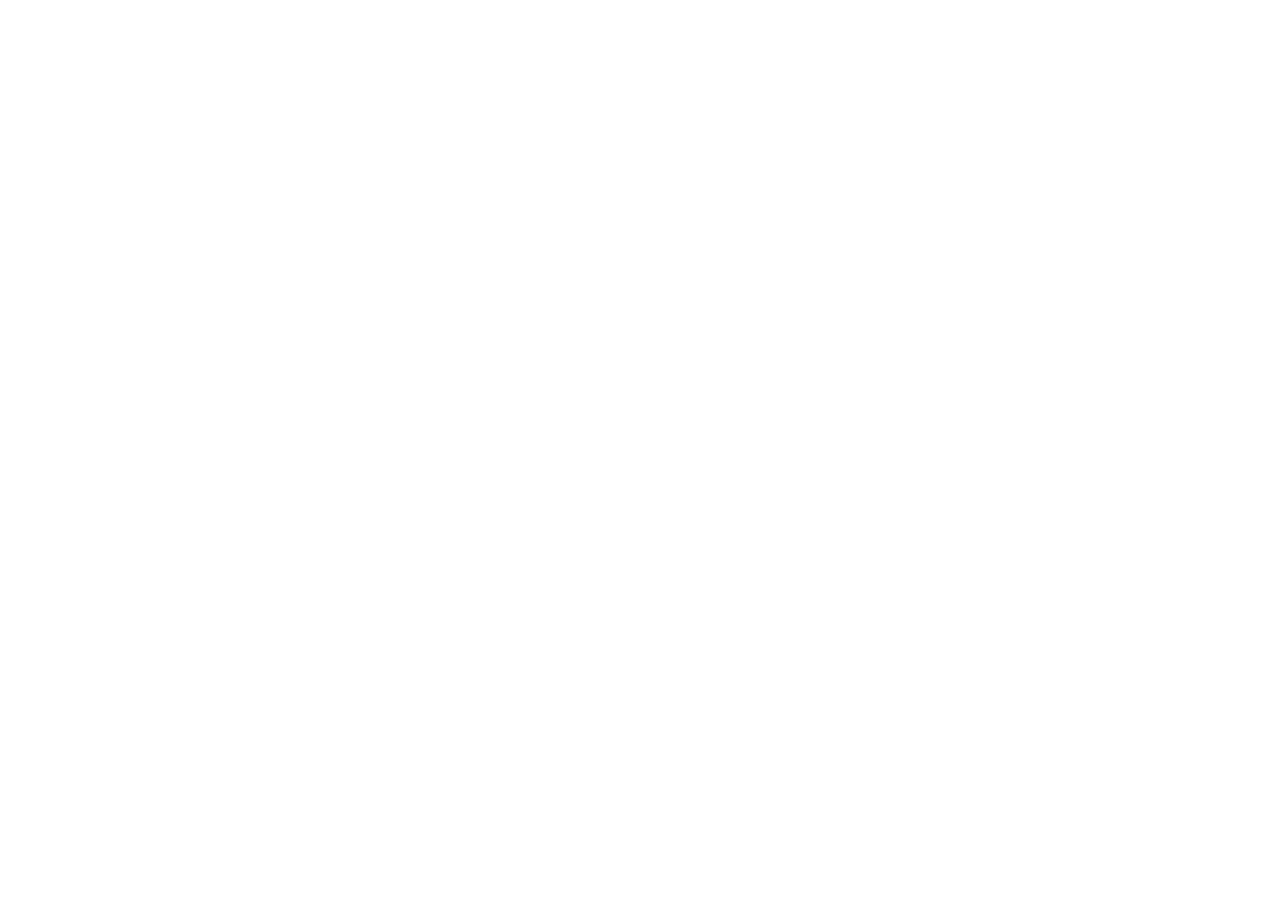
==== index.html @ e6687af0 "Anteprima: le pagine chiedono a Google di non metterle nei risultati Il sito va online su GitHub Pag" ====
<!doctype html>
<html lang="it">
<head>
<!-- Parmax. Codice di Emanuele Parmegiani. -->
<meta charset="utf-8">
<meta name="viewport" content="width=device-width, initial-scale=1">
<!-- anteprima: Google non la deve mettere nei risultati. Da togliere quando il sito va sul dominio vero. -->
<meta name="robots" content="noindex, nofollow">
<title>Parmax | Abbigliamento firmato uomo e donna da Spoleto</title>
<meta name="description" content="Boutique multimarca di Spoleto dal 1985: abbigliamento firmato per uomo e donna, outlet fino al -70%. Spedizione gratuita in Italia sopra 100 euro.">
<meta property="og:type" content="website">
<meta property="og:site_name" content="Parmax">
<meta property="og:title" content="Parmax | Abbigliamento firmato uomo e donna da Spoleto">
<meta property="og:description" content="Boutique multimarca di Spoleto dal 1985: abbigliamento firmato per uomo e donna, outlet fino al -70%. Spedizione gratuita in Italia sopra 100 euro.">
<meta property="og:image" content="https://cdn.shopify.com/s/files/1/0773/5364/8412/files/Parmax.com_L_Arca_Spoleto_Shop.png?width=1200">
<meta name="theme-color" content="#ffffff">
<link rel="icon" href="assets/img/favicon-48.png" type="image/png">
<link rel="apple-touch-icon" href="assets/img/apple-touch-icon.png">
<link rel="preconnect" href="https://cdn.shopify.com">
<link rel="preconnect" href="https://fonts.googleapis.com">
<link rel="preconnect" href="https://fonts.gstatic.com" crossorigin>
<script>
/* versione da mostrare: ?tema=classica o ?tema=rinnovata, ricordata nel browser; carica solo il suo carattere */
(function () {
  var t, d = document.documentElement;
  try { t = new URLSearchParams(location.search).get("tema"); if (t) localStorage.setItem("parmax:tema", t); else t = localStorage.getItem("parmax:tema"); } catch (e) {}
  t = t === "rinnovata" ? "rinnovata" : "classica";
  d.dataset.tema = t;
  var l = document.createElement("link");
  l.rel = "stylesheet";
  l.href = t === "rinnovata" ? "https://fonts.googleapis.com/css2?family=Archivo:wdth,wght@62..125,400..900&display=swap" : "https://fonts.googleapis.com/css2?family=Work+Sans:wght@400..700&display=swap";
  document.head.appendChild(l);
})();
</script>
<link rel="stylesheet" href="assets/css/parmax.css">
</head>
<body data-pagina="home">
<main id="main"><noscript><p class="wrap caricamento">Per vedere i prodotti serve JavaScript attivo nel browser. Puoi chiamarci al +39 0743 225664 o scriverci a clienti@parmax.com.</p></noscript></main>
<script src="assets/js/catalogo.js"></script>
<script src="assets/js/prodotti.js"></script>
<script src="assets/js/parmax.js"></script>
</body>
</html>
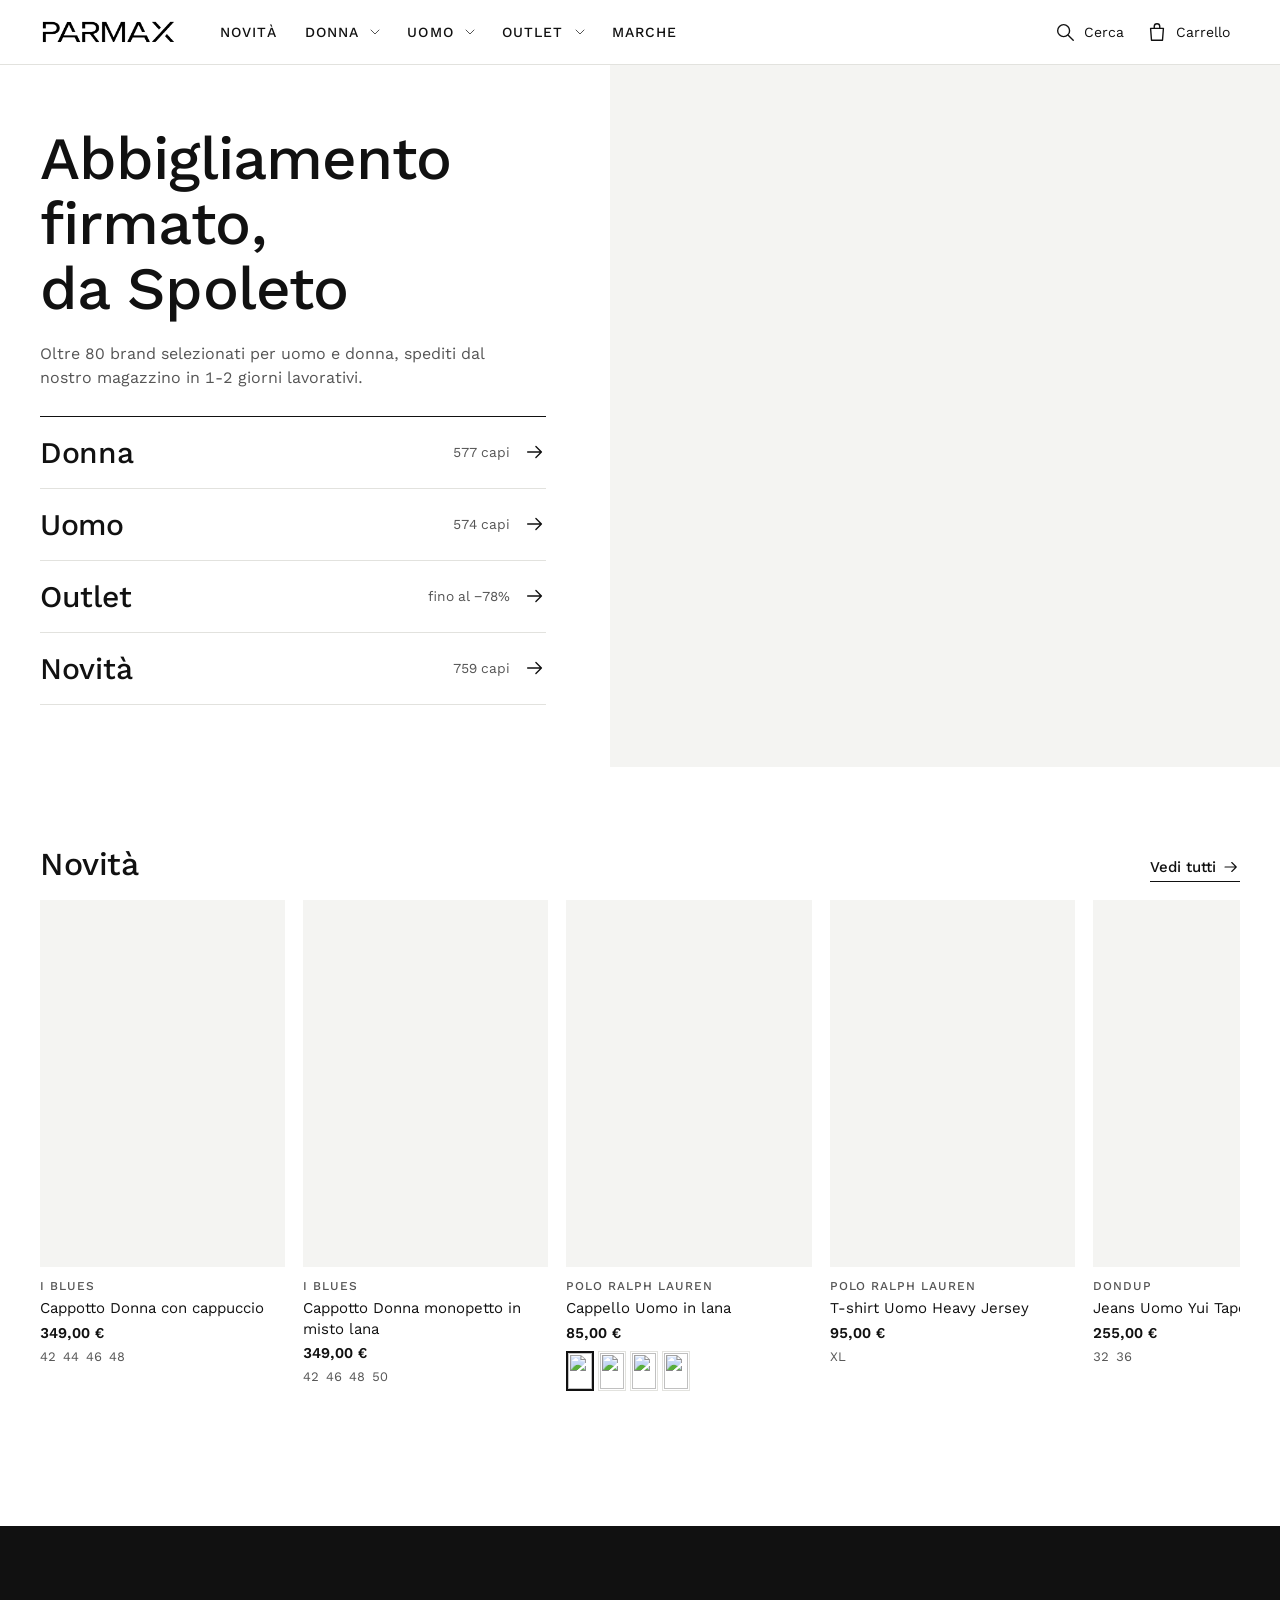
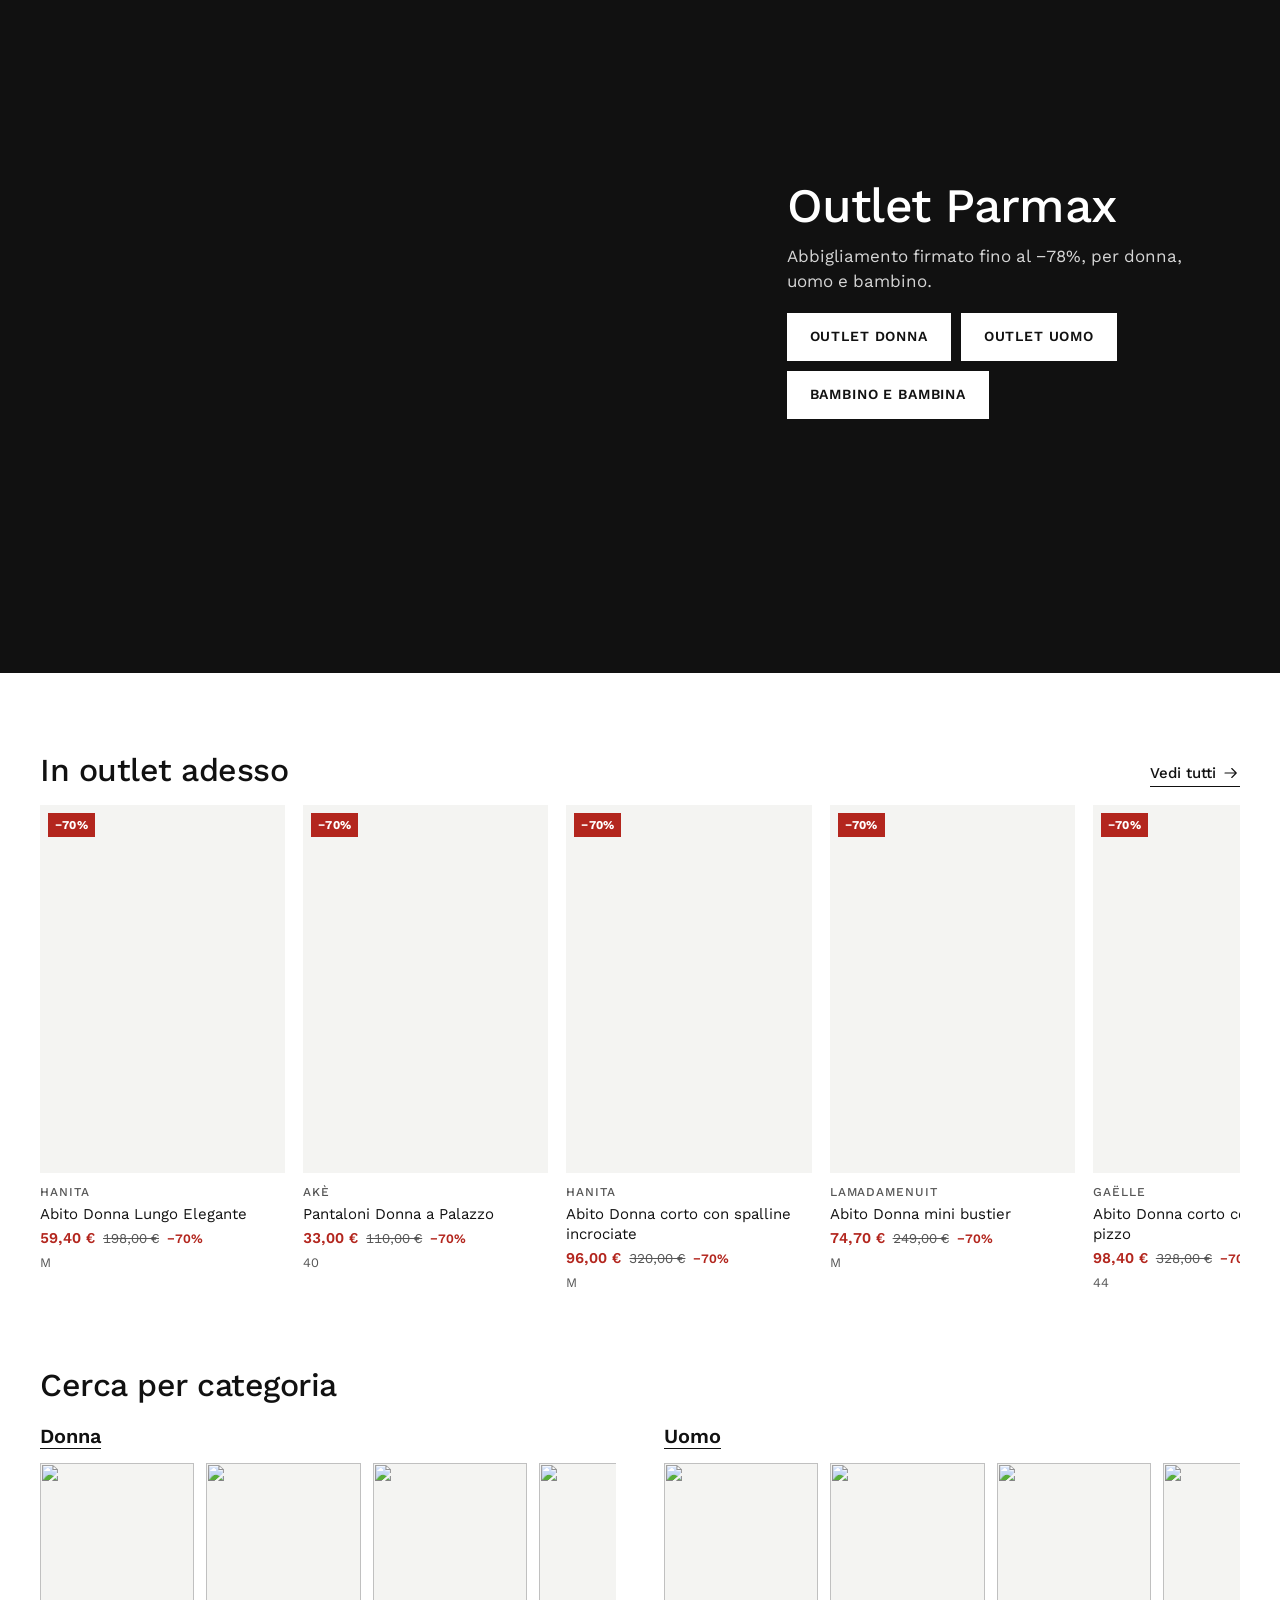
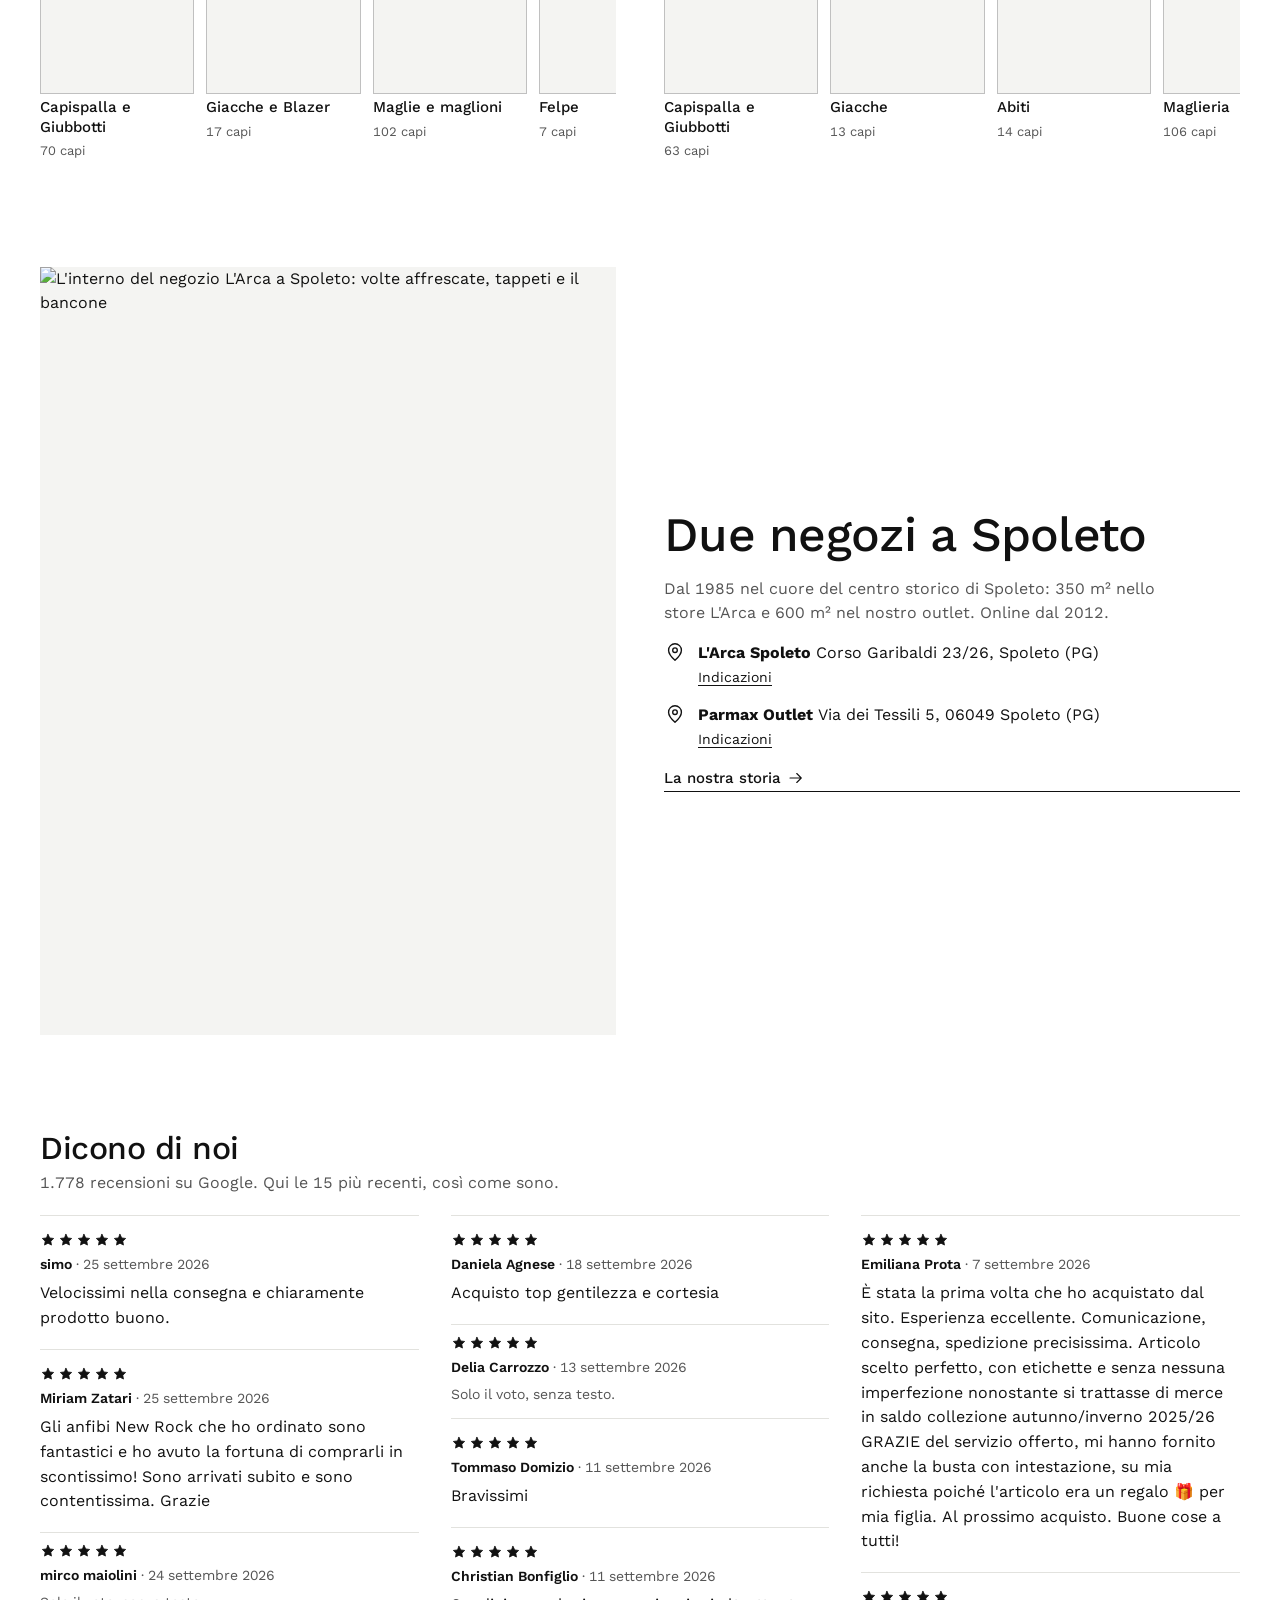
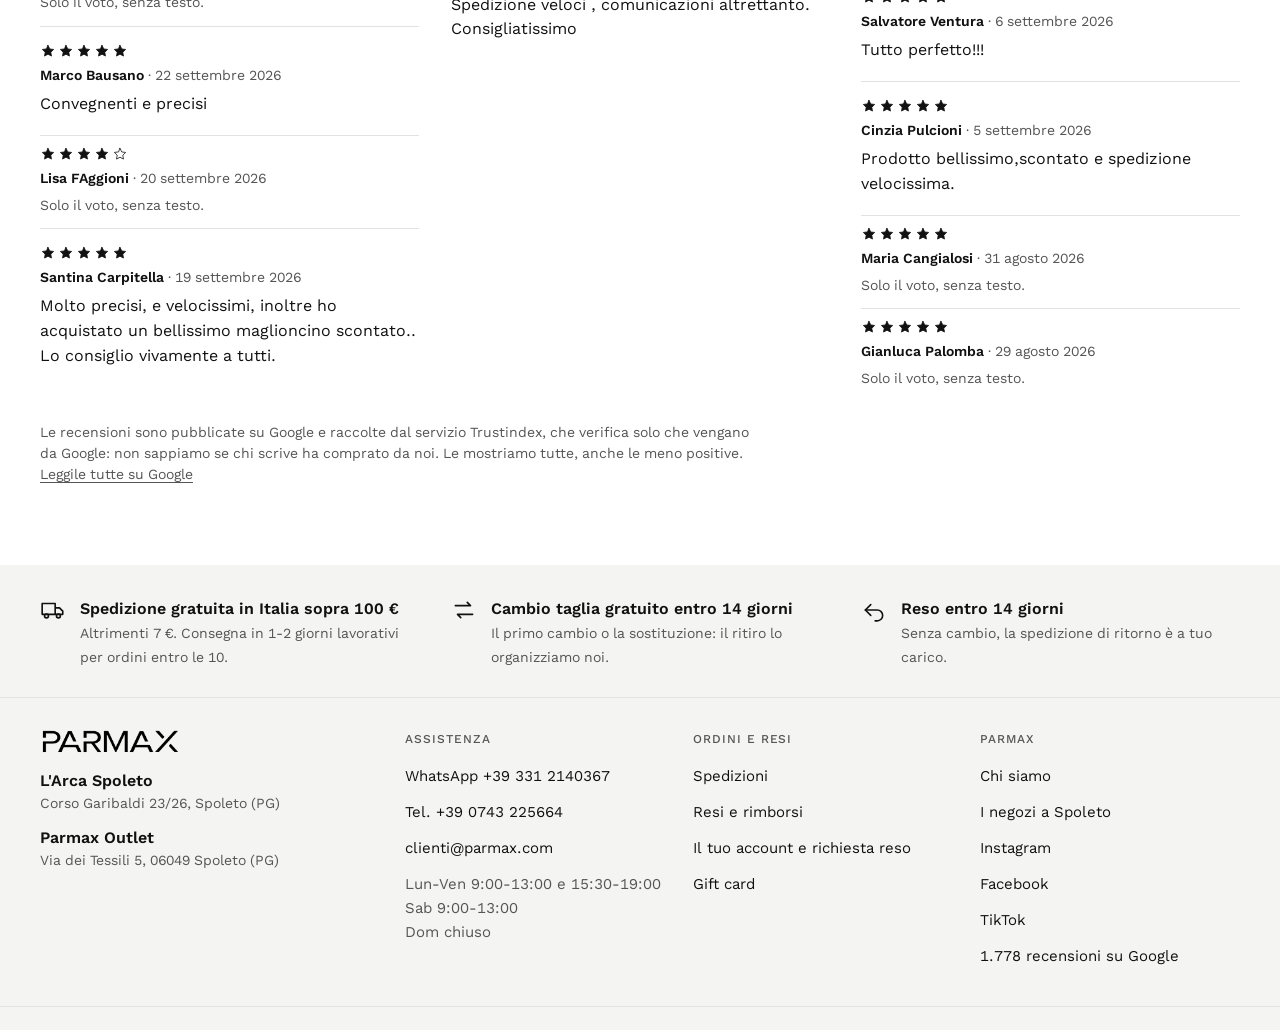
==== commit 4d6660c2: "Parmax: sito nuovo in due versioni (classica e rinnovata) sul negozio Shopify di oggi Home, elenchi " ====
--- a/index.html
+++ b/index.html
@@ -4,8 +4,6 @@
 <!-- Parmax. Codice di Emanuele Parmegiani. -->
 <meta charset="utf-8">
 <meta name="viewport" content="width=device-width, initial-scale=1">
-<!-- anteprima: Google non la deve mettere nei risultati. Da togliere quando il sito va sul dominio vero. -->
-<meta name="robots" content="noindex, nofollow">
 <title>Parmax | Abbigliamento firmato uomo e donna da Spoleto</title>
 <meta name="description" content="Boutique multimarca di Spoleto dal 1985: abbigliamento firmato per uomo e donna, outlet fino al -70%. Spedizione gratuita in Italia sopra 100 euro.">
 <meta property="og:type" content="website">
--- a/assets/css/parmax.css
+++ b/assets/css/parmax.css
@@ -0,0 +1,845 @@
+/* ==========================================================================
+   Parmax: sistema di design
+   Codice di Emanuele Parmegiani.
+   Due versioni sugli stessi componenti, scelte con data-tema su <html>:
+   - classica: il marchio di oggi, bianco e nero, Work Sans;
+   - rinnovata: il cartellone delle marche, blu cobalto pieno nelle zone "manifesto",
+     bianco dove ci sono le foto (i colori dei capi restano veri), Archivo da stretto a normale.
+   Telefono < 760 px, tablet 760-1119 px, computer >= 1120 px.
+   ========================================================================== */
+
+:root {
+  --bg: #fff;
+  --bg-2: #f4f4f2;
+  --ink: #111;
+  --ink-2: #555;
+  --line: #e2e2de;
+  --line-3: #8a8a8a; /* bordi dei controlli: almeno 3:1 sul bianco */
+  --sale: #b3261e;
+  --state: #111;
+  --state-ink: #fff;
+  --btn: #111;
+  --btn-ink: #fff;
+  --focus: #111;
+  --poster: #111;
+  --poster-ink: #fff;
+  --poster-ink-2: #d6d6d6;
+  --ftr: #f4f4f2;
+  --ftr-ink: #111;
+  --ftr-ink-2: #555;
+  --scrim: rgba(12, 12, 16, 0.5);
+
+  --font: "Work Sans", system-ui, -apple-system, "Segoe UI", sans-serif;
+  --d-stretch: 100%;
+  --d-weight: 500;
+  --d-case: none;
+  --d-track: -0.015em;
+  --d-line: 1.08;
+  --lbl-stretch: 100%;
+  --lbl-weight: 500;
+  --lbl-track: 0.08em;
+
+  --gut: 16px;
+  --hdr: 56px;
+  --ease: cubic-bezier(0.2, 0.8, 0.2, 1);
+}
+:root[data-tema="rinnovata"] {
+  --ink: #0b0b14;
+  --ink-2: #4a4a58;
+  --line: #e1e2ea;
+  --line-3: #868696;
+  --sale: #1d34d8;
+  --state: #1d34d8;
+  --state-ink: #fff;
+  --btn: #0b0b14;
+  --poster: #1d34d8;
+  --poster-ink: #fff;
+  --poster-ink-2: #dde2ff;
+  --ftr: #1d34d8;
+  --ftr-ink: #fff;
+  --ftr-ink-2: #dde2ff;
+
+  --font: "Archivo", system-ui, -apple-system, "Segoe UI", sans-serif;
+  --d-stretch: 62%;
+  --d-weight: 800;
+  --d-case: uppercase;
+  --d-track: 0;
+  --d-line: 0.92;
+  --lbl-stretch: 78%;
+  --lbl-weight: 700;
+  --lbl-track: 0.06em;
+}
+@media (min-width: 760px) {
+  :root { --gut: 24px; }
+}
+@media (min-width: 1120px) {
+  :root { --gut: 40px; --hdr: 64px; }
+}
+
+/* ------------------------------------------------------------------ base */
+*, *::before, *::after { box-sizing: border-box; }
+html { -webkit-text-size-adjust: 100%; scroll-padding-top: calc(var(--hdr) + 12px); }
+body {
+  margin: 0;
+  background: var(--bg);
+  color: var(--ink);
+  font-family: var(--font);
+  font-size: 16px;
+  line-height: 1.5;
+  font-variant-numeric: tabular-nums;
+  -webkit-font-smoothing: antialiased;
+  overflow-x: clip;
+}
+body:has(dialog[open]) { overflow: hidden; }
+img { display: block; max-width: 100%; height: auto; }
+a { color: inherit; text-underline-offset: 0.2em; text-decoration-thickness: 1px; }
+button, input, select { font: inherit; color: inherit; }
+button { cursor: pointer; background: none; border: 0; padding: 0; }
+h1, h2, h3, h4, p, ul, ol, figure { margin: 0; }
+ul, ol { padding: 0; list-style: none; }
+::selection { background: var(--state); color: var(--state-ink); }
+:focus-visible { outline: 2px solid var(--focus); outline-offset: 2px; }
+[hidden] { display: none !important; }
+.sr {
+  position: absolute !important; width: 1px; height: 1px; padding: 0; margin: -1px;
+  overflow: hidden; clip: rect(0 0 0 0); white-space: nowrap; border: 0;
+}
+.skip {
+  position: absolute; left: 8px; top: -60px; z-index: 100; padding: 12px 16px;
+  background: var(--btn); color: var(--btn-ink); text-decoration: none;
+}
+.skip:focus { top: 8px; }
+.wrap { width: 100%; max-width: 1480px; margin-inline: auto; padding-inline: var(--gut); }
+.ico { width: 22px; height: 22px; fill: none; stroke: currentColor; stroke-width: 1.5; stroke-linecap: round; stroke-linejoin: round; flex: none; }
+.ico--wa { fill: currentColor; stroke: none; width: 20px; height: 20px; }
+.n { color: var(--ink-2); font-weight: 400; font-size: 0.86em; }
+
+/* titoli: nella rinnovata, Archivo strettissimo e maiuscolo come un cartellone */
+.h1, .h2, .hero-c__h, .pdp__nome, .panel__title {
+  font-stretch: var(--d-stretch);
+  font-weight: var(--d-weight);
+  text-transform: var(--d-case);
+  letter-spacing: var(--d-track);
+  line-height: var(--d-line);
+  text-wrap: balance;
+}
+.h1 { font-size: clamp(30px, 6.4vw, 48px); }
+.h2 { font-size: clamp(24px, 4.6vw, 32px); }
+[data-tema="rinnovata"] .h1 { font-size: clamp(40px, 10vw, 72px); }
+[data-tema="rinnovata"] .h2 { font-size: clamp(32px, 7vw, 48px); }
+
+/* etichette: maiuscolo con poco spazio fra le lettere, mai sotto i 12 px */
+.card__m, .pdp__marca, .riga__m, .cerca__m, .mega__h, .cerca__h, .fg__sub, .mlist__h, .ftr__h {
+  font-size: 12px;
+  font-stretch: var(--lbl-stretch);
+  font-weight: var(--lbl-weight);
+  letter-spacing: var(--lbl-track);
+  text-transform: uppercase;
+}
+
+/* --------------------------------------------------------------- pulsanti */
+.btn {
+  display: inline-flex; align-items: center; justify-content: center; gap: 8px;
+  min-height: 48px; padding: 0 22px;
+  font-size: 14px; font-weight: 600; letter-spacing: 0.06em; text-transform: uppercase;
+  font-stretch: var(--lbl-stretch);
+  text-decoration: none; border: 1px solid transparent; border-radius: 0;
+  transition: background-color 0.18s, color 0.18s, border-color 0.18s;
+}
+[data-tema="rinnovata"] .btn { font-size: 16px; font-weight: 700; letter-spacing: 0.04em; }
+.btn--primario { background: var(--btn); color: var(--btn-ink); }
+.btn--primario:hover { background: var(--state); }
+:root:not([data-tema="rinnovata"]) .btn--primario:hover { background: #333; }
+.btn--linea { border-color: var(--ink); color: var(--ink); background: transparent; }
+.btn--linea:hover { background: var(--ink); color: var(--bg); }
+.btn--chiaro { background: #fff; color: #111; }
+.btn--chiaro:hover { background: #111; color: #fff; box-shadow: inset 0 0 0 1px #fff; }
+.btn--pieno { width: 100%; }
+.btn.is-off { opacity: 0.45; pointer-events: none; }
+.link-freccia { display: inline-flex; align-items: center; gap: 6px; font-size: 15px; font-weight: 500; text-decoration: none; border-bottom: 1px solid currentColor; padding-bottom: 2px; }
+.link-freccia .ico { width: 18px; height: 18px; transition: transform 0.2s var(--ease); }
+.link-freccia:hover .ico { transform: translateX(3px); }
+.link, .link-rimuovi { text-decoration: underline; font-size: 14px; color: var(--ink-2); padding: 6px 0; min-height: 32px; }
+.link-rimuovi:hover, .link:hover { color: var(--ink); }
+.iconbtn { display: inline-flex; align-items: center; justify-content: center; gap: 8px; min-width: 44px; height: 44px; position: relative; }
+.chip {
+  display: inline-flex; align-items: center; gap: 6px; min-height: 40px; padding: 0 14px;
+  border: 1px solid var(--line-3); font-size: 14px; text-decoration: none; white-space: nowrap; background: var(--bg);
+}
+.chip:hover { border-color: var(--ink); }
+.chip--on { background: var(--state); color: var(--state-ink); border-color: var(--state); }
+.chip .ico { width: 16px; height: 16px; }
+.chips { display: flex; flex-wrap: wrap; gap: 8px; }
+.badge {
+  position: absolute; top: 4px; right: 0; min-width: 18px; height: 18px; padding: 0 5px;
+  display: grid; place-items: center; border-radius: 9px;
+  background: var(--state); color: var(--state-ink); font-size: 11px; font-weight: 700; line-height: 1;
+}
+
+/* ----------------------------------------------------------- intestazione */
+.hdr { position: sticky; top: 0; z-index: 40; background: var(--bg); border-bottom: 1px solid var(--line); }
+.hdr__bar { display: grid; grid-template-columns: 44px 1fr auto; align-items: center; height: var(--hdr); gap: 8px; }
+.hdr__logo { justify-self: center; display: block; padding: 8px 0; }
+.hdr__logo img { width: 112px; height: auto; }
+.hdr__side { display: flex; align-items: center; gap: 2px; justify-self: end; }
+.hdr__lbl { display: none; font-size: 14px; }
+.hdr__menu { margin-left: -10px; }
+.nav { display: none; }
+@media (min-width: 1120px) {
+  .hdr__bar { grid-template-columns: auto 1fr auto; gap: 32px; }
+  .hdr__menu { display: none; }
+  .hdr__logo { justify-self: start; }
+  .hdr__logo img { width: 136px; }
+  .hdr__lbl { display: inline; }
+  .hdr__side .iconbtn { padding: 0 10px; }
+  .hdr__cart .badge { position: static; margin-left: 2px; }
+  .nav { display: flex; align-items: stretch; height: var(--hdr); gap: 4px; }
+  .nav__item { display: flex; align-items: center; }
+  .nav__link {
+    display: flex; align-items: center; height: 100%; padding: 0 12px;
+    font-size: 14px; font-weight: 500; letter-spacing: 0.08em; text-transform: uppercase; text-decoration: none;
+    font-stretch: var(--lbl-stretch); position: relative;
+  }
+  [data-tema="rinnovata"] .nav__link { font-size: 17px; font-weight: 700; letter-spacing: 0.02em; }
+  .nav__link::after { content: ""; position: absolute; left: 12px; right: 12px; bottom: 14px; height: 2px; background: currentColor; transform: scaleX(0); transition: transform 0.2s var(--ease); }
+  .nav__link:hover::after, .nav__link[aria-current]::after, .nav__item.is-open .nav__link::after { transform: scaleX(1); }
+  [data-tema="rinnovata"] .nav__link[aria-current] { background: var(--state); color: var(--state-ink); }
+  [data-tema="rinnovata"] .nav__link[aria-current]::after { display: none; }
+  /* la freccia del menu sta accanto al riquadro blu della voce corrente, non sopra il suo bordo */
+  [data-tema="rinnovata"] .nav__link[aria-current] + .nav__toggle { margin-left: 0; }
+  .nav__toggle { width: 24px; height: 32px; margin-left: -8px; margin-right: 4px; display: grid; place-items: center; color: var(--ink-2); }
+  .nav__toggle .ico { width: 16px; height: 16px; transition: transform 0.2s; }
+  .nav__toggle[aria-expanded="true"] .ico { transform: rotate(180deg); }
+  .mega {
+    position: absolute; left: 0; right: 0; top: 100%;
+    background: var(--bg); border-bottom: 1px solid var(--line); border-top: 1px solid var(--line);
+    box-shadow: 0 18px 30px -18px rgba(0, 0, 0, 0.25);
+    padding: 32px 0 40px;
+  }
+  .mega__in { display: grid; grid-template-columns: 1fr 260px; gap: 48px; }
+  .mega__all { display: inline-flex; gap: 8px; align-items: baseline; font-size: 18px; font-weight: 600; text-decoration: none; margin-bottom: 18px; border-bottom: 1px solid currentColor; }
+  [data-tema="rinnovata"] .mega__all { font-stretch: 75%; text-transform: uppercase; font-size: 22px; font-weight: 800; }
+  .mega__cats { columns: 3; column-gap: 32px; }
+  .mega__cats li, .mega__side li, .mega__col li { break-inside: avoid; }
+  .mega a:not(.mega__all):not(.mega__more) { display: block; padding: 6px 0; font-size: 15px; text-decoration: none; }
+  .mega a:not(.mega__all):not(.mega__more):hover { text-decoration: underline; }
+  .mega__side { border-left: 1px solid var(--line); padding-left: 32px; }
+  .mega__h { color: var(--ink-2); margin-bottom: 10px; }
+  .mega__more { display: inline-flex; gap: 6px; align-items: center; margin-top: 12px; font-weight: 600; font-size: 14px; }
+  .mega__more .ico { width: 16px; height: 16px; }
+  .mega__cols--4 { display: grid; grid-template-columns: repeat(4, 1fr); gap: 32px; }
+  .mega__col .mega__all { font-size: 16px; margin-bottom: 10px; }
+}
+
+/* ---------------------------------------------------------------- pannelli */
+dialog.panel {
+  margin: 0; padding: 0; border: 0; max-width: none; max-height: none;
+  background: var(--bg); color: var(--ink); overscroll-behavior: contain;
+}
+dialog.panel::backdrop, dialog.zoom::backdrop { background: var(--scrim); }
+.panel__in { display: flex; flex-direction: column; height: 100%; }
+.panel__head { display: flex; align-items: center; justify-content: space-between; gap: 12px; min-height: var(--hdr); padding: 0 8px 0 var(--gut); border-bottom: 1px solid var(--line); flex: none; }
+.panel__title { font-size: 24px; }
+[data-tema="rinnovata"] .panel__title { font-size: 32px; }
+.panel__logo { width: 104px; }
+.panel__body { flex: 1; overflow-y: auto; padding: 8px var(--gut) 24px; }
+.panel__foot { flex: none; border-top: 1px solid var(--line); padding: 16px var(--gut) calc(16px + env(safe-area-inset-bottom)); background: var(--bg); }
+.panel__foot--2 { display: grid; grid-template-columns: 1fr 2fr; gap: 10px; }
+.panel--left { inset: 0 auto 0 0; width: min(420px, 92vw); height: 100dvh; }
+.panel--right { inset: 0 0 0 auto; width: min(460px, 100vw); height: 100dvh; }
+.panel--top { inset: 0 0 auto 0; width: 100%; max-height: 92dvh; }
+.panel--sheet { inset: auto 0 0 0; width: 100%; height: 88dvh; }
+@media (prefers-reduced-motion: no-preference) {
+  dialog.panel { transition: transform 0.32s var(--ease); }
+  dialog.panel[open] { transform: none; }
+  @starting-style {
+    .panel--left[open] { transform: translateX(-100%); }
+    .panel--right[open] { transform: translateX(100%); }
+    .panel--top[open] { transform: translateY(-40px); }
+    .panel--sheet[open] { transform: translateY(100%); }
+  }
+}
+
+/* menu su telefono e tablet: reparti a schede, un livello solo (NN/g, sottonavigazione su telefono) */
+.mrow {
+  display: flex; align-items: center; justify-content: space-between; min-height: 56px;
+  font-size: 20px; font-weight: 600; text-decoration: none; border-bottom: 1px solid var(--line);
+}
+[data-tema="rinnovata"] .mrow { font-stretch: 70%; text-transform: uppercase; font-size: 26px; font-weight: 800; }
+.mrow .ico { width: 20px; height: 20px; }
+.mtabs { display: grid; grid-template-columns: repeat(3, 1fr); margin-top: 16px; border-bottom: 1px solid var(--line); }
+.mtabs [role="tab"] { min-height: 48px; font-size: 16px; font-weight: 600; border-bottom: 3px solid transparent; margin-bottom: -1px; }
+[data-tema="rinnovata"] .mtabs [role="tab"] { font-stretch: 75%; text-transform: uppercase; font-size: 18px; font-weight: 800; }
+.mtabs [aria-selected="true"] { border-bottom-color: var(--state); }
+[data-tema="rinnovata"] .mtabs [aria-selected="true"] { background: var(--state); color: var(--state-ink); }
+.mtab { padding: 8px 0 16px; border-bottom: 1px solid var(--line); margin-bottom: 8px; }
+.mlist a { display: flex; justify-content: space-between; align-items: center; min-height: 44px; font-size: 16px; text-decoration: none; }
+.mlist a:hover { text-decoration: underline; }
+.mlist__all { font-weight: 600; }
+.mlist__h { color: var(--ink-2); margin: 16px 0 2px; }
+.mextra { display: grid; margin-top: 16px; }
+.mextra a { min-height: 44px; display: flex; align-items: center; font-size: 15px; color: var(--ink-2); }
+.mcontatti { display: grid; gap: 4px; margin-top: 16px; padding-top: 16px; border-top: 1px solid var(--line); }
+.mcontatti a { display: flex; align-items: center; gap: 10px; min-height: 44px; font-size: 15px; text-decoration: none; }
+
+/* ricerca */
+.cerca { display: flex; align-items: center; gap: 8px; min-height: 72px; border-bottom: 1px solid var(--line); }
+.cerca > .ico { color: var(--ink-2); }
+.cerca__in { flex: 1; min-width: 0; height: 48px; border: 0; font-size: 20px; background: transparent; outline: none; }
+.cerca__in:focus-visible { outline: none; }
+.cerca:focus-within { border-bottom-color: var(--ink); }
+.cerca__in::-webkit-search-cancel-button { display: none; }
+.cerca__out { padding-top: 16px; padding-bottom: 24px; display: grid; gap: 18px; max-height: calc(92dvh - 73px); overflow-y: auto; }
+/* su telefono i risultati arrivano fino in fondo allo schermo: sotto non spunta un pezzo di pagina */
+@media (max-width: 759px) { .panel--top { max-height: 100dvh; } .cerca__out { max-height: calc(100dvh - 73px); } }
+.cerca__h { color: var(--ink-2); margin-bottom: 8px; }
+.cerca__lista { display: grid; gap: 4px; }
+@media (min-width: 760px) { .cerca__lista { grid-template-columns: 1fr 1fr; gap: 8px 24px; } }
+.cerca__lista a { display: grid; grid-template-columns: 60px 1fr; gap: 12px; align-items: center; text-decoration: none; padding: 6px 0; }
+.cerca__lista img { width: 60px; height: 90px; object-fit: contain; background: var(--bg-2); }
+.cerca__lista a:hover .cerca__n { text-decoration: underline; }
+.cerca__m { display: block; color: var(--ink-2); }
+.cerca__n { display: block; font-size: 15px; }
+.cerca__tutti { justify-self: start; }
+.cerca__zero p { margin-bottom: 6px; }
+
+/* carrello */
+.righe { display: grid; }
+.riga { display: grid; grid-template-columns: 80px 1fr; gap: 14px; padding: 16px 0; border-bottom: 1px solid var(--line); }
+.riga__img img { width: 80px; height: 120px; object-fit: contain; background: var(--bg-2); }
+.riga__m { color: var(--ink-2); }
+.riga__n { display: block; font-size: 15px; line-height: 1.35; text-decoration: none; margin: 2px 0; }
+.riga__n:hover { text-decoration: underline; }
+.riga__var { font-size: 14px; color: var(--ink-2); }
+.riga__row { display: flex; align-items: center; justify-content: space-between; gap: 12px; margin-top: 10px; }
+.riga__p { font-weight: 600; font-size: 15px; text-align: right; }
+.riga__p s { font-weight: 400; color: var(--ink-2); font-size: 13px; }
+.riga--esaurita .riga__img, .riga--esaurita .riga__n { opacity: 0.5; }
+.riga__avviso { font-size: 14px; color: var(--sale); margin-top: 6px; }
+.stepper { display: inline-grid; grid-template-columns: 44px 36px 44px; align-items: center; border: 1px solid var(--line-3); height: 44px; }
+.stepper button { height: 42px; display: grid; place-items: center; }
+.stepper button:disabled { opacity: 0.35; cursor: default; }
+.stepper .ico { width: 18px; height: 18px; }
+.stepper__n { text-align: center; font-weight: 600; }
+.somma { display: grid; gap: 6px; font-size: 15px; }
+.somma > div { display: flex; justify-content: space-between; }
+.somma__tot { font-size: 20px; font-weight: 700; padding-top: 8px; margin-top: 4px; border-top: 1px solid var(--line); }
+.somma__tot small { font-size: 13px; font-weight: 400; color: var(--ink-2); }
+.somma__nota { font-size: 14px; color: var(--ink-2); margin: 8px 0 14px; }
+.somma__cassa { font-size: 13px; color: var(--ink-2); margin-top: 10px; }
+.vuoto { padding: 40px 0; display: grid; gap: 10px; justify-items: start; }
+.vuoto__t { font-size: 20px; font-weight: 600; }
+.vuoto__link { display: flex; flex-wrap: wrap; gap: 10px; margin-top: 8px; }
+.vuoto--elenco { grid-column: 1 / -1; padding: 48px 0; max-width: 60ch; }
+.vuoto--pagina { padding: 64px var(--gut); }
+/* elenco senza nessun capo (ricerca a vuoto): filtri e ordinamento non servono */
+.elenco--vuoto .barra-filtri, .elenco--vuoto .elenco__top, .elenco--vuoto .filtri { display: none; }
+.elenco--vuoto .elenco__g { display: block; }
+
+/* avvisi */
+.toasts { position: fixed; left: 50%; bottom: 16px; transform: translateX(-50%); z-index: 90; display: grid; gap: 8px; width: min(440px, calc(100vw - 24px)); pointer-events: none; }
+body[data-pagina="prodotto"] .toasts { bottom: 92px; }
+@media (min-width: 760px) { body[data-pagina="prodotto"] .toasts { bottom: 16px; } }
+.toast {
+  pointer-events: auto; display: flex; align-items: center; gap: 12px; padding: 12px 14px;
+  background: var(--btn); color: var(--btn-ink); font-size: 15px; box-shadow: 0 10px 30px -10px rgba(0, 0, 0, 0.45);
+  animation: toast-in 0.3s var(--ease);
+}
+.toast span { flex: 1; }
+.toast__btn { text-decoration: underline; font-weight: 600; white-space: nowrap; min-height: 32px; }
+.toast .ico { width: 18px; height: 18px; }
+.toast.is-out { opacity: 0; transform: translateY(8px); transition: 0.3s; }
+@keyframes toast-in { from { opacity: 0; transform: translateY(12px); } }
+.toast :focus-visible { outline-color: #fff; }
+
+/* ------------------------------------------------------------------ prezzi */
+.prezzo { display: inline-flex; flex-wrap: wrap; align-items: baseline; column-gap: 8px; }
+.prezzo__f { font-weight: 600; }
+.prezzo--sconto .prezzo__f { color: var(--sale); }
+.prezzo__p { color: var(--ink-2); font-weight: 400; font-size: 0.9em; }
+.prezzo__pct { color: var(--sale); font-weight: 600; font-size: 0.86em; }
+
+/* ------------------------------------------------------------------ schede */
+.card { position: relative; display: flex; flex-direction: column; min-width: 0; }
+.card__media { position: relative; aspect-ratio: 2 / 3; background: var(--bg-2); overflow: hidden; }
+.card__img, .card__img2 { position: absolute; inset: 0; width: 100%; height: 100%; object-fit: contain; }
+.card__img2 { opacity: 0; transition: opacity 0.35s var(--ease) 0.12s; }
+@media (hover: hover) and (pointer: fine) { .card:hover .card__img2 { opacity: 1; } }
+.card__badge {
+  position: absolute; left: 8px; top: 8px; padding: 3px 7px; font-size: 12px; font-weight: 700;
+  background: var(--sale); color: #fff; letter-spacing: 0.02em;
+}
+.card__badge--new { background: var(--bg); color: var(--ink); border: 1px solid var(--ink); font-weight: 600; }
+.card__b { padding-top: 10px; display: grid; gap: 3px; }
+.card__m { color: var(--ink-2); overflow: hidden; text-overflow: ellipsis; white-space: nowrap; }
+.card__n { font-size: 15px; font-weight: 400; line-height: 1.35; display: -webkit-box; -webkit-line-clamp: 2; -webkit-box-orient: vertical; overflow: hidden; }
+[data-tema="rinnovata"] .card__n { font-size: 15px; }
+.card__n a { text-decoration: none; }
+.card__n a::after { content: ""; position: absolute; inset: 0; z-index: 1; }
+.card__n a:focus-visible { outline: none; }
+.card__n a:focus-visible::after { outline: 2px solid var(--focus); outline-offset: 3px; }
+.card:hover .card__n a { text-decoration: underline; }
+.card__p { font-size: 15px; }
+.card__taglie { font-size: 13px; color: var(--ink-2); display: flex; flex-wrap: wrap; gap: 2px 7px; }
+.card__taglie .is-on { color: var(--ink); font-weight: 700; text-decoration: underline; }
+.card__col { position: relative; z-index: 2; display: flex; align-items: center; gap: 4px; margin-top: 4px; }
+.card__sw { width: 28px; height: 40px; padding: 1px; border: 1px solid var(--line); background: var(--bg); }
+.card__sw img { width: 100%; height: 100%; object-fit: cover; }
+.card__sw.is-on { border-color: var(--ink); box-shadow: inset 0 0 0 1px var(--ink); }
+.card__piu { font-size: 12px; color: var(--ink-2); padding-left: 2px; }
+
+.griglia { display: grid; grid-template-columns: repeat(2, minmax(0, 1fr)); gap: 28px 12px; }
+@media (min-width: 760px) { .griglia { grid-template-columns: repeat(3, minmax(0, 1fr)); gap: 36px 18px; } }
+@media (min-width: 1440px) { .griglia { grid-template-columns: repeat(4, minmax(0, 1fr)); } }
+
+/* strisce che scorrono di lato: la scheda dopo si vede a metà, così si capisce che si scorre */
+.rail { padding-top: 48px; }
+.rail__head { display: flex; align-items: end; justify-content: space-between; gap: 16px; margin-bottom: 18px; }
+.rail__track {
+  display: grid; grid-auto-flow: column; grid-auto-columns: 42%; gap: 12px;
+  overflow-x: auto; scroll-snap-type: x mandatory; padding-bottom: 12px;
+  scrollbar-width: thin; scrollbar-color: var(--line-3) transparent; overscroll-behavior-x: contain;
+}
+.rail__track > * { scroll-snap-align: start; }
+@media (min-width: 760px) { .rail__track { grid-auto-columns: 27%; gap: 18px; } .rail { padding-top: 64px; } }
+@media (min-width: 1120px) { .rail__track { grid-auto-columns: calc((100% - 4 * 18px) / 4.6); } .rail { padding-top: 80px; } }
+
+/* ------------------------------------------------------------------ briciole */
+.bc { padding-top: 14px; padding-bottom: 6px; font-size: 14px; color: var(--ink-2); }
+.bc ol { display: flex; flex-wrap: wrap; gap: 2px 0; }
+.bc li + li::before { content: "/"; margin: 0 8px; color: var(--line-3); }
+.bc a { text-decoration: underline; }
+.bc a:hover { color: var(--ink); }
+.bc [aria-current] { color: var(--ink); }
+
+/* =================================================================== HOME */
+/* classica: foto vera del negozio e porte d'ingresso */
+.hero-c { display: grid; }
+.hero-c__img { height: min(46vh, 380px); overflow: hidden; background: var(--bg-2); }
+.hero-c__img img { width: 100%; height: 100%; object-fit: cover; object-position: 50% 55%; }
+.hero-c__t { padding: 24px var(--gut) 8px; display: grid; gap: 14px; align-content: center; }
+.hero-c__h { font-size: clamp(32px, 8.5vw, 60px); font-weight: 500; }
+.hero-c__sub { color: var(--ink-2); font-size: 16px; max-width: 46ch; }
+.porte { border-top: 1px solid var(--ink); margin-top: 6px; }
+.porte a {
+  display: grid; grid-template-columns: 1fr auto auto; align-items: center; gap: 14px;
+  min-height: 60px; border-bottom: 1px solid var(--line); text-decoration: none;
+}
+.porte a > span:first-child { font-size: 24px; font-weight: 500; letter-spacing: -0.01em; }
+.porte .ico { transition: transform 0.25s var(--ease); }
+.porte a:hover .ico { transform: translateX(4px); }
+.porte a:hover > span:first-child { text-decoration: underline; text-decoration-thickness: 1px; }
+@media (min-width: 760px) {
+  .hero-c { grid-template-columns: 1fr 1fr; min-height: min(78vh, 720px); }
+  .hero-c__img { height: auto; order: 2; }
+  .hero-c__t { padding: 48px var(--gut); }
+}
+@media (min-width: 1120px) {
+  .hero-c { grid-template-columns: 1fr 1.1fr; }
+  .hero-c__t { padding: 56px 64px 56px max(var(--gut), calc((100vw - 1480px) / 2 + var(--gut))); gap: 20px; }
+  .porte a { min-height: 72px; }
+  .porte a > span:first-child { font-size: 30px; }
+}
+
+/* rinnovata: il cartellone. Un solo carattere, la gerarchia la fa solo la misura */
+.bill { background: var(--poster); color: var(--poster-ink); --focus: #fff; }
+.bill__in { padding-top: 18px; padding-bottom: 26px; }
+.bill a { text-decoration: none; color: inherit; }
+.bill a:hover { background: var(--poster-ink); color: var(--poster); }
+.bill__head {
+  display: flex; flex-wrap: wrap; justify-content: space-between; column-gap: 0.25em;
+  font-size: clamp(64px, 21vw, 158px); font-stretch: 62%; font-weight: 900; text-transform: uppercase;
+  line-height: 0.86; letter-spacing: -0.005em; padding-bottom: 12px; border-bottom: 2px solid var(--poster-ink);
+}
+.bill__head a { display: inline-flex; align-items: flex-start; }
+.bill__head sup {
+  font-size: 0.16em; font-weight: 600; font-stretch: 100%; letter-spacing: 0; margin: 0.35em 0 0 0.2em;
+  color: var(--poster-ink-2); line-height: 1;
+}
+.bill__head a:hover sup { color: var(--poster); }
+.bill__row { font-stretch: 62%; text-transform: uppercase; line-height: 1.02; padding: 10px 0; border-bottom: 1px solid color-mix(in srgb, var(--poster-ink) 35%, transparent); text-align: justify; }
+.bill__row a { display: inline-block; }
+.bill__row--l { font-size: clamp(34px, 9.6vw, 84px); font-weight: 900; }
+.bill__row--m { font-size: clamp(24px, 6vw, 50px); font-weight: 800; }
+.bill__row--s { font-size: clamp(18px, 4.2vw, 30px); font-weight: 800; }
+.bill__row--xs { font-size: clamp(14px, 3.3vw, 18px); font-weight: 700; font-stretch: 75%; line-height: 1.3; }
+.bill__foot { display: flex; flex-wrap: wrap; justify-content: space-between; gap: 10px 24px; padding-top: 14px; font-size: 14px; color: var(--poster-ink-2); }
+.bill__foot a { display: inline-flex; align-items: center; gap: 6px; color: var(--poster-ink); font-weight: 700; text-transform: uppercase; font-stretch: 75%; font-size: 18px; border-bottom: 2px solid currentColor; }
+.bill__foot .ico { width: 18px; height: 18px; }
+@media (min-width: 760px) {
+  .bill__head { font-size: min(10vw, 150px); flex-wrap: nowrap; }
+  .bill__in { padding-top: 24px; padding-bottom: 32px; }
+}
+
+/* fascia outlet */
+.outlet-band { margin-top: 56px; background: var(--poster); color: var(--poster-ink); --focus: #fff; display: grid; }
+.outlet-band__img { aspect-ratio: 4 / 5; overflow: hidden; }
+.outlet-band__img img { width: 100%; height: 100%; object-fit: cover; }
+.outlet-band__t { display: grid; gap: 12px; align-content: center; padding-top: 28px; padding-bottom: 32px; }
+.outlet-band__t p { color: var(--poster-ink-2); font-size: 17px; max-width: 40ch; }
+.outlet-band__link { display: flex; flex-wrap: wrap; gap: 10px; margin-top: 6px; }
+@media (min-width: 760px) {
+  .outlet-band { grid-template-columns: 1.4fr 1fr; margin-top: 80px; }
+  .outlet-band__img { aspect-ratio: auto; min-height: 420px; }
+  .outlet-band__t { padding: 48px var(--gut); }
+}
+
+/* categorie in tessere (home e pagine Donna, Uomo, Outlet) */
+.reparti { padding-top: 64px; }
+.reparti__g { display: grid; gap: 32px; margin-top: 18px; }
+.reparti__g > div { min-width: 0; }
+.reparti__h { font-size: 20px; font-weight: 600; margin-bottom: 12px; }
+[data-tema="rinnovata"] .reparti__h { font-stretch: 70%; text-transform: uppercase; font-size: 26px; font-weight: 800; }
+.reparti__h a { text-decoration: none; border-bottom: 1px solid currentColor; }
+.tessere { display: grid; grid-auto-flow: column; grid-auto-columns: 34%; gap: 12px; overflow-x: auto; padding-bottom: 10px; scroll-snap-type: x mandatory; scrollbar-width: thin; scrollbar-color: var(--line-3) transparent; }
+.tessere > * { scroll-snap-align: start; }
+@media (min-width: 760px) { .tessere { grid-auto-columns: 22%; } }
+@media (min-width: 1120px) { .reparti__g { grid-template-columns: 1fr 1fr; gap: 48px; } .tessere { grid-auto-columns: calc((100% - 3 * 12px) / 3.5); } }
+.tessera { display: grid; gap: 4px; text-decoration: none; align-content: start; }
+.tessera__img { aspect-ratio: 2 / 3; background: var(--bg-2); display: block; }
+.tessera__img img { width: 100%; height: 100%; object-fit: contain; }
+.tessera__t { font-size: 15px; font-weight: 500; line-height: 1.3; }
+.tessera__n { font-size: 13px; color: var(--ink-2); }
+.tessera:hover .tessera__t { text-decoration: underline; }
+.tessere--hub { grid-auto-flow: row; grid-template-columns: repeat(2, minmax(0, 1fr)); overflow: visible; gap: 24px 12px; }
+@media (min-width: 760px) { .tessere--hub { grid-template-columns: repeat(4, minmax(0, 1fr)); gap: 32px 18px; } }
+@media (min-width: 1120px) { .tessere--hub { grid-template-columns: repeat(6, minmax(0, 1fr)); } }
+.tessera--tutto {
+  aspect-ratio: 2 / 3; align-content: end; padding: 16px; gap: 6px;
+  background: var(--poster); color: var(--poster-ink); --focus: var(--ink);
+}
+.tessera--tutto .tessera__t { font-size: 20px; font-weight: 600; }
+[data-tema="rinnovata"] .tessera--tutto .tessera__t { font-stretch: 70%; text-transform: uppercase; font-size: 26px; font-weight: 800; line-height: 0.95; }
+.tessera--tutto .tessera__n { color: var(--poster-ink-2); }
+
+/* negozi */
+.negozi { display: grid; gap: 24px; padding-top: 64px; }
+.negozi__img { aspect-ratio: 4 / 3; overflow: hidden; background: var(--bg-2); }
+.negozi__img img { width: 100%; height: 100%; object-fit: cover; }
+.negozi__t { display: grid; gap: 16px; align-content: center; }
+.negozi__t > p { color: var(--ink-2); max-width: 52ch; }
+.negozi__l { display: grid; gap: 14px; }
+.negozi__l li { display: grid; grid-template-columns: 24px 1fr; gap: 10px; }
+.negozi__l a { font-size: 14px; }
+@media (min-width: 760px) {
+  .negozi { grid-template-columns: 1fr 1fr; gap: 48px; padding-top: 96px; }
+  .negozi__img { aspect-ratio: 3 / 4; }
+}
+
+/* recensioni: testo intero, nello stile del sito */
+.recensioni { padding-top: 64px; }
+.recensioni__head { display: grid; gap: 6px; margin-bottom: 20px; }
+.recensioni__head p { color: var(--ink-2); }
+.recensioni__l { columns: 1; column-gap: 32px; }
+@media (min-width: 760px) { .recensioni__l { columns: 2; } .recensioni { padding-top: 96px; } }
+@media (min-width: 1120px) { .recensioni__l { columns: 3; } }
+.rec { break-inside: avoid; padding: 16px 0 18px; border-top: 1px solid var(--line); display: grid; gap: 6px; }
+.rec--solo { padding: 10px 0 12px; }
+.rec__chi { font-size: 14px; color: var(--ink-2); }
+.rec__chi strong { color: var(--ink); font-weight: 600; }
+.rec__t { font-size: 16px; line-height: 1.55; }
+.rec__t--vuoto { font-size: 14px; color: var(--ink-2); }
+.stelle { display: inline-flex; gap: 2px; }
+.stelle .ico { width: 16px; height: 16px; stroke-width: 1.2; }
+.stelle .ico.on { fill: currentColor; }
+.recensioni__nota { font-size: 14px; color: var(--ink-2); margin-top: 20px; max-width: 80ch; }
+
+/* ================================================================= ELENCO */
+.elenco { padding-bottom: 24px; }
+.elenco__head { display: flex; flex-wrap: wrap; align-items: baseline; justify-content: space-between; gap: 6px 16px; padding: 10px 0 16px; }
+.elenco__conta { color: var(--ink-2); font-size: 15px; }
+.barra-filtri { position: sticky; top: var(--hdr); z-index: 20; display: flex; gap: 8px; align-items: center; background: var(--bg); padding: 8px 0; margin-bottom: 12px; border-bottom: 1px solid var(--line); }
+.barra-filtri__btn { min-height: 44px; padding: 0 14px; flex: none; }
+.barra-filtri__btn .ico { width: 18px; height: 18px; }
+.barra-filtri__rapidi { display: flex; gap: 8px; overflow-x: auto; scrollbar-width: none; }
+.barra-filtri__rapidi::-webkit-scrollbar { display: none; }
+.barra-filtri__rapidi .chip { min-height: 44px; }
+.fg__n { display: inline-grid; place-items: center; min-width: 20px; height: 20px; padding: 0 6px; border-radius: 10px; background: var(--state); color: var(--state-ink); font-size: 12px; font-weight: 700; }
+.elenco__g { display: block; }
+.filtri { display: none; }
+.elenco__top { display: flex; flex-wrap: wrap; align-items: center; justify-content: space-between; gap: 12px; margin-bottom: 18px; }
+.attivi { display: flex; flex-wrap: wrap; gap: 8px; align-items: center; }
+.attivi .chip { min-height: 36px; }
+.ordina { display: flex; align-items: center; gap: 8px; font-size: 14px; color: var(--ink-2); margin-left: auto; }
+.ordina select { min-height: 44px; padding: 0 30px 0 10px; border: 1px solid var(--line-3); background: var(--bg) url("data:image/svg+xml,%3Csvg xmlns='http://www.w3.org/2000/svg' viewBox='0 0 24 24' fill='none' stroke='%23555' stroke-width='1.5'%3E%3Cpath d='M6 9l6 6 6-6'/%3E%3C/svg%3E") no-repeat right 8px center / 16px; appearance: none; color: var(--ink); font-size: 15px; }
+.elenco__piu { display: grid; justify-items: center; gap: 12px; padding: 40px 0 16px; }
+.elenco__visti { font-size: 14px; color: var(--ink-2); }
+.elenco__altro { text-align: center; color: var(--ink-2); padding-bottom: 24px; }
+@media (min-width: 1120px) {
+  .barra-filtri { display: none; }
+  .elenco__g { display: grid; grid-template-columns: 250px minmax(0, 1fr); gap: 40px; align-items: start; }
+  .filtri { display: block; position: sticky; top: calc(var(--hdr) + 16px); max-height: calc(100dvh - var(--hdr) - 32px); overflow-y: auto; padding-right: 6px; scrollbar-width: thin; }
+}
+.fg { border-bottom: 1px solid var(--line); }
+.fg summary { display: flex; align-items: center; gap: 8px; min-height: 52px; list-style: none; cursor: pointer; font-weight: 600; font-size: 16px; }
+[data-tema="rinnovata"] .fg summary { font-stretch: 80%; text-transform: uppercase; font-size: 17px; font-weight: 800; letter-spacing: 0.02em; }
+.fg summary::-webkit-details-marker { display: none; }
+.fg summary > span:first-child { flex: 1; }
+.fg summary .ico { width: 18px; height: 18px; transition: transform 0.2s; }
+.fg[open] summary .ico { transform: rotate(180deg); }
+.fg__b { padding-bottom: 16px; }
+.fg__sub { color: var(--ink-2); margin: 4px 0 8px; }
+.fg__cerca { width: 100%; min-height: 40px; padding: 0 10px; border: 1px solid var(--line-3); margin-bottom: 8px; font-size: 15px; }
+.fg__l { display: grid; gap: 2px; }
+.fg__l li { position: relative; }
+.fg__l input { position: absolute; opacity: 0; width: 1px; height: 1px; }
+.fg__l label { display: flex; align-items: center; gap: 10px; min-height: 40px; cursor: pointer; font-size: 15px; }
+.fg__l label::before { content: ""; width: 18px; height: 18px; border: 1px solid var(--line-3); flex: none; background: var(--bg) no-repeat center / 14px; }
+.fg__l input:checked + label::before { background-color: var(--state); border-color: var(--state); background-image: url("data:image/svg+xml,%3Csvg xmlns='http://www.w3.org/2000/svg' viewBox='0 0 24 24' fill='none' stroke='white' stroke-width='3'%3E%3Cpath d='M4 12.5l5 5L20 6.5'/%3E%3C/svg%3E"); }
+.fg__l input:focus-visible + label { outline: 2px solid var(--focus); outline-offset: 2px; }
+.fg__l input:disabled + label { color: var(--ink-2); opacity: 0.55; cursor: default; }
+.fg__l label .n { margin-left: auto; }
+.fg__l--griglia { grid-template-columns: repeat(auto-fill, minmax(58px, 1fr)); gap: 6px; }
+.fg__l--griglia label { justify-content: center; min-height: 44px; border: 1px solid var(--line-3); font-size: 14px; padding: 0 4px; text-align: center; }
+.fg__l--griglia label::before { display: none; }
+.fg__l--griglia input:checked + label { background: var(--state); color: var(--state-ink); border-color: var(--state); }
+.fg__l--colori label::before { display: none; }
+.sw { width: 20px; height: 20px; border-radius: 50%; border: 1px solid rgba(0, 0, 0, 0.25); flex: none; background: #bbb; }
+.fg__l--colori input:checked + label .sw { box-shadow: 0 0 0 2px var(--bg), 0 0 0 4px var(--state); }
+.fg__l--colori input:checked + label { font-weight: 600; }
+.sw--nero { background: #111; } .sw--bianco { background: #fff; } .sw--blu { background: #1f3a93; } .sw--blu-notte { background: #14203f; }
+.sw--blu-royal { background: #2a4bd7; } .sw--marrone { background: #6b4226; } .sw--grigio { background: #8a8a8a; } .sw--grigio-melange { background: #9a9a9a; }
+.sw--grigio-chiaro { background: #c9c9c9; } .sw--grigio-scuro { background: #555; } .sw--beige { background: #d8c3a0; } .sw--beige-khaki { background: #b8a27a; }
+.sw--denim { background: #4a6a8f; } .sw--dark-denim { background: #2c3e57; } .sw--verde { background: #2e6b3a; } .sw--verde-bosco { background: #1f4a2c; }
+.sw--verde-scuro { background: #1b3d25; } .sw--verde-chiaro { background: #8cc084; } .sw--verde-acqua { background: #5fb8a8; } .sw--oliva { background: #6b6b2a; }
+.sw--rosso { background: #b3261e; } .sw--bordeaux { background: #6d1a2a; } .sw--vinaccia { background: #5e1b2b; } .sw--rosa { background: #e8a0b4; }
+.sw--rosa-antico { background: #c98f95; } .sw--fucsia { background: #c2185b; } .sw--viola { background: #6b3fa0; } .sw--glicine { background: #b8a2d8; }
+.sw--giallo { background: #e8c547; } .sw--arancio { background: #e8762c; } .sw--celeste { background: #9cc9e8; } .sw--avio { background: #7e97b3; }
+.sw--oro { background: #c9a227; } .sw--argento { background: #c0c0c8; } .sw--crema, .sw--latte, .sw--perla, .sw--ecru { background: #f1ead8; }
+.sw--nocciola, .sw--caramello, .sw--biscotto { background: #b07a45; } .sw--cioccolato, .sw--cacao, .sw--caffe { background: #4b2e1e; }
+.sw--fantasia, .sw--multicolore, .sw--floreale, .sw--animalier { background: conic-gradient(#b3261e, #e8c547, #2e6b3a, #1f3a93, #b3261e); }
+
+/* ==================================================================== HUB */
+.hub { padding-bottom: 32px; }
+.hub__head { display: grid; gap: 6px; padding: 10px 0 24px; }
+.hub__head p { color: var(--ink-2); }
+.hub__salti { display: flex; flex-wrap: wrap; gap: 8px; margin-bottom: 8px; }
+.hub__salti .chip { min-height: 44px; }
+.hub__sez { padding-top: 32px; }
+.hub__sez .h2 { margin-bottom: 16px; }
+.hub__outlet { margin-top: 40px; padding-top: 20px; border-top: 1px solid var(--line); }
+
+/* =============================================================== PRODOTTO */
+.caricamento { padding: 64px 0; color: var(--ink-2); }
+.pdp { display: grid; grid-template-columns: minmax(0, 1fr); gap: 20px; padding-top: 6px; }
+.pdp__gal { min-width: 0; }
+.gal__track {
+  display: flex; gap: 8px; overflow-x: auto; scroll-snap-type: x mandatory; scrollbar-width: none;
+  margin-inline: calc(var(--gut) * -1); padding-inline: var(--gut); scroll-padding-inline: var(--gut); overscroll-behavior-x: contain;
+}
+.gal__track::-webkit-scrollbar { display: none; }
+.gal__slide { flex: 0 0 86%; scroll-snap-align: start; aspect-ratio: 2 / 3; background: var(--bg-2); }
+.gal__slide:only-child { flex-basis: 100%; }
+.gal__zoom { display: block; width: 100%; height: 100%; cursor: zoom-in; }
+.gal__zoom img { width: 100%; height: 100%; object-fit: contain; }
+.gal__thumbs { display: flex; gap: 6px; overflow-x: auto; margin-top: 8px; scrollbar-width: none; padding: 2px; }
+.gal__thumbs::-webkit-scrollbar { display: none; }
+.gal__th { flex: 0 0 48px; height: 72px; border: 1px solid transparent; background: var(--bg-2); padding: 0; }
+.gal__th img { width: 100%; height: 100%; object-fit: contain; }
+.gal__th.is-on { border-color: var(--ink); box-shadow: inset 0 0 0 1px var(--ink); }
+.pdp__info { display: grid; grid-template-columns: minmax(0, 1fr); gap: 14px; align-content: start; min-width: 0; }
+.pdp__marca a { color: var(--ink-2); text-decoration: none; }
+.pdp__marca a:hover { text-decoration: underline; color: var(--ink); }
+.pdp__marca { font-size: 13px; }
+.pdp__nome { font-size: clamp(24px, 6vw, 34px); font-weight: 500; }
+[data-tema="rinnovata"] .pdp__nome { font-size: clamp(34px, 8.6vw, 52px); }
+.pdp__prezzo { display: flex; flex-wrap: wrap; align-items: baseline; gap: 4px 12px; font-size: 22px; }
+.pdp__iva { font-size: 13px; color: var(--ink-2); }
+.pdp__lbl { font-size: 15px; color: var(--ink-2); }
+.pdp__lbl strong { color: var(--ink); font-weight: 600; }
+.scelta { border: 0; margin: 0; padding: 0; min-width: 0; display: grid; gap: 10px; }
+.scelta legend { padding: 0; margin-bottom: 10px; }
+.scelta__l { display: flex; flex-wrap: wrap; gap: 8px; }
+.opz {
+  min-width: 56px; min-height: 48px; padding: 0 14px; border: 1px solid var(--line-3); background: var(--bg);
+  font-size: 15px; font-weight: 500; position: relative;
+}
+.opz:hover { border-color: var(--ink); }
+.opz.is-on { background: var(--state); color: var(--state-ink); border-color: var(--state); }
+/* le taglie esaurite restano al loro posto, barrate: si vede cosa manca (Baymard) */
+.opz--no { color: var(--ink-2); border-style: dashed; cursor: not-allowed; background: linear-gradient(to top right, transparent calc(50% - 0.6px), var(--line-3) 50%, transparent calc(50% + 0.6px)); }
+.opz--no:hover { border-color: var(--line-3); }
+.scelta.is-err .scelta__l { outline: 2px solid var(--sale); outline-offset: 6px; }
+.pdp__errore { color: var(--sale); font-weight: 600; font-size: 15px; }
+.pdp__nota { font-size: 14px; color: var(--ink-2); }
+.pdp__fit { font-size: 15px; padding: 10px 12px; background: var(--bg-2); }
+.pdp__ps a { display: inline-flex; align-items: center; gap: 8px; font-size: 15px; min-height: 36px; }
+.pdp__altri ul { display: flex; gap: 8px; overflow-x: auto; margin-top: 8px; padding-bottom: 4px; }
+.pdp__altri a { display: grid; gap: 4px; width: 64px; font-size: 12px; text-decoration: none; color: var(--ink-2); }
+.pdp__altri img { width: 64px; height: 96px; object-fit: contain; background: var(--bg-2); border: 1px solid transparent; }
+.pdp__altri a:hover img { border-color: var(--ink); }
+.pdp__altri a:hover span { text-decoration: underline; }
+.pdp__buyp { display: none; }
+.pdp__esaurito { font-size: 15px; }
+
+/* pulsante: "Aggiungi al carrello" diventa − n + nella stessa scatola, che non cambia misura */
+.addq { position: relative; height: 54px; width: 100%; }
+.addq__go { width: 100%; height: 100%; }
+.addq__s { display: grid; grid-template-columns: 54px 1fr 54px; height: 100%; border: 1px solid var(--ink); background: var(--bg); }
+.addq__s button { display: grid; place-items: center; height: 100%; }
+.addq__s button:hover { background: var(--bg-2); }
+.addq__s button:disabled { opacity: 0.35; cursor: default; }
+.addq__n { display: grid; place-items: center; font-weight: 600; font-size: 15px; }
+
+.garanzie { display: grid; gap: 10px; padding: 14px 0; border-top: 1px solid var(--line); border-bottom: 1px solid var(--line); font-size: 14px; }
+.garanzie li { display: grid; grid-template-columns: 22px 1fr; gap: 10px; align-items: start; }
+.garanzie .ico { width: 20px; height: 20px; }
+.acc { border-bottom: 1px solid var(--line); }
+.acc summary { display: flex; align-items: center; min-height: 54px; cursor: pointer; list-style: none; }
+.acc summary::-webkit-details-marker { display: none; }
+.acc__t { flex: 1; font-size: 16px; font-weight: 600; }
+[data-tema="rinnovata"] .acc__t { font-stretch: 80%; text-transform: uppercase; font-size: 18px; font-weight: 800; }
+.acc summary .ico { width: 18px; height: 18px; transition: transform 0.2s; }
+.acc[open] summary .ico { transform: rotate(180deg); }
+.acc__b { padding-bottom: 18px; }
+.desc { font-size: 15px; line-height: 1.6; display: grid; gap: 10px; max-width: 68ch; }
+.desc ul { list-style: disc; padding-left: 20px; display: grid; gap: 2px; }
+.desc .desc__t { font-weight: 600; }
+.dubbi { display: grid; gap: 8px; padding: 18px; background: var(--bg-2); }
+.dubbi__t { font-weight: 600; font-size: 17px; }
+.dubbi p:not(.dubbi__t):not(.dubbi__l) { font-size: 14px; color: var(--ink-2); }
+.dubbi__l { display: flex; flex-wrap: wrap; gap: 8px; }
+.dubbi__l .btn { min-height: 44px; padding: 0 16px; }
+
+@media (max-width: 759px) {
+  /* telefono: "Aggiungi al carrello" sempre visibile in basso, in un posto solo (regola del metodo) */
+  body[data-pagina="prodotto"] { padding-bottom: 84px; }
+  .pdp__buy {
+    position: fixed; left: 0; right: 0; bottom: 0; z-index: 30; background: var(--bg);
+    border-top: 1px solid var(--line); box-shadow: 0 -8px 20px -14px rgba(0, 0, 0, 0.35);
+    padding: 10px var(--gut) calc(10px + env(safe-area-inset-bottom));
+    display: grid; grid-template-columns: auto 1fr; gap: 14px; align-items: center;
+  }
+  .pdp__buyp { display: block; font-size: 15px; line-height: 1.2; max-width: 120px; }
+  .pdp__buyp .prezzo { display: grid; row-gap: 0; }
+  .pdp__buy .addq { height: 52px; }
+  .pdp__esaurito { grid-column: 1 / -1; }
+}
+@media (min-width: 760px) {
+  .pdp { grid-template-columns: minmax(0, 1.15fr) minmax(0, 1fr); gap: 40px; padding-top: 12px; }
+  .gal__track { margin-inline: 0; padding-inline: 0; scroll-padding-inline: 0; }
+  .gal__slide { flex-basis: 100%; }
+  .pdp__info { position: sticky; top: calc(var(--hdr) + 16px); }
+}
+@media (min-width: 1120px) {
+  .pdp { grid-template-columns: minmax(0, 7fr) minmax(380px, 5fr); gap: 56px; }
+  .pdp__gal { display: grid; grid-template-columns: 72px minmax(0, 1fr); gap: 12px; align-items: start; }
+  .gal__thumbs { order: -1; flex-direction: column; margin-top: 0; max-height: calc(100dvh - var(--hdr) - 40px); overflow-y: auto; position: sticky; top: calc(var(--hdr) + 16px); }
+  .gal__th { flex: 0 0 auto; width: 72px; height: 108px; }
+  .gal__slide { max-height: calc(100dvh - var(--hdr) - 32px); background: var(--bg); }
+  .gal__slide:only-child, .gal__slide { aspect-ratio: auto; height: min(calc((100vw * 7 / 12 - 140px) * 1.5), calc(100dvh - var(--hdr) - 32px)); }
+}
+
+/* zoom a tutto schermo */
+dialog.zoom { margin: 0; padding: 0; border: 0; width: 100vw; height: 100dvh; max-width: none; max-height: none; background: #0d0d0d; color: #fff; --focus: #fff; }
+.zoom__in { position: absolute; inset: 0 0 64px; overflow: auto; display: grid; place-items: center; cursor: zoom-in; touch-action: pan-x pan-y pinch-zoom; }
+.zoom__in img { max-width: 100%; max-height: 100%; object-fit: contain; }
+.zoom__in.is-grande { place-items: start; cursor: zoom-out; }
+.zoom__in.is-grande img { max-width: none; max-height: none; width: 200%; }
+.zoom__bar { position: absolute; left: 0; right: 0; bottom: 0; height: 64px; display: flex; align-items: center; justify-content: center; gap: 12px; font-size: 15px; background: #0d0d0d; }
+.zoom__bar [data-chiudi] { position: absolute; right: 8px; }
+
+/* ================================================================= MARCHE */
+.marche { padding-bottom: 48px; }
+.marche__head { display: grid; gap: 10px; padding: 10px 0 24px; }
+.marche__head > p { color: var(--ink-2); max-width: 64ch; }
+.marche__tools { display: flex; flex-wrap: wrap; gap: 12px; align-items: center; margin-top: 6px; }
+.campo { display: flex; align-items: center; gap: 8px; border: 1px solid var(--line-3); padding: 0 12px; min-height: 48px; flex: 1 1 260px; max-width: 420px; }
+.campo input { border: 0; flex: 1; min-width: 0; height: 46px; font-size: 16px; background: transparent; outline: none; }
+.campo:focus-within { outline: 2px solid var(--focus); outline-offset: 2px; }
+.campo .ico { color: var(--ink-2); width: 20px; height: 20px; }
+.seg { display: inline-flex; border: 1px solid var(--ink); }
+.seg button { min-height: 46px; padding: 0 14px; font-size: 14px; }
+.seg [aria-pressed="true"] { background: var(--state); color: var(--state-ink); }
+.bill--pagina { padding: 20px var(--gut) 28px; margin-inline: calc(var(--gut) * -1); }
+:root:not([data-tema="rinnovata"]) .bill--pagina { background: var(--bg); color: var(--ink); --focus: var(--ink); border-top: 2px solid var(--ink); border-bottom: 2px solid var(--ink); margin-inline: 0; padding-inline: 0; }
+:root:not([data-tema="rinnovata"]) .bill--pagina a:hover { background: var(--ink); color: var(--bg); }
+.bill__lista { text-align: justify; line-height: 1.02; text-transform: uppercase; font-stretch: 62%; }
+:root:not([data-tema="rinnovata"]) .bill__lista { font-stretch: 100%; text-transform: none; letter-spacing: -0.01em; line-height: 1.12; }
+.bl { display: inline-block; margin-right: 0.28em; }
+.bl sup { font-size: max(11px, 0.3em); font-weight: 600; font-stretch: 100%; margin-left: 0.1em; color: var(--poster-ink-2); letter-spacing: 0; }
+:root:not([data-tema="rinnovata"]) .bl sup { color: var(--ink-2); }
+.bl--l { font-size: clamp(40px, 11vw, 104px); font-weight: 900; }
+.bl--m { font-size: clamp(28px, 7vw, 64px); font-weight: 800; }
+.bl--s { font-size: clamp(21px, 4.8vw, 38px); font-weight: 800; }
+.bl--xs { font-size: clamp(17px, 3.6vw, 24px); font-weight: 700; }
+.bl--xxs { font-size: clamp(15px, 3vw, 17px); font-weight: 600; }
+:root:not([data-tema="rinnovata"]) .bl--l { font-size: clamp(32px, 8vw, 72px); font-weight: 500; }
+:root:not([data-tema="rinnovata"]) .bl--m { font-size: clamp(24px, 5.4vw, 44px); font-weight: 500; }
+:root:not([data-tema="rinnovata"]) .bl--s { font-size: clamp(19px, 3.8vw, 28px); font-weight: 500; }
+:root:not([data-tema="rinnovata"]) .bl--xs { font-size: clamp(16px, 3vw, 19px); font-weight: 400; }
+:root:not([data-tema="rinnovata"]) .bl--xxs { font-size: 15px; font-weight: 400; }
+.az__salti { display: flex; flex-wrap: wrap; gap: 4px; margin-bottom: 16px; position: sticky; top: var(--hdr); background: var(--bg); padding: 8px 0; z-index: 5; }
+.az__salti a { min-width: 36px; min-height: 40px; display: grid; place-items: center; text-decoration: none; font-weight: 600; border: 1px solid var(--line); }
+.az__salti a:hover { background: var(--ink); color: var(--bg); }
+.az__g { padding: 16px 0; border-top: 1px solid var(--line); display: grid; grid-template-columns: 56px 1fr; gap: 12px; }
+.az__l { font-size: 32px; font-weight: 700; line-height: 1; font-stretch: var(--d-stretch); }
+.az__g ul { columns: 2 160px; column-gap: 24px; }
+.az__g a { display: block; padding: 6px 0; text-decoration: none; }
+.az__g a:hover { text-decoration: underline; }
+.marche__zero { padding: 24px 0; }
+
+/* ========================================================= PAGINE DI TESTO */
+.testo { padding-bottom: 56px; }
+.testo__head { padding: 10px 0 20px; display: grid; gap: 10px; }
+.testo__head p { color: var(--ink-2); max-width: 62ch; }
+.testo__indice { display: flex; flex-wrap: wrap; gap: 8px; margin-bottom: 8px; }
+.testo__indice .chip { min-height: 44px; }
+.testo__sez { padding-top: 40px; border-top: 1px solid var(--line); margin-top: 40px; display: grid; gap: 14px; max-width: 78ch; }
+.testo__sez:first-of-type { border-top: 0; margin-top: 8px; padding-top: 16px; }
+.testo h3 { font-size: 17px; font-weight: 600; margin-top: 10px; }
+.testo p, .testo li { line-height: 1.65; }
+.testo ul.punti { list-style: disc; padding-left: 20px; display: grid; gap: 4px; }
+.testo ol.punti { list-style: decimal; padding-left: 22px; display: grid; gap: 4px; }
+.zone { display: grid; gap: 0; border-top: 1px solid var(--ink); }
+.zona { display: grid; gap: 4px 20px; padding: 14px 0; border-bottom: 1px solid var(--line); }
+.zona__n { font-weight: 600; }
+.zona__p { font-weight: 600; }
+.zona__paesi { font-size: 14px; color: var(--ink-2); line-height: 1.55; }
+@media (min-width: 760px) { .zona { grid-template-columns: 170px 150px 1fr; align-items: baseline; } }
+.riquadro { padding: 16px 18px; background: var(--bg-2); display: grid; gap: 6px; }
+.contatti { display: grid; gap: 12px; }
+@media (min-width: 760px) { .contatti { grid-template-columns: repeat(3, 1fr); } }
+.contatto { border: 1px solid var(--line); padding: 18px; display: grid; gap: 8px; align-content: start; }
+.contatto__t { font-weight: 600; font-size: 17px; display: flex; align-items: center; gap: 8px; }
+.contatto p { font-size: 14px; color: var(--ink-2); }
+.storia { display: grid; gap: 28px; padding-bottom: 56px; }
+.storia__img img { width: 100%; height: auto; }
+.storia__t { display: grid; gap: 16px; max-width: 64ch; }
+.storia__t p { line-height: 1.7; font-size: 17px; }
+.storia__sub { font-size: 20px; color: var(--ink-2); }
+@media (min-width: 1120px) { .storia { grid-template-columns: 1fr 1.1fr; gap: 64px; align-items: start; } .storia__img { position: sticky; top: calc(var(--hdr) + 24px); } }
+
+/* ================================================================== PIEDE */
+.ftr { margin-top: 80px; background: var(--ftr); color: var(--ftr-ink); }
+[data-tema="rinnovata"] .ftr { --focus: #fff; --ink-2: var(--ftr-ink-2); --line: rgba(255, 255, 255, 0.3); }
+.ftr a { color: inherit; }
+.ftr__servizi { display: grid; gap: 18px; padding-top: 32px; padding-bottom: 28px; border-bottom: 1px solid var(--line); }
+.ftr__servizi > div { display: grid; grid-template-columns: 28px 1fr; gap: 12px; }
+.ftr__servizi .ico { width: 26px; height: 26px; }
+.ftr__servizi strong { display: block; font-weight: 600; }
+.ftr__servizi span { font-size: 14px; color: var(--ftr-ink-2); }
+@media (min-width: 760px) { .ftr__servizi { grid-template-columns: repeat(3, 1fr); gap: 32px; } }
+.ftr__grid { display: grid; gap: 28px; padding-top: 32px; padding-bottom: 32px; }
+@media (min-width: 760px) { .ftr__grid { grid-template-columns: repeat(2, 1fr); } }
+@media (min-width: 1120px) { .ftr__grid { grid-template-columns: 1.3fr 1fr 1fr 1fr; } }
+.ftr__logo { width: 140px; margin-bottom: 16px; }
+[data-tema="rinnovata"] .ftr__logo, [data-tema="rinnovata"] .panel__logo.is-chiaro { filter: invert(1); }
+.ftr__col p a { display: grid; margin-bottom: 12px; text-decoration: none; font-weight: 600; }
+.ftr__col p a span { font-weight: 400; font-size: 14px; color: var(--ftr-ink-2); }
+.ftr__col p a:hover { text-decoration: underline; }
+.ftr__h { color: var(--ftr-ink-2); margin-bottom: 10px; }
+.ftr__col li { font-size: 15px; }
+.ftr__col li a { display: inline-flex; min-height: 36px; align-items: center; text-decoration: none; }
+.ftr__col li a:hover { text-decoration: underline; }
+.ftr__orari { font-size: 14px; color: var(--ftr-ink-2); padding-top: 6px; line-height: 1.6; }
+.ftr__legal { display: grid; gap: 10px; padding-top: 20px; padding-bottom: calc(24px + env(safe-area-inset-bottom)); border-top: 1px solid var(--line); font-size: 13px; color: var(--ftr-ink-2); }
+.ftr__links { display: flex; flex-wrap: wrap; gap: 4px 18px; }
+.ftr__links a { min-height: 32px; display: inline-flex; align-items: center; }
+.tema { display: flex; flex-wrap: wrap; align-items: center; gap: 8px; margin-top: 6px; }
+.tema button { min-height: 36px; padding: 0 12px; border: 1px solid currentColor; font-size: 13px; }
+.tema [aria-pressed="true"] { background: var(--ftr-ink); color: var(--ftr); }
+
+@media (prefers-reduced-motion: reduce) {
+  *, *::before, *::after { transition-duration: 0.01ms !important; animation-duration: 0.01ms !important; scroll-behavior: auto !important; }
+}
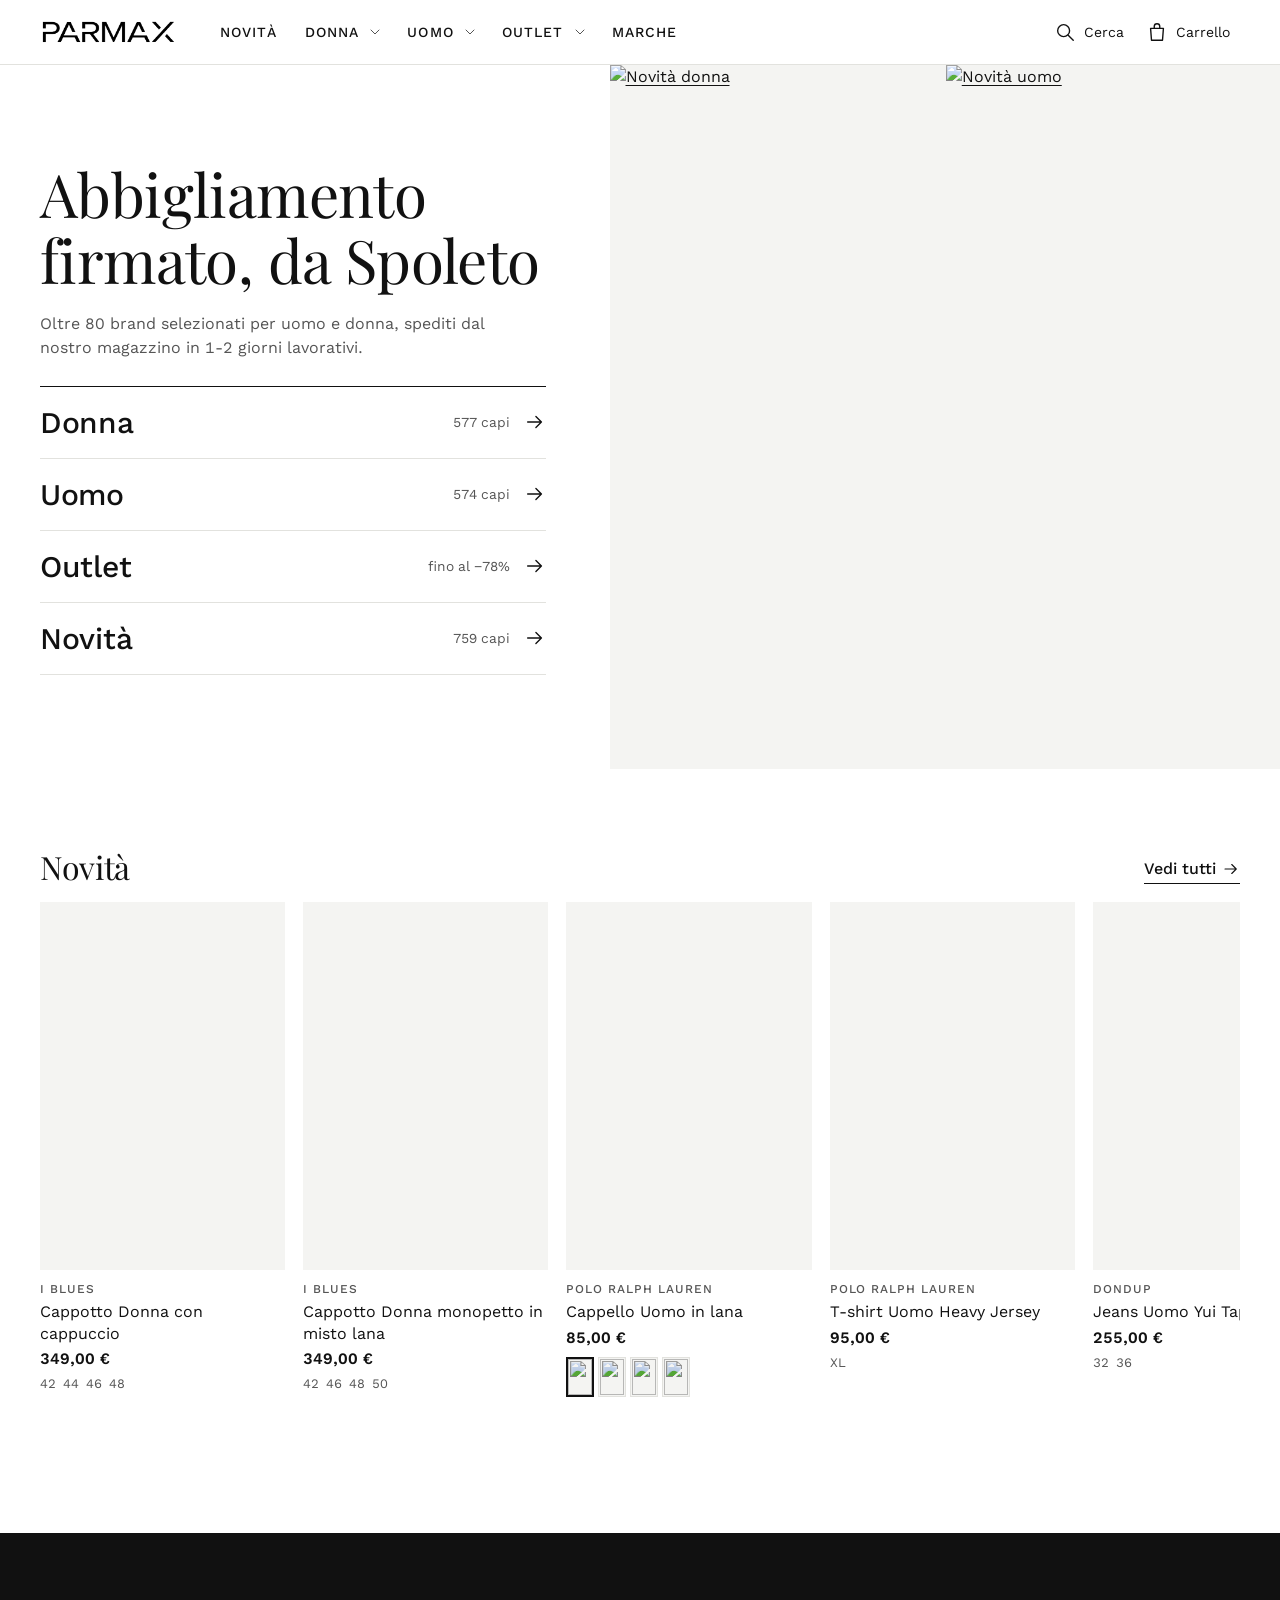
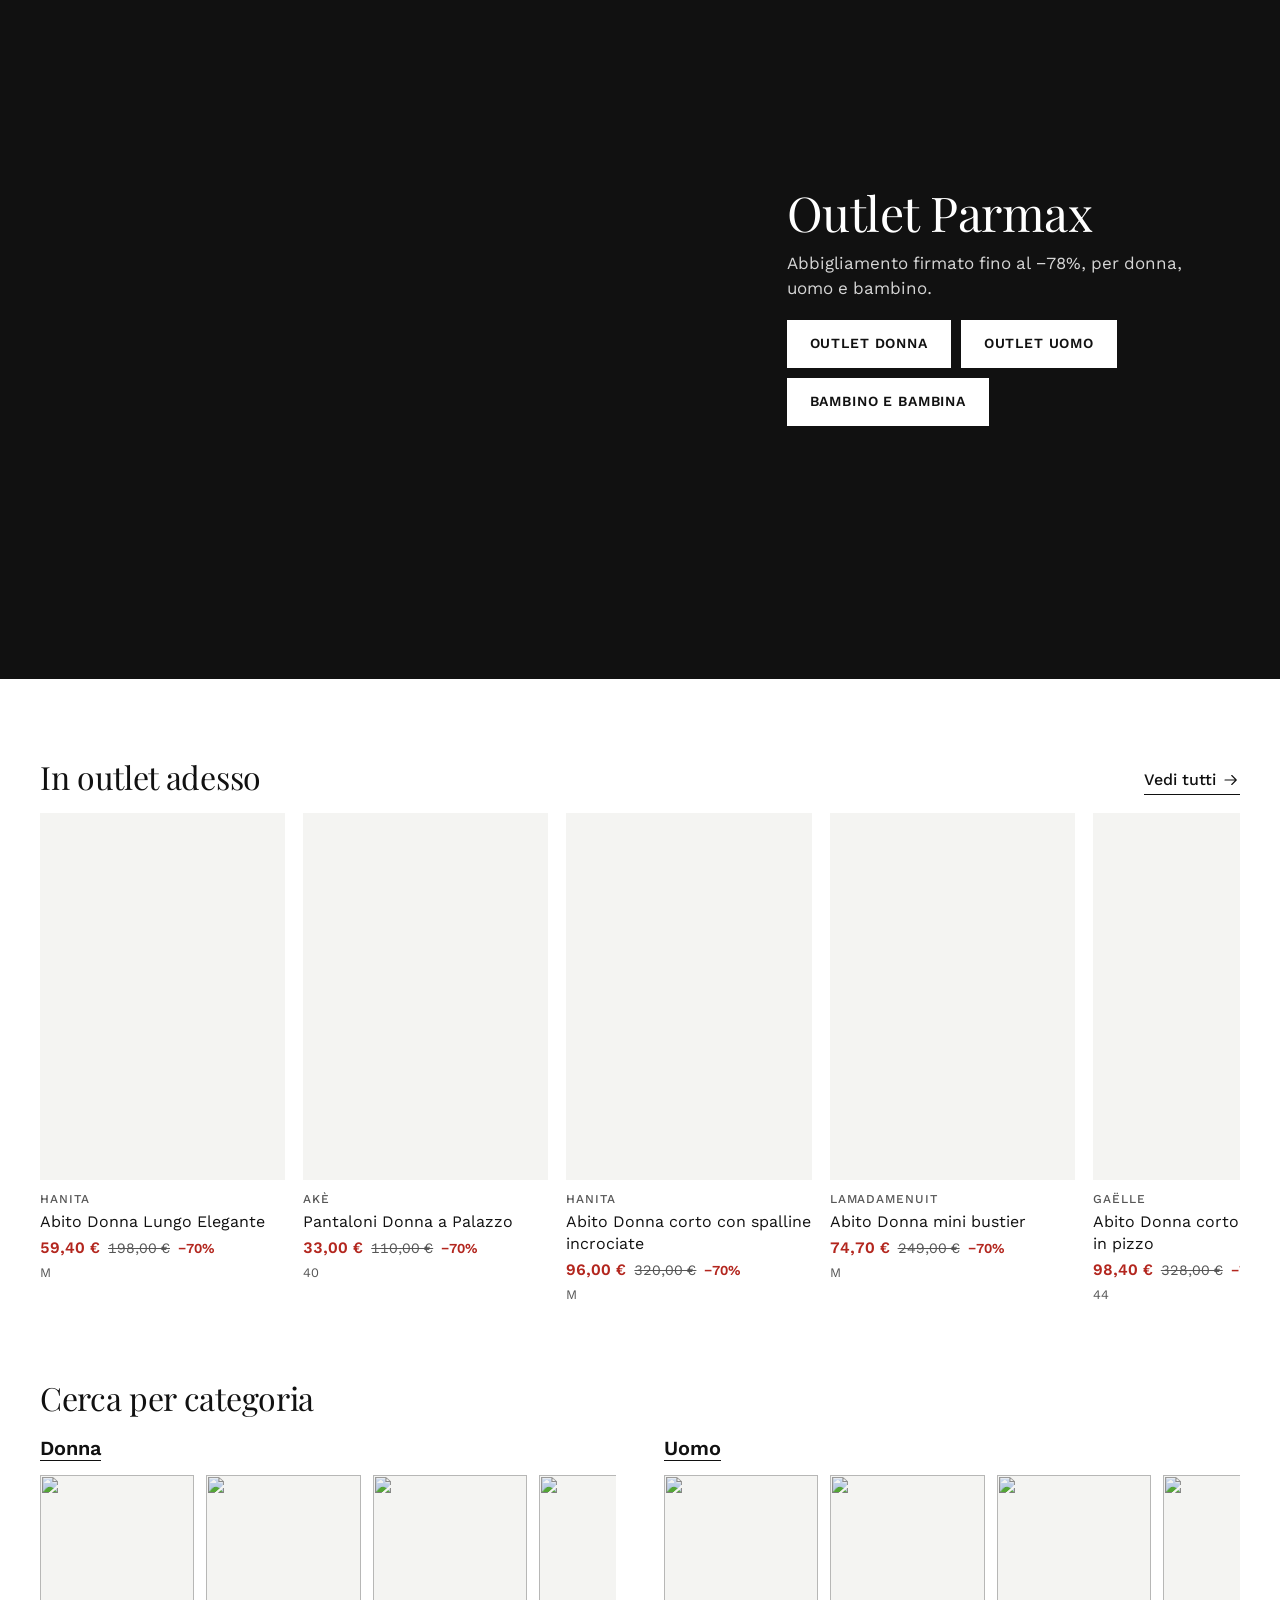
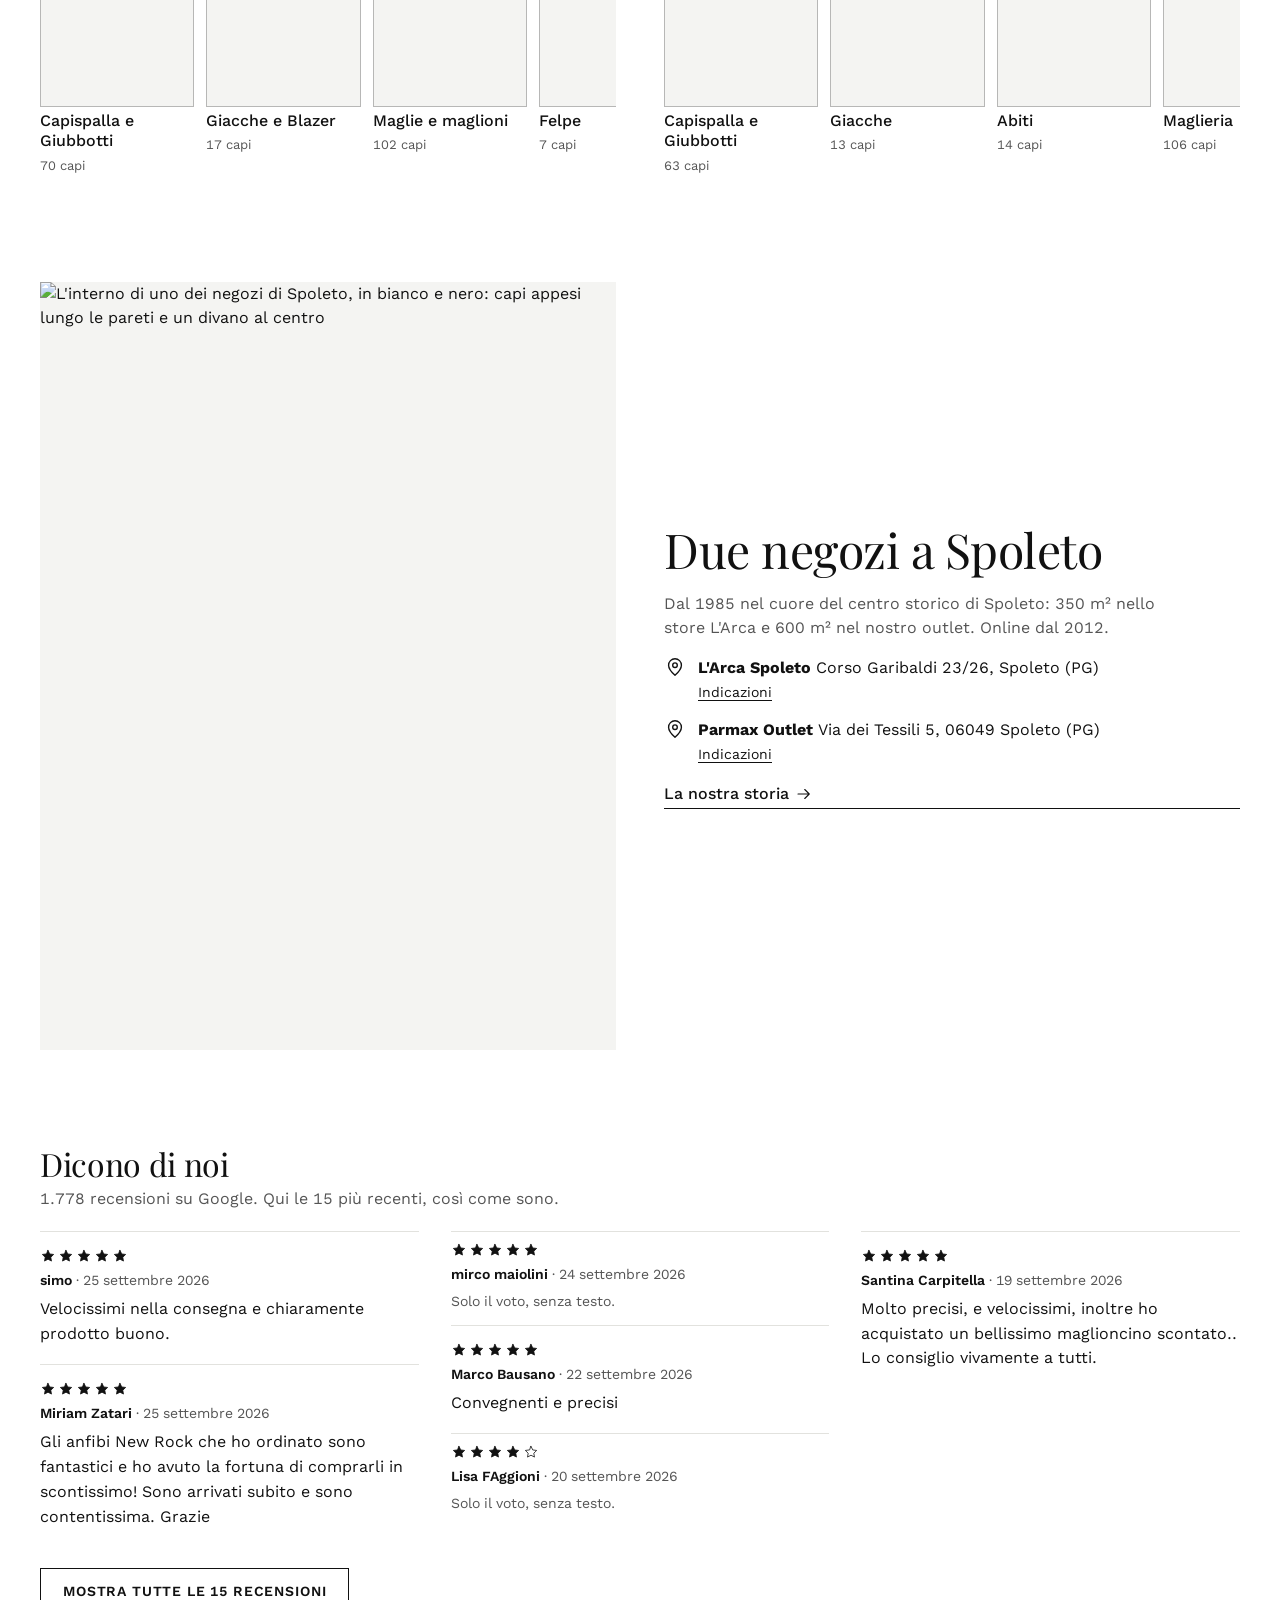
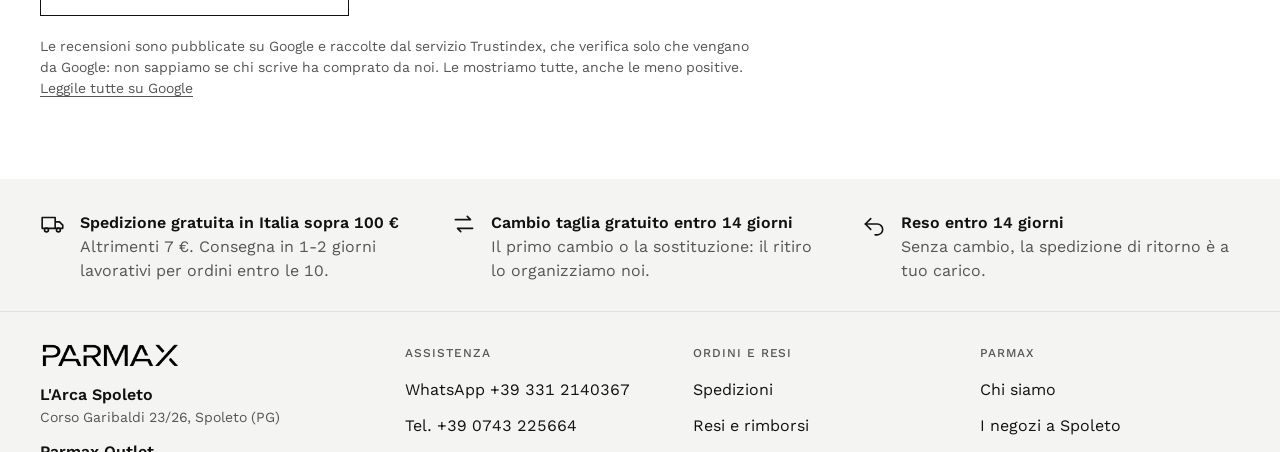
==== commit a400173f: "Versione classica: titoli grandi in Playfair Display Titoli e testo avevano lo stesso carattere (Wor" ====
--- a/index.html
+++ b/index.html
@@ -4,6 +4,8 @@
 <!-- Parmax. Codice di Emanuele Parmegiani. -->
 <meta charset="utf-8">
 <meta name="viewport" content="width=device-width, initial-scale=1">
+<!-- anteprima: Google non la deve mettere nei risultati. Da togliere quando il sito va sul dominio vero. -->
+<meta name="robots" content="noindex, nofollow">
 <title>Parmax | Abbigliamento firmato uomo e donna da Spoleto</title>
 <meta name="description" content="Boutique multimarca di Spoleto dal 1985: abbigliamento firmato per uomo e donna, outlet fino al -70%. Spedizione gratuita in Italia sopra 100 euro.">
 <meta property="og:type" content="website">
@@ -26,7 +28,7 @@
   d.dataset.tema = t;
   var l = document.createElement("link");
   l.rel = "stylesheet";
-  l.href = t === "rinnovata" ? "https://fonts.googleapis.com/css2?family=Archivo:wdth,wght@62..125,400..900&display=swap" : "https://fonts.googleapis.com/css2?family=Work+Sans:wght@400..700&display=swap";
+  l.href = t === "rinnovata" ? "https://fonts.googleapis.com/css2?family=Archivo:wdth,wght@62..125,400..900&display=swap" : "https://fonts.googleapis.com/css2?family=Playfair+Display:wght@400;500&family=Work+Sans:wght@400..700&display=swap";
   document.head.appendChild(l);
 })();
 </script>
--- a/assets/css/parmax.css
+++ b/assets/css/parmax.css
@@ -2,7 +2,8 @@
    Parmax: sistema di design
    Codice di Emanuele Parmegiani.
    Due versioni sugli stessi componenti, scelte con data-tema su <html>:
-   - classica: il marchio di oggi, bianco e nero, Work Sans;
+   - classica: il marchio di oggi, bianco e nero, Work Sans; titoli grandi in Playfair Display,
+     il carattere che parmax.com usa nel riquadro "La nostra storia";
    - rinnovata: il cartellone delle marche, blu cobalto pieno nelle zone "manifesto",
      bianco dove ci sono le foto (i colori dei capi restano veri), Archivo da stretto a normale.
    Telefono < 760 px, tablet 760-1119 px, computer >= 1120 px.
@@ -30,11 +31,12 @@
   --scrim: rgba(12, 12, 16, 0.5);
 
   --font: "Work Sans", system-ui, -apple-system, "Segoe UI", sans-serif;
+  --d-font: "Playfair Display", Georgia, "Times New Roman", serif;
   --d-stretch: 100%;
-  --d-weight: 500;
+  --d-weight: 400;
   --d-case: none;
-  --d-track: -0.015em;
-  --d-line: 1.08;
+  --d-track: -0.01em;
+  --d-line: 1.1;
   --lbl-stretch: 100%;
   --lbl-weight: 500;
   --lbl-track: 0.08em;
@@ -60,6 +62,7 @@
   --ftr-ink-2: #dde2ff;
 
   --font: "Archivo", system-ui, -apple-system, "Segoe UI", sans-serif;
+  --d-font: var(--font);
   --d-stretch: 62%;
   --d-weight: 800;
   --d-case: uppercase;
@@ -116,6 +119,7 @@
 
 /* titoli: nella rinnovata, Archivo strettissimo e maiuscolo come un cartellone */
 .h1, .h2, .hero-c__h, .pdp__nome, .panel__title {
+  font-family: var(--d-font);
   font-stretch: var(--d-stretch);
   font-weight: var(--d-weight);
   text-transform: var(--d-case);
@@ -221,7 +225,7 @@
   [data-tema="rinnovata"] .mega__all { font-stretch: 75%; text-transform: uppercase; font-size: 22px; font-weight: 800; }
   .mega__cats { columns: 3; column-gap: 32px; }
   .mega__cats li, .mega__side li, .mega__col li { break-inside: avoid; }
-  .mega a:not(.mega__all):not(.mega__more) { display: block; padding: 6px 0; font-size: 15px; text-decoration: none; }
+  .mega a:not(.mega__all):not(.mega__more) { display: block; padding: 6px 0; font-size: 16px; text-decoration: none; }
   .mega a:not(.mega__all):not(.mega__more):hover { text-decoration: underline; }
   .mega__side { border-left: 1px solid var(--line); padding-left: 32px; }
   .mega__h { color: var(--ink-2); margin-bottom: 10px; }
@@ -295,8 +299,8 @@
 .cerca__h { color: var(--ink-2); margin-bottom: 8px; }
 .cerca__lista { display: grid; gap: 4px; }
 @media (min-width: 760px) { .cerca__lista { grid-template-columns: 1fr 1fr; gap: 8px 24px; } }
-.cerca__lista a { display: grid; grid-template-columns: 60px 1fr; gap: 12px; align-items: center; text-decoration: none; padding: 6px 0; }
-.cerca__lista img { width: 60px; height: 90px; object-fit: contain; background: var(--bg-2); }
+.cerca__lista a { display: grid; grid-template-columns: 60px 1fr; gap: 12px; align-items: center; text-decoration: none; padding: 6px 0; background: linear-gradient(var(--bg-2), var(--bg-2)) left center / 60px 90px no-repeat; }
+.cerca__lista img { width: 60px; height: 90px; object-fit: contain; mix-blend-mode: multiply; }
 .cerca__lista a:hover .cerca__n { text-decoration: underline; }
 .cerca__m { display: block; color: var(--ink-2); }
 .cerca__n { display: block; font-size: 15px; }
@@ -306,7 +310,8 @@
 /* carrello */
 .righe { display: grid; }
 .riga { display: grid; grid-template-columns: 80px 1fr; gap: 14px; padding: 16px 0; border-bottom: 1px solid var(--line); }
-.riga__img img { width: 80px; height: 120px; object-fit: contain; background: var(--bg-2); }
+.riga__img { display: block; width: 80px; height: 120px; background: var(--bg-2); }
+.riga__img img { width: 80px; height: 120px; object-fit: contain; mix-blend-mode: multiply; }
 .riga__m { color: var(--ink-2); }
 .riga__n { display: block; font-size: 15px; line-height: 1.35; text-decoration: none; margin: 2px 0; }
 .riga__n:hover { text-decoration: underline; }
@@ -362,18 +367,23 @@
 /* ------------------------------------------------------------------ schede */
 .card { position: relative; display: flex; flex-direction: column; min-width: 0; }
 .card__media { position: relative; aspect-ratio: 2 / 3; background: var(--bg-2); overflow: hidden; }
-.card__img, .card__img2 { position: absolute; inset: 0; width: 100%; height: 100%; object-fit: contain; }
-.card__img2 { opacity: 0; transition: opacity 0.35s var(--ease) 0.12s; }
-@media (hover: hover) and (pointer: fine) { .card:hover .card__img2 { opacity: 1; } }
+/* riquadri tutti uguali: la foto si fonde col grigio chiaro del riquadro, così il fondo bianco o grigio
+   delle foto del negozio non si vede più (lo fa anche parmax.com). Vale per schede, tessere, scheda, carrello, ricerca */
+.card__img, .card__img2 { position: absolute; inset: 0; width: 100%; height: 100%; object-fit: contain; mix-blend-mode: multiply; transition: opacity 0.35s var(--ease) 0.12s; }
+.card__img2 { opacity: 0; }
+@media (hover: hover) and (pointer: fine) {
+  .card:hover .card__img2 { opacity: 1; }
+  /* la seconda foto prende il posto della prima: fuse tutte e due si vedrebbero una sopra l'altra */
+  .card:hover .card__media:has(.card__img2) .card__img { opacity: 0; }
+}
+/* sulla foto solo il bollino "Novità": lo sconto si legge accanto al prezzo */
 .card__badge {
-  position: absolute; left: 8px; top: 8px; padding: 3px 7px; font-size: 12px; font-weight: 700;
-  background: var(--sale); color: #fff; letter-spacing: 0.02em;
-}
-.card__badge--new { background: var(--bg); color: var(--ink); border: 1px solid var(--ink); font-weight: 600; }
+  position: absolute; left: 8px; top: 8px; padding: 3px 7px; font-size: 12px; font-weight: 600; letter-spacing: 0.02em;
+  background: var(--bg); color: var(--ink); border: 1px solid var(--ink);
+}
 .card__b { padding-top: 10px; display: grid; gap: 3px; }
 .card__m { color: var(--ink-2); overflow: hidden; text-overflow: ellipsis; white-space: nowrap; }
 .card__n { font-size: 15px; font-weight: 400; line-height: 1.35; display: -webkit-box; -webkit-line-clamp: 2; -webkit-box-orient: vertical; overflow: hidden; }
-[data-tema="rinnovata"] .card__n { font-size: 15px; }
 .card__n a { text-decoration: none; }
 .card__n a::after { content: ""; position: absolute; inset: 0; z-index: 1; }
 .card__n a:focus-visible { outline: none; }
@@ -383,8 +393,8 @@
 .card__taglie { font-size: 13px; color: var(--ink-2); display: flex; flex-wrap: wrap; gap: 2px 7px; }
 .card__taglie .is-on { color: var(--ink); font-weight: 700; text-decoration: underline; }
 .card__col { position: relative; z-index: 2; display: flex; align-items: center; gap: 4px; margin-top: 4px; }
-.card__sw { width: 28px; height: 40px; padding: 1px; border: 1px solid var(--line); background: var(--bg); }
-.card__sw img { width: 100%; height: 100%; object-fit: cover; }
+.card__sw { width: 28px; height: 40px; padding: 1px; border: 1px solid var(--line); background: var(--bg-2); }
+.card__sw img { width: 100%; height: 100%; object-fit: cover; mix-blend-mode: multiply; }
 .card__sw.is-on { border-color: var(--ink); box-shadow: inset 0 0 0 1px var(--ink); }
 .card__piu { font-size: 12px; color: var(--ink-2); padding-left: 2px; }
 
@@ -413,12 +423,16 @@
 .bc [aria-current] { color: var(--ink); }
 
 /* =================================================================== HOME */
-/* classica: foto vera del negozio e porte d'ingresso */
+/* classica: le due foto di campagna affiancate e le porte d'ingresso */
 .hero-c { display: grid; }
-.hero-c__img { height: min(46vh, 380px); overflow: hidden; background: var(--bg-2); }
-.hero-c__img img { width: 100%; height: 100%; object-fit: cover; object-position: 50% 55%; }
+.hero-c__img { display: grid; grid-template-columns: 1fr 1fr; gap: 2px; height: min(46vh, 380px); overflow: hidden; background: var(--bg-2); }
+.hero-c__img a { display: block; min-height: 0; overflow: hidden; }
+/* fuoco dentro la foto, nero e bianco insieme: si vede sia sul chiaro sia sullo scuro */
+.hero-c__img a:focus-visible { outline-offset: -5px; }
+.hero-c__img a:focus-visible img { outline: 3px solid #fff; outline-offset: -8px; }
+.hero-c__img img { width: 100%; height: 100%; object-fit: cover; object-position: 50% 30%; }
 .hero-c__t { padding: 24px var(--gut) 8px; display: grid; gap: 14px; align-content: center; }
-.hero-c__h { font-size: clamp(32px, 8.5vw, 60px); font-weight: 500; }
+.hero-c__h { font-size: clamp(32px, 8.5vw, 60px); }
 .hero-c__sub { color: var(--ink-2); font-size: 16px; max-width: 46ch; }
 .porte { border-top: 1px solid var(--ink); margin-top: 6px; }
 .porte a {
@@ -429,14 +443,21 @@
 .porte .ico { transition: transform 0.25s var(--ease); }
 .porte a:hover .ico { transform: translateX(4px); }
 .porte a:hover > span:first-child { text-decoration: underline; text-decoration-thickness: 1px; }
+/* tablet in piedi: foto sopra come su telefono, un po' più alte. Affiancate al testo solo da 1000 px:
+   più strette di così le foto verrebbero tagliate ai lati e la scritta "NEW IN" che hanno dentro non si leggerebbe */
 @media (min-width: 760px) {
-  .hero-c { grid-template-columns: 1fr 1fr; min-height: min(78vh, 720px); }
-  .hero-c__img { height: auto; order: 2; }
-  .hero-c__t { padding: 48px var(--gut); }
+  .hero-c__img { height: min(44vh, 460px); }
+  .hero-c__t { padding: 32px var(--gut) 8px; }
+}
+@media (min-width: 1000px) {
+  .hero-c { grid-template-columns: 1fr 1.1fr; }
+  /* la colonna delle foto è larga il 52% dello schermo: alta almeno altrettanto, ma mai più dello schermo */
+  .hero-c__img { order: 2; height: auto; min-height: min(55vw, calc(100dvh - var(--hdr))); }
+  .hero-c__t { padding: 40px var(--gut); }
+  .hero-c__h { font-size: clamp(50px, 4.7vw, 60px); }
 }
 @media (min-width: 1120px) {
-  .hero-c { grid-template-columns: 1fr 1.1fr; }
-  .hero-c__t { padding: 56px 64px 56px max(var(--gut), calc((100vw - 1480px) / 2 + var(--gut))); gap: 20px; }
+  .hero-c__t { padding: clamp(40px, 4.4vw, 56px) 64px clamp(40px, 4.4vw, 56px) max(var(--gut), calc((100vw - 1480px) / 2 + var(--gut))); gap: 20px; }
   .porte a { min-height: 72px; }
   .porte a > span:first-child { font-size: 30px; }
 }
@@ -497,7 +518,7 @@
 @media (min-width: 1120px) { .reparti__g { grid-template-columns: 1fr 1fr; gap: 48px; } .tessere { grid-auto-columns: calc((100% - 3 * 12px) / 3.5); } }
 .tessera { display: grid; gap: 4px; text-decoration: none; align-content: start; }
 .tessera__img { aspect-ratio: 2 / 3; background: var(--bg-2); display: block; }
-.tessera__img img { width: 100%; height: 100%; object-fit: contain; }
+.tessera__img img { width: 100%; height: 100%; object-fit: contain; mix-blend-mode: multiply; }
 .tessera__t { font-size: 15px; font-weight: 500; line-height: 1.3; }
 .tessera__n { font-size: 13px; color: var(--ink-2); }
 .tessera:hover .tessera__t { text-decoration: underline; }
@@ -511,6 +532,11 @@
 .tessera--tutto .tessera__t { font-size: 20px; font-weight: 600; }
 [data-tema="rinnovata"] .tessera--tutto .tessera__t { font-stretch: 70%; text-transform: uppercase; font-size: 26px; font-weight: 800; line-height: 0.95; }
 .tessera--tutto .tessera__n { color: var(--poster-ink-2); }
+/* classica: "Vedi tutto" è un riquadro col solo bordo, così non pesa più di tutte le categorie insieme */
+:root:not([data-tema="rinnovata"]) .tessera--tutto { background: var(--bg); color: var(--ink); box-shadow: inset 0 0 0 1px var(--ink); }
+:root:not([data-tema="rinnovata"]) .tessera--tutto .tessera__n { color: var(--ink-2); }
+:root:not([data-tema="rinnovata"]) .tessera--tutto:hover { background: var(--ink); color: var(--bg); }
+:root:not([data-tema="rinnovata"]) .tessera--tutto:hover .tessera__n { color: var(--poster-ink-2); }
 
 /* negozi */
 .negozi { display: grid; gap: 24px; padding-top: 64px; }
@@ -542,6 +568,8 @@
 .stelle { display: inline-flex; gap: 2px; }
 .stelle .ico { width: 16px; height: 16px; stroke-width: 1.2; }
 .stelle .ico.on { fill: currentColor; }
+.recensioni__piu { margin-top: 20px; }
+.rec:focus { outline: none; }
 .recensioni__nota { font-size: 14px; color: var(--ink-2); margin-top: 20px; max-width: 80ch; }
 
 /* ================================================================= ELENCO */
@@ -631,18 +659,18 @@
 .gal__slide { flex: 0 0 86%; scroll-snap-align: start; aspect-ratio: 2 / 3; background: var(--bg-2); }
 .gal__slide:only-child { flex-basis: 100%; }
 .gal__zoom { display: block; width: 100%; height: 100%; cursor: zoom-in; }
-.gal__zoom img { width: 100%; height: 100%; object-fit: contain; }
+.gal__zoom img { width: 100%; height: 100%; object-fit: contain; mix-blend-mode: multiply; }
 .gal__thumbs { display: flex; gap: 6px; overflow-x: auto; margin-top: 8px; scrollbar-width: none; padding: 2px; }
 .gal__thumbs::-webkit-scrollbar { display: none; }
 .gal__th { flex: 0 0 48px; height: 72px; border: 1px solid transparent; background: var(--bg-2); padding: 0; }
-.gal__th img { width: 100%; height: 100%; object-fit: contain; }
+.gal__th img { width: 100%; height: 100%; object-fit: contain; mix-blend-mode: multiply; }
 .gal__th.is-on { border-color: var(--ink); box-shadow: inset 0 0 0 1px var(--ink); }
 .pdp__info { display: grid; grid-template-columns: minmax(0, 1fr); gap: 14px; align-content: start; min-width: 0; }
 .pdp__marca a { color: var(--ink-2); text-decoration: none; }
 .pdp__marca a:hover { text-decoration: underline; color: var(--ink); }
 .pdp__marca { font-size: 13px; }
-.pdp__nome { font-size: clamp(24px, 6vw, 34px); font-weight: 500; }
-[data-tema="rinnovata"] .pdp__nome { font-size: clamp(34px, 8.6vw, 52px); }
+.pdp__nome { font-size: clamp(24px, 6vw, 34px); }
+[data-tema="rinnovata"] .pdp__nome { font-size: clamp(34px, 8.6vw, 52px); font-weight: 500; }
 .pdp__prezzo { display: flex; flex-wrap: wrap; align-items: baseline; gap: 4px 12px; font-size: 22px; }
 .pdp__iva { font-size: 13px; color: var(--ink-2); }
 .pdp__lbl { font-size: 15px; color: var(--ink-2); }
@@ -665,8 +693,8 @@
 .pdp__fit { font-size: 15px; padding: 10px 12px; background: var(--bg-2); }
 .pdp__ps a { display: inline-flex; align-items: center; gap: 8px; font-size: 15px; min-height: 36px; }
 .pdp__altri ul { display: flex; gap: 8px; overflow-x: auto; margin-top: 8px; padding-bottom: 4px; }
-.pdp__altri a { display: grid; gap: 4px; width: 64px; font-size: 12px; text-decoration: none; color: var(--ink-2); }
-.pdp__altri img { width: 64px; height: 96px; object-fit: contain; background: var(--bg-2); border: 1px solid transparent; }
+.pdp__altri a { display: grid; gap: 4px; width: 64px; font-size: 12px; text-decoration: none; color: var(--ink-2); background: linear-gradient(var(--bg-2), var(--bg-2)) left top / 64px 96px no-repeat; }
+.pdp__altri img { width: 64px; height: 96px; object-fit: contain; mix-blend-mode: multiply; border: 1px solid transparent; }
 .pdp__altri a:hover img { border-color: var(--ink); }
 .pdp__altri a:hover span { text-decoration: underline; }
 .pdp__buyp { display: none; }
@@ -699,7 +727,10 @@
 .dubbi__t { font-weight: 600; font-size: 17px; }
 .dubbi p:not(.dubbi__t):not(.dubbi__l) { font-size: 14px; color: var(--ink-2); }
 .dubbi__l { display: flex; flex-wrap: wrap; gap: 8px; }
+.dubbi__l { align-items: center; gap: 8px 18px; }
 .dubbi__l .btn { min-height: 44px; padding: 0 16px; }
+.dubbi__tel { display: inline-flex; align-items: center; gap: 8px; min-height: 44px; font-weight: 600; }
+.dubbi__tel .ico { width: 18px; height: 18px; }
 
 @media (max-width: 759px) {
   /* telefono: "Aggiungi al carrello" sempre visibile in basso, in un posto solo (regola del metodo) */
@@ -718,15 +749,17 @@
 @media (min-width: 760px) {
   .pdp { grid-template-columns: minmax(0, 1.15fr) minmax(0, 1fr); gap: 40px; padding-top: 12px; }
   .gal__track { margin-inline: 0; padding-inline: 0; scroll-padding-inline: 0; }
-  .gal__slide { flex-basis: 100%; }
-  .pdp__info { position: sticky; top: calc(var(--hdr) + 16px); }
+  /* la foto sta tutta nello schermo (anche su tablet sdraiato) e resta ferma mentre il testo scorre accanto;
+     se è il testo a essere più corto, resta fermo lui */
+  .gal__slide { flex-basis: 100%; max-height: calc(100dvh - var(--hdr) - 130px); }
+  .pdp__gal, .pdp__info { position: sticky; top: calc(var(--hdr) + 16px); align-self: start; }
 }
 @media (min-width: 1120px) {
   .pdp { grid-template-columns: minmax(0, 7fr) minmax(380px, 5fr); gap: 56px; }
   .pdp__gal { display: grid; grid-template-columns: 72px minmax(0, 1fr); gap: 12px; align-items: start; }
   .gal__thumbs { order: -1; flex-direction: column; margin-top: 0; max-height: calc(100dvh - var(--hdr) - 40px); overflow-y: auto; position: sticky; top: calc(var(--hdr) + 16px); }
   .gal__th { flex: 0 0 auto; width: 72px; height: 108px; }
-  .gal__slide { max-height: calc(100dvh - var(--hdr) - 32px); background: var(--bg); }
+  .gal__slide { max-height: calc(100dvh - var(--hdr) - 32px); }
   .gal__slide:only-child, .gal__slide { aspect-ratio: auto; height: min(calc((100vw * 7 / 12 - 140px) * 1.5), calc(100dvh - var(--hdr) - 32px)); }
 }
 
@@ -755,7 +788,8 @@
 :root:not([data-tema="rinnovata"]) .bill--pagina { background: var(--bg); color: var(--ink); --focus: var(--ink); border-top: 2px solid var(--ink); border-bottom: 2px solid var(--ink); margin-inline: 0; padding-inline: 0; }
 :root:not([data-tema="rinnovata"]) .bill--pagina a:hover { background: var(--ink); color: var(--bg); }
 .bill__lista { text-align: justify; line-height: 1.02; text-transform: uppercase; font-stretch: 62%; }
-:root:not([data-tema="rinnovata"]) .bill__lista { font-stretch: 100%; text-transform: none; letter-spacing: -0.01em; line-height: 1.12; }
+/* classica: nomi allineati a sinistra (allargati per riempire la riga lasciavano buchi fra una marca e l'altra) */
+:root:not([data-tema="rinnovata"]) .bill__lista { font-stretch: 100%; text-transform: none; letter-spacing: -0.01em; line-height: 1.12; text-align: left; }
 .bl { display: inline-block; margin-right: 0.28em; }
 .bl sup { font-size: max(11px, 0.3em); font-weight: 600; font-stretch: 100%; margin-left: 0.1em; color: var(--poster-ink-2); letter-spacing: 0; }
 :root:not([data-tema="rinnovata"]) .bl sup { color: var(--ink-2); }
@@ -840,6 +874,17 @@
 .tema button { min-height: 36px; padding: 0 12px; border: 1px solid currentColor; font-size: 13px; }
 .tema [aria-pressed="true"] { background: var(--ftr-ink); color: var(--ftr); }
 
+/* computer: i testi da leggere a 16 px (regola del metodo: sotto i 16 "da PC non si legge nulla").
+   Marca, taglie, briciole e note restano piccole: sono etichette */
+@media (min-width: 1120px) {
+  .card__n, .card__p, .tessera__t, .link-freccia, .elenco__conta, .fg__l label, .ordina select,
+  .desc, .garanzie, .pdp__lbl, .pdp__fit, .pdp__ps a, .pdp__errore, .pdp__esaurito, .opz,
+  .riga__n, .riga__p, .somma, .cerca__n, .toast, .zona__paesi, .contatto p, .ftr__col li, .ftr__servizi span { font-size: 16px; }
+  .fg__l--griglia label { font-size: 15px; }
+  .dubbi p:not(.dubbi__t):not(.dubbi__l) { font-size: 15px; }
+  :root:not([data-tema="rinnovata"]) .bl--xxs { font-size: 16px; }
+}
+
 @media (prefers-reduced-motion: reduce) {
   *, *::before, *::after { transition-duration: 0.01ms !important; animation-duration: 0.01ms !important; scroll-behavior: auto !important; }
 }
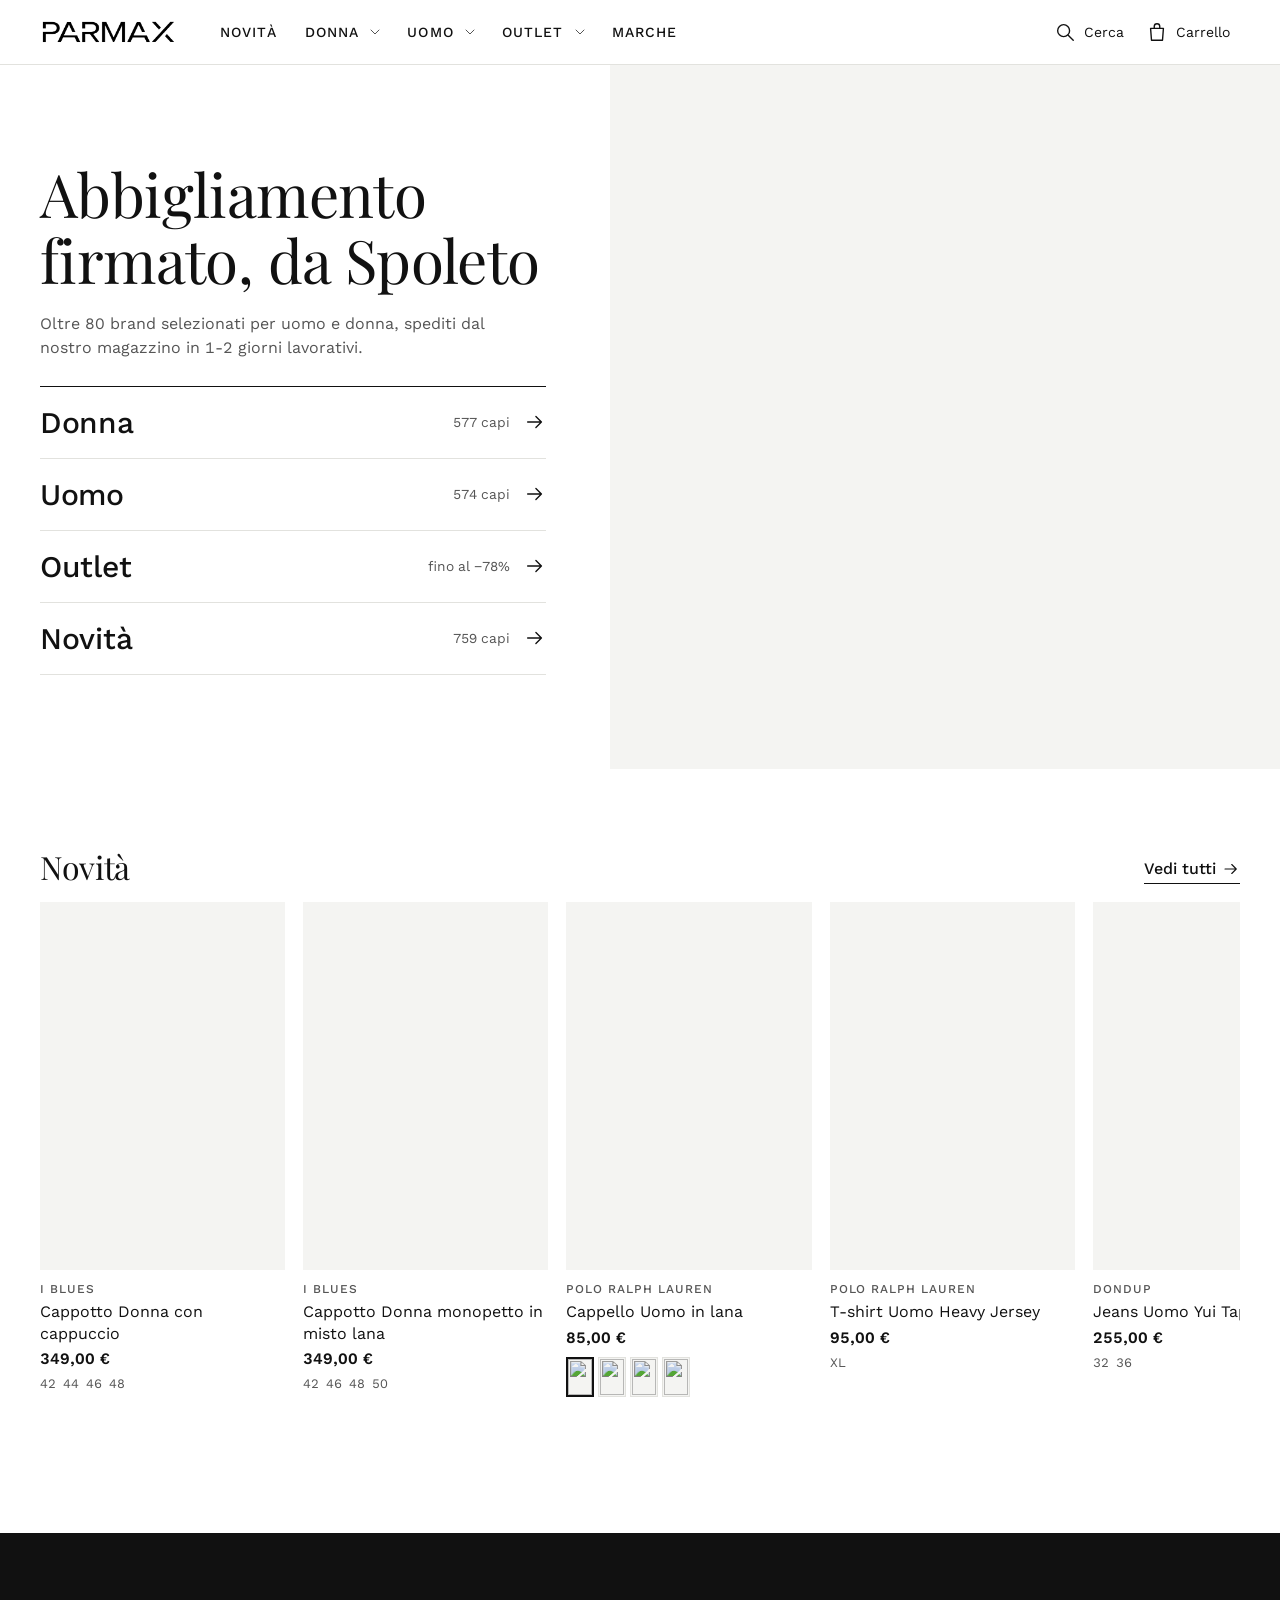
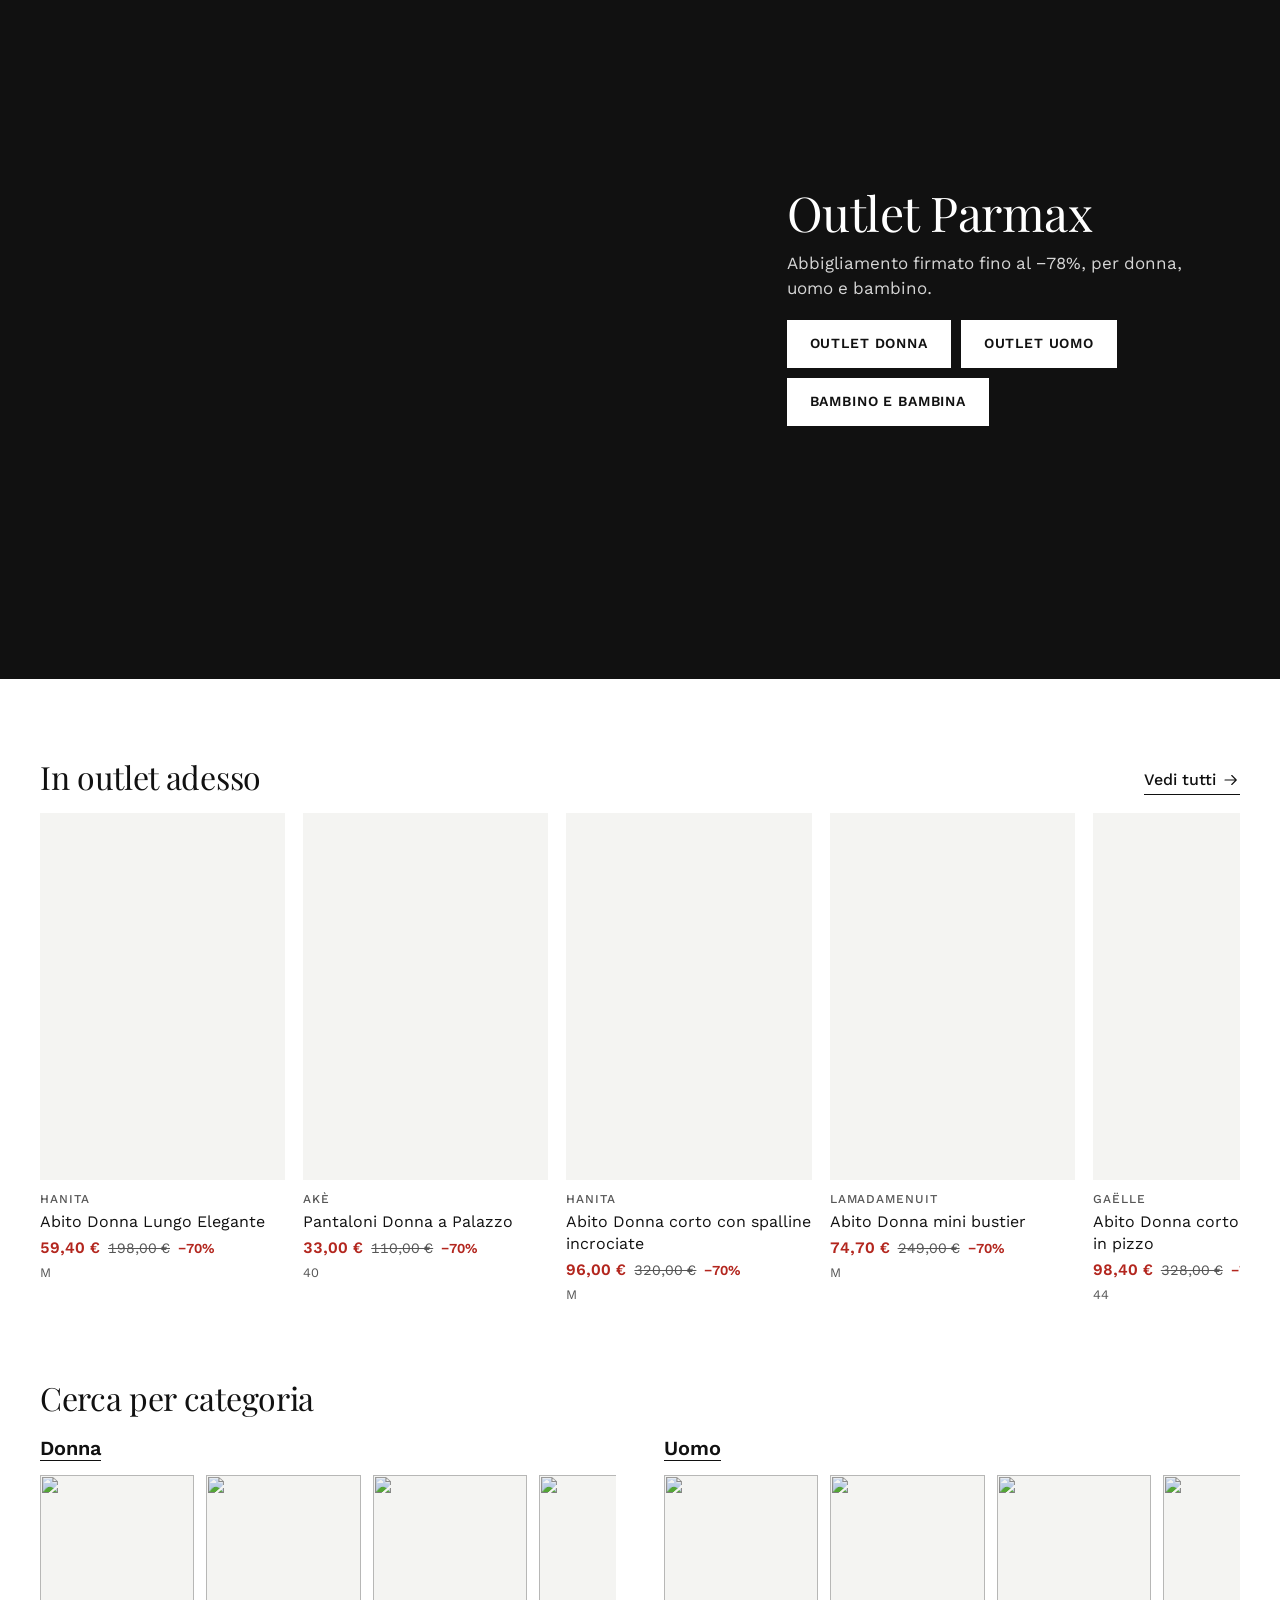
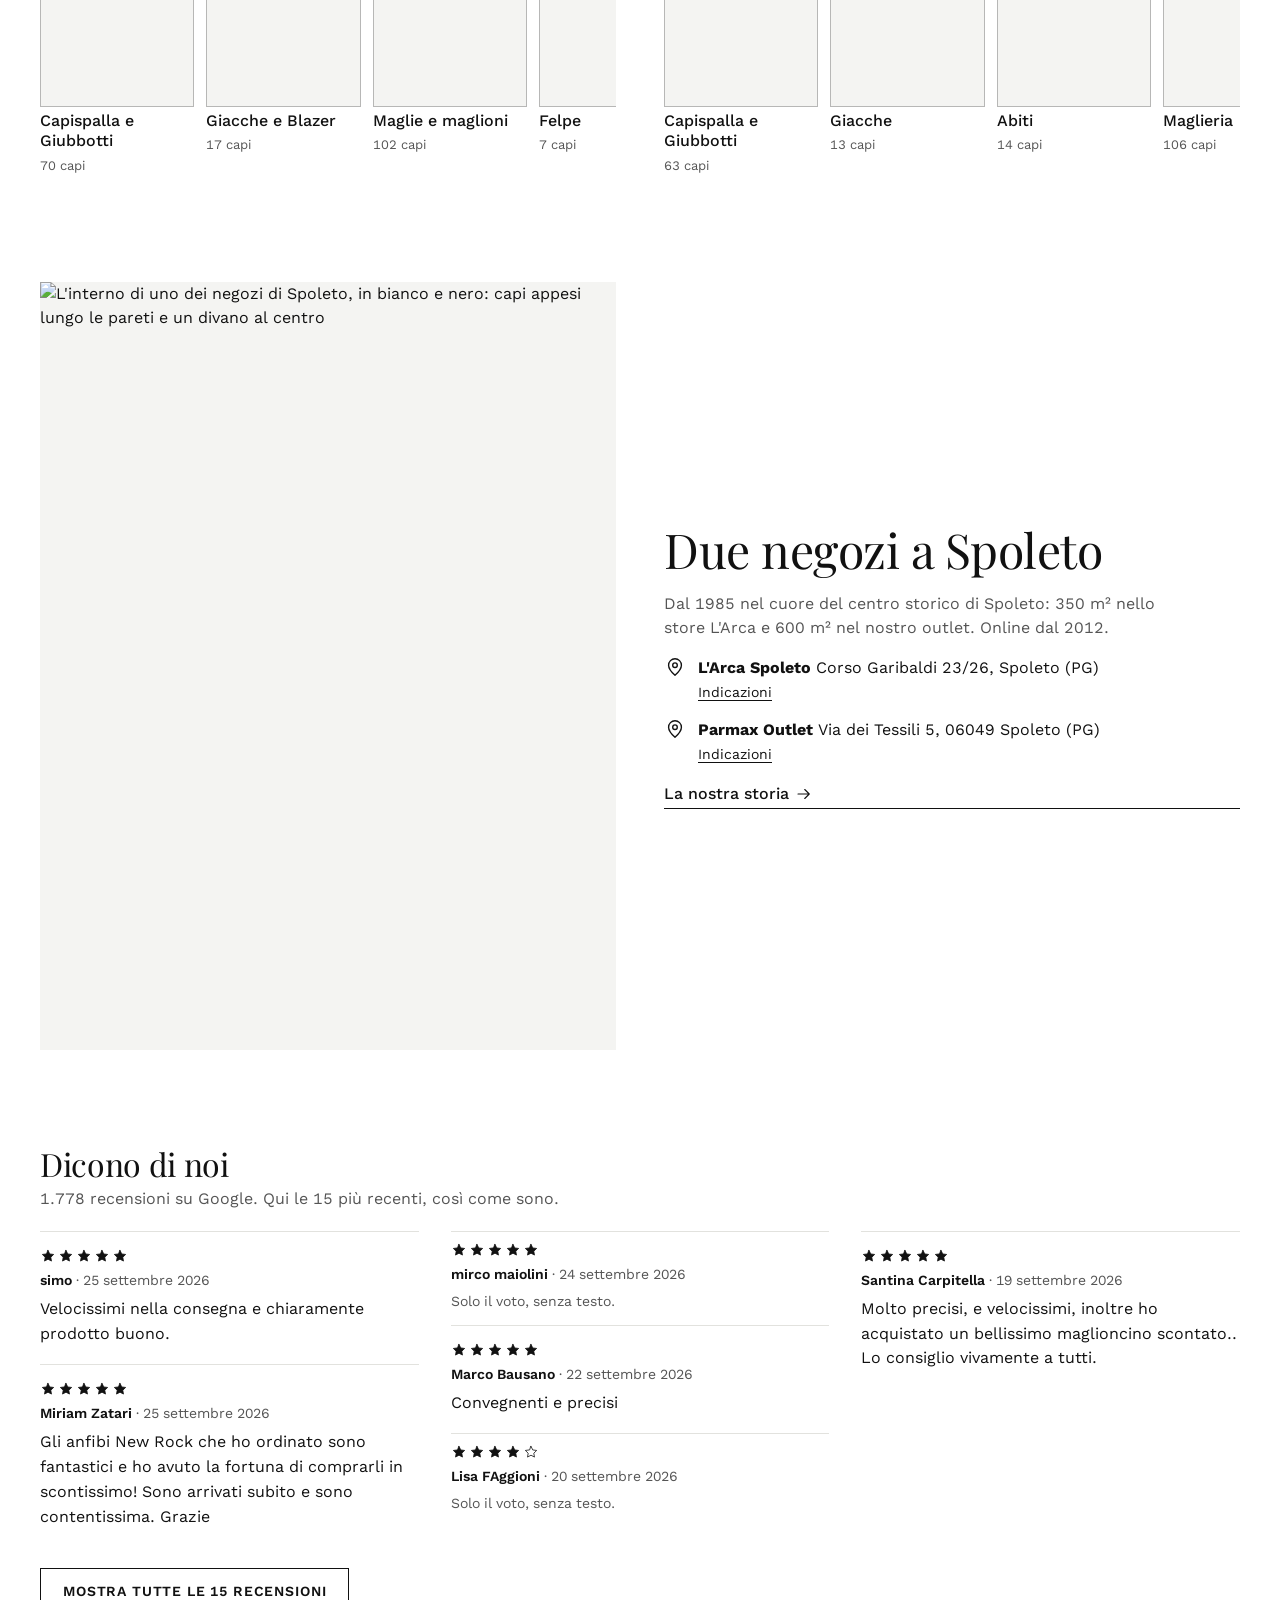
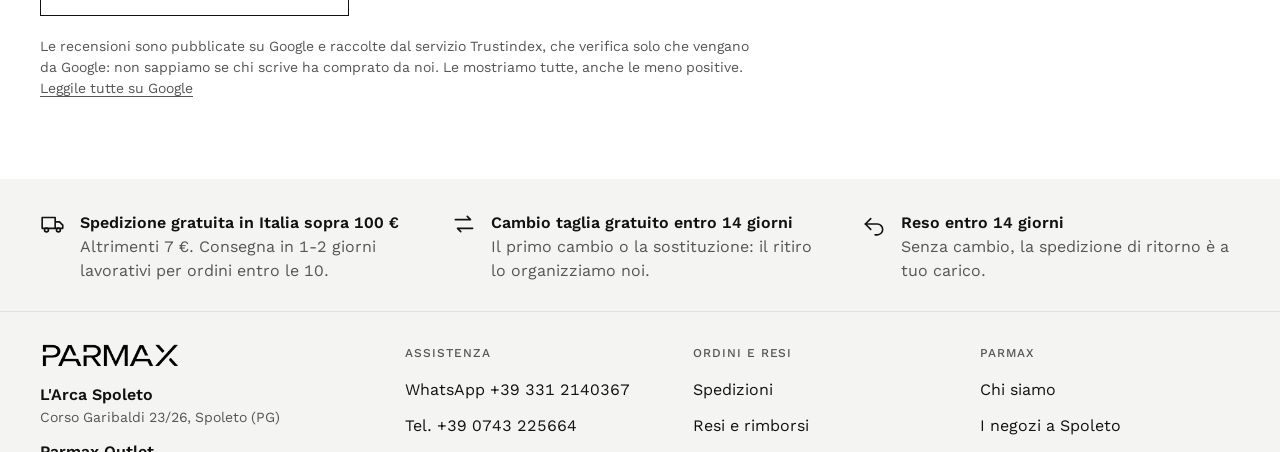
==== commit 632fad98: "Terza versione "nuova": i vestiti indossati, un carattere solo Una versione libera dal sito di oggi," ====
--- a/index.html
+++ b/index.html
@@ -19,20 +19,25 @@
 <link rel="preconnect" href="https://cdn.shopify.com">
 <link rel="preconnect" href="https://fonts.googleapis.com">
 <link rel="preconnect" href="https://fonts.gstatic.com" crossorigin>
+<link rel="stylesheet" href="assets/css/parmax.css">
+<link rel="stylesheet" href="assets/css/nuova.css">
 <script>
-/* versione da mostrare: ?tema=classica o ?tema=rinnovata, ricordata nel browser; carica solo il suo carattere */
+/* versione da mostrare: ?tema=classica, ?tema=rinnovata o ?tema=nuova, ricordata nel browser.
+   I due fogli di stile arrivano insieme e si spegne quello che non serve (la nuova ha il suo, le altre due
+   dividono parmax.css); il carattere si scarica solo per la versione scelta. */
 (function () {
-  var t, d = document.documentElement;
+  var t, d = document.documentElement, fogli = document.querySelectorAll('link[href^="assets/css/"]');
   try { t = new URLSearchParams(location.search).get("tema"); if (t) localStorage.setItem("parmax:tema", t); else t = localStorage.getItem("parmax:tema"); } catch (e) {}
-  t = t === "rinnovata" ? "rinnovata" : "classica";
+  t = t === "rinnovata" || t === "nuova" ? t : "classica";
   d.dataset.tema = t;
+  fogli[0].disabled = t === "nuova";
+  fogli[1].disabled = t !== "nuova";
   var l = document.createElement("link");
   l.rel = "stylesheet";
-  l.href = t === "rinnovata" ? "https://fonts.googleapis.com/css2?family=Archivo:wdth,wght@62..125,400..900&display=swap" : "https://fonts.googleapis.com/css2?family=Playfair+Display:wght@400;500&family=Work+Sans:wght@400..700&display=swap";
+  l.href = "https://fonts.googleapis.com/css2?family=" + { classica: "Playfair+Display:wght@400;500&family=Work+Sans:wght@400..700", rinnovata: "Archivo:wdth,wght@62..125,400..900", nuova: "Jost:wght@300..600" }[t] + "&display=swap";
   document.head.appendChild(l);
 })();
 </script>
-<link rel="stylesheet" href="assets/css/parmax.css">
 </head>
 <body data-pagina="home">
 <main id="main"><noscript><p class="wrap caricamento">Per vedere i prodotti serve JavaScript attivo nel browser. Puoi chiamarci al +39 0743 225664 o scriverci a clienti@parmax.com.</p></noscript></main>
--- a/assets/css/nuova.css
+++ b/assets/css/nuova.css
@@ -0,0 +1,741 @@
+/* ==========================================================================
+   Parmax, versione "nuova": foglio di stile suo (con questa versione parmax.css è spento).
+   Codice di Emanuele Parmegiani.
+   L'idea: la boutique silenziosa. Foto grandi del capo indossato (la seconda foto del negozio, su fondo
+   grigio da studio), un carattere solo (Jost, geometrico come il logo PARMAX) con i titoli in maiuscolo
+   leggero, bianco e nero con il rosso solo per gli sconti, angoli vivi, niente ombre sui riquadri.
+   Telefono < 760 px, tablet 760-1119 px, computer >= 1120 px (gli stessi punti di parmax.js).
+   ========================================================================== */
+
+:root {
+  --bg: #fcfcfb;        /* pagina */
+  --bg-2: #f2f2f0;      /* riquadri e piè di pagina */
+  --tile: #ebebe9;      /* dietro le foto dei capi */
+  --ink: #141414;
+  --ink-2: #5c5c59;     /* testo secondario: 6,5:1 sulla pagina, 5,6:1 sui riquadri */
+  --line: #e2e2df;
+  --line-3: #8d8d89;    /* bordi dei controlli: 3,3:1 */
+  --sale: #ad2318;      /* l'unico colore del sito: i prezzi scontati */
+  --focus: #141414;
+  --scrim: rgba(20, 20, 20, 0.45);
+  --font: "Jost", "Futura", "Century Gothic", system-ui, sans-serif;
+  --gut: 16px;
+  --hdr: 56px;
+  --max: 1760px;
+  --ease: cubic-bezier(0.2, 0.8, 0.2, 1);
+}
+@media (min-width: 760px) { :root { --gut: 28px; } }
+@media (min-width: 1120px) { :root { --gut: 40px; --hdr: 68px; } }
+
+/* ------------------------------------------------------------------ base */
+*, *::before, *::after { box-sizing: border-box; }
+html { -webkit-text-size-adjust: 100%; scroll-padding-top: calc(var(--hdr) + 16px); }
+body {
+  margin: 0; background: var(--bg); color: var(--ink);
+  font-family: var(--font); font-size: 16px; font-weight: 400; line-height: 1.6;
+  -webkit-font-smoothing: antialiased; overflow-x: clip;
+}
+body:has(dialog[open]) { overflow: hidden; }
+img { display: block; max-width: 100%; height: auto; }
+a { color: inherit; text-underline-offset: 0.22em; text-decoration-thickness: 1px; }
+button, input, select { font: inherit; color: inherit; }
+button { cursor: pointer; background: none; border: 0; padding: 0; }
+h1, h2, h3, h4, p, ul, ol, figure { margin: 0; }
+ul, ol { padding: 0; list-style: none; }
+strong { font-weight: 500; }
+::selection { background: var(--ink); color: var(--bg); }
+:focus-visible { outline: 2px solid var(--focus); outline-offset: 3px; }
+[hidden] { display: none !important; }
+.sr {
+  position: absolute !important; width: 1px; height: 1px; padding: 0; margin: -1px;
+  overflow: hidden; clip: rect(0 0 0 0); white-space: nowrap; border: 0;
+}
+.skip { position: absolute; left: 8px; top: -60px; z-index: 100; padding: 12px 16px; background: var(--ink); color: var(--bg); text-decoration: none; }
+.skip:focus { top: 8px; }
+.wrap { width: 100%; max-width: var(--max); margin-inline: auto; padding-inline: var(--gut); }
+.ico { width: 20px; height: 20px; fill: none; stroke: currentColor; stroke-width: 1.4; stroke-linecap: round; stroke-linejoin: round; flex: none; }
+.ico--wa { fill: currentColor; stroke: none; width: 18px; height: 18px; }
+.n { color: var(--ink-2); font-weight: 400; font-size: 0.82em; letter-spacing: 0; }
+
+/* ------------------------------------------------------------- caratteri */
+/* titoli: maiuscolo leggero con un po' d'aria fra le lettere */
+.h1, .vetrina__h {
+  font-weight: 300; text-transform: uppercase; letter-spacing: 0.04em; line-height: 1.08; text-wrap: balance;
+  font-size: clamp(26px, 3vw, 44px);
+}
+.h2 { font-size: clamp(17px, 1.5vw, 20px); font-weight: 400; text-transform: uppercase; letter-spacing: 0.14em; line-height: 1.3; }
+.h2 a { text-decoration: none; }
+.h2 a:hover { text-decoration: underline; }
+/* etichette: maiuscolo con poco spazio fra le lettere (10%), mai sotto i 12 px */
+.card__m, .pdp__marca, .riga__m, .cerca__m, .mega__h, .cerca__h, .fg__sub, .mlist__h, .ftr__h, .lbl {
+  font-size: 12px; font-weight: 500; letter-spacing: 0.1em; text-transform: uppercase;
+}
+
+/* -------------------------------------------------------------- pulsanti */
+.btn {
+  display: inline-flex; align-items: center; justify-content: center; gap: 10px;
+  min-height: 50px; padding: 0 30px; border: 1px solid transparent; border-radius: 0;
+  font-size: 13px; font-weight: 500; letter-spacing: 0.14em; text-transform: uppercase; text-decoration: none; white-space: nowrap;
+  transition: background-color 0.2s, color 0.2s, border-color 0.2s;
+}
+.btn:active { transform: translateY(1px); }
+/* su telefono un'etichetta lunga va a capo invece di uscire dallo schermo (a 320 px "Mostra tutte le 15 recensioni") */
+@media (max-width: 759px) { .btn { max-width: 100%; white-space: normal; text-align: center; line-height: 1.3; } }
+.btn--primario { background: var(--ink); color: var(--bg); }
+.btn--primario:hover { background: #3a3a38; }
+.btn--linea { border-color: var(--ink); color: var(--ink); background: transparent; }
+.btn--linea:hover { background: var(--ink); color: var(--bg); }
+.btn--chiaro { background: var(--bg); color: var(--ink); }
+.btn--chiaro:hover { background: var(--ink); color: var(--bg); box-shadow: inset 0 0 0 1px var(--bg); }
+.btn--pieno { width: 100%; }
+.btn.is-off { opacity: 0.4; pointer-events: none; }
+.link-freccia {
+  display: inline-flex; align-items: center; gap: 8px; min-height: 32px;
+  font-size: 13px; font-weight: 500; letter-spacing: 0.12em; text-transform: uppercase; text-decoration: none;
+  border-bottom: 1px solid currentColor;
+}
+.link-freccia .ico { width: 16px; height: 16px; transition: transform 0.25s var(--ease); }
+.link-freccia:hover .ico { transform: translateX(4px); }
+.link, .link-rimuovi { text-decoration: underline; font-size: 14px; color: var(--ink-2); padding: 6px 0; min-height: 32px; }
+.link:hover, .link-rimuovi:hover { color: var(--ink); }
+.iconbtn { display: inline-flex; align-items: center; justify-content: center; gap: 8px; min-width: 44px; height: 44px; position: relative; }
+.chip {
+  display: inline-flex; align-items: center; gap: 6px; min-height: 40px; padding: 0 16px;
+  border: 1px solid var(--line-3); background: var(--bg); font-size: 14px; text-decoration: none; white-space: nowrap;
+}
+.chip:hover { border-color: var(--ink); }
+.chip--on { background: var(--ink); color: var(--bg); border-color: var(--ink); }
+.chip--on .n { color: inherit; }
+.chip .ico { width: 14px; height: 14px; }
+.chips { display: flex; flex-wrap: wrap; gap: 8px; }
+.badge {
+  position: absolute; top: 4px; right: 0; min-width: 18px; height: 18px; padding: 0 5px;
+  display: grid; place-items: center; border-radius: 9px; background: var(--ink); color: var(--bg);
+  font-size: 11px; font-weight: 500; line-height: 1;
+}
+
+/* ----------------------------------------------------------- intestazione */
+.hdr { position: sticky; top: 0; z-index: 40; background: var(--bg); border-bottom: 1px solid var(--line); }
+.hdr__bar { display: grid; grid-template-columns: 44px 1fr auto; align-items: center; height: var(--hdr); gap: 8px; }
+.hdr__menu { margin-left: -10px; }
+.hdr__logo { justify-self: center; display: block; padding: 8px 0; }
+.hdr__logo img { width: 108px; height: auto; }
+.hdr__side { display: flex; align-items: center; justify-self: end; }
+.hdr__lbl { display: none; }
+.nav { display: none; }
+@media (min-width: 1120px) {
+  /* il logo in mezzo, i reparti a sinistra, cerca e carrello a destra */
+  .hdr__bar { grid-template-columns: minmax(0, 1fr) auto minmax(0, 1fr); gap: 24px; }
+  .hdr__menu { display: none; }
+  .hdr__logo { grid-column: 2; grid-row: 1; }
+  .hdr__logo img { width: 148px; }
+  .nav { grid-column: 1; grid-row: 1; display: flex; align-items: stretch; height: var(--hdr); justify-self: start; margin-left: -10px; }
+  .hdr__side { grid-column: 3; grid-row: 1; gap: 4px; margin-right: -10px; }
+  .hdr__side .iconbtn { padding: 0 10px; }
+  .hdr__lbl { display: inline; font-size: 12px; font-weight: 500; letter-spacing: 0.12em; text-transform: uppercase; }
+  .hdr__cart .badge { position: static; margin-left: 2px; }
+  .nav__item { display: flex; align-items: center; }
+  .nav__link {
+    display: flex; align-items: center; height: 100%; padding: 0 10px; position: relative;
+    font-size: 12px; font-weight: 500; letter-spacing: 0.12em; text-transform: uppercase; text-decoration: none;
+  }
+  .nav__link::after { content: ""; position: absolute; left: 10px; right: 10px; bottom: 20px; height: 1px; background: currentColor; transform: scaleX(0); transform-origin: left; transition: transform 0.25s var(--ease); }
+  .nav__link:hover::after, .nav__link[aria-current]::after, .nav__item.is-open .nav__link::after { transform: scaleX(1); }
+  .nav__toggle { width: 20px; height: 32px; margin-left: -8px; margin-right: 2px; display: grid; place-items: center; color: var(--ink-2); }
+  .nav__toggle .ico { width: 14px; height: 14px; transition: transform 0.2s; }
+  .nav__toggle[aria-expanded="true"] .ico { transform: rotate(180deg); }
+  .mega {
+    position: absolute; left: 0; right: 0; top: 100%; background: var(--bg);
+    border-top: 1px solid var(--line); border-bottom: 1px solid var(--line);
+    box-shadow: 0 30px 40px -34px rgba(20, 20, 20, 0.35); padding: 40px 0 48px;
+  }
+  .mega__in { display: grid; grid-template-columns: 1fr 280px; gap: 56px; }
+  .mega__all { display: inline-flex; align-items: baseline; gap: 10px; margin-bottom: 20px; text-decoration: none; font-size: 22px; font-weight: 300; text-transform: uppercase; letter-spacing: 0.06em; }
+  .mega__all:hover { text-decoration: underline; }
+  .mega__cats { columns: 3; column-gap: 40px; }
+  .mega__cats li, .mega__side li, .mega__col li { break-inside: avoid; }
+  .mega a:not(.mega__all):not(.mega__more) { display: block; padding: 6px 0; font-size: 16px; text-decoration: none; }
+  .mega a:not(.mega__all):not(.mega__more):hover { text-decoration: underline; }
+  .mega__side { border-left: 1px solid var(--line); padding-left: 40px; }
+  .mega__h { color: var(--ink-2); margin-bottom: 12px; }
+  .mega__more { display: inline-flex; gap: 6px; align-items: center; margin-top: 14px; font-size: 12px; font-weight: 500; letter-spacing: 0.12em; text-transform: uppercase; }
+  .mega__more .ico { width: 14px; height: 14px; }
+  .mega__cols--4 { display: grid; grid-template-columns: repeat(4, 1fr); gap: 40px; }
+  .mega__col .mega__all { font-size: 18px; margin-bottom: 12px; }
+}
+
+/* ---------------------------------------------------------------- pannelli */
+dialog.panel { margin: 0; padding: 0; border: 0; max-width: none; max-height: none; background: var(--bg); color: var(--ink); overscroll-behavior: contain; }
+dialog.panel::backdrop, dialog.zoom::backdrop { background: var(--scrim); }
+.panel__in { display: flex; flex-direction: column; height: 100%; }
+.panel__head { display: flex; align-items: center; justify-content: space-between; gap: 12px; min-height: var(--hdr); padding: 0 8px 0 var(--gut); border-bottom: 1px solid var(--line); flex: none; }
+.panel__title { font-size: 14px; font-weight: 500; letter-spacing: 0.14em; text-transform: uppercase; }
+.panel__logo { width: 100px; }
+.panel__body { flex: 1; overflow-y: auto; padding: 8px var(--gut) 24px; }
+.panel__foot { flex: none; border-top: 1px solid var(--line); padding: 18px var(--gut) calc(18px + env(safe-area-inset-bottom)); background: var(--bg); }
+.panel__foot--2 { display: grid; grid-template-columns: 1fr 2fr; gap: 10px; }
+.panel__foot--2 .btn { padding: 0 12px; }
+.panel--left { inset: 0 auto 0 0; width: min(420px, 92vw); height: 100dvh; }
+.panel--right { inset: 0 0 0 auto; width: min(480px, 100vw); height: 100dvh; }
+.panel--top { inset: 0 0 auto 0; width: 100%; max-height: 92dvh; }
+.panel--sheet { inset: auto 0 0 0; width: 100%; height: 88dvh; }
+@media (prefers-reduced-motion: no-preference) {
+  dialog.panel { transition: transform 0.36s var(--ease); }
+  dialog.panel[open] { transform: none; }
+  @starting-style {
+    .panel--left[open] { transform: translateX(-100%); }
+    .panel--right[open] { transform: translateX(100%); }
+    .panel--top[open] { transform: translateY(-40px); }
+    .panel--sheet[open] { transform: translateY(100%); }
+  }
+}
+
+/* menu su telefono e tablet */
+.mrow { display: flex; align-items: center; justify-content: space-between; min-height: 58px; font-size: 16px; font-weight: 500; letter-spacing: 0.12em; text-transform: uppercase; text-decoration: none; border-bottom: 1px solid var(--line); }
+.mrow .ico { width: 18px; height: 18px; }
+.mtabs { display: grid; grid-template-columns: repeat(3, 1fr); margin-top: 18px; border-bottom: 1px solid var(--line); }
+.mtabs [role="tab"] { min-height: 48px; font-size: 13px; font-weight: 500; letter-spacing: 0.14em; text-transform: uppercase; color: var(--ink-2); border-bottom: 2px solid transparent; margin-bottom: -1px; }
+.mtabs [aria-selected="true"] { color: var(--ink); border-bottom-color: var(--ink); }
+.mtab { padding: 8px 0 16px; border-bottom: 1px solid var(--line); margin-bottom: 8px; }
+.mlist a { display: flex; justify-content: space-between; align-items: center; min-height: 44px; font-size: 16px; text-decoration: none; }
+.mlist a:hover { text-decoration: underline; }
+.mlist__all { font-weight: 500; }
+.mlist__h { color: var(--ink-2); margin: 18px 0 2px; }
+.mextra { display: grid; margin-top: 18px; }
+.mextra a { min-height: 44px; display: flex; align-items: center; font-size: 15px; color: var(--ink-2); }
+.mcontatti { display: grid; gap: 4px; margin-top: 18px; padding-top: 18px; border-top: 1px solid var(--line); }
+.mcontatti a { display: flex; align-items: center; gap: 10px; min-height: 44px; font-size: 15px; text-decoration: none; }
+
+/* ricerca */
+.cerca { display: flex; align-items: center; gap: 10px; min-height: 76px; border-bottom: 1px solid var(--line); }
+.cerca > .ico { color: var(--ink-2); }
+.cerca__in { flex: 1; min-width: 0; height: 48px; border: 0; background: transparent; outline: none; font-size: 20px; font-weight: 300; }
+.cerca__in:focus-visible { outline: none; }
+.cerca:focus-within { border-bottom-color: var(--ink); }
+.cerca__in::-webkit-search-cancel-button { display: none; }
+.cerca__out { padding-top: 18px; padding-bottom: 28px; display: grid; gap: 20px; max-height: calc(92dvh - 77px); overflow-y: auto; }
+@media (max-width: 759px) { .panel--top { max-height: 100dvh; } .cerca__out { max-height: calc(100dvh - 77px); } }
+.cerca__h { color: var(--ink-2); margin-bottom: 10px; }
+.cerca__lista { display: grid; gap: 6px; }
+@media (min-width: 760px) { .cerca__lista { grid-template-columns: 1fr 1fr; gap: 10px 28px; } }
+.cerca__lista a { display: grid; grid-template-columns: 60px 1fr; gap: 14px; align-items: center; text-decoration: none; padding: 4px 0; }
+.cerca__lista img { width: 60px; height: 90px; object-fit: contain; background: var(--tile); mix-blend-mode: multiply; }
+.cerca__lista a:hover .cerca__n { text-decoration: underline; }
+.cerca__m { display: block; color: var(--ink); }
+.cerca__n { display: block; font-size: 15px; color: var(--ink-2); }
+.cerca__tutti { justify-self: start; }
+.cerca__zero p { margin-bottom: 6px; }
+
+/* carrello */
+.righe { display: grid; }
+.riga { display: grid; grid-template-columns: 84px 1fr; gap: 16px; padding: 18px 0; border-bottom: 1px solid var(--line); }
+.riga__img { display: block; width: 84px; height: 126px; background: var(--tile); }
+.riga__img img { width: 84px; height: 126px; object-fit: contain; mix-blend-mode: multiply; }
+.riga__m { color: var(--ink); }
+.riga__n { display: block; font-size: 15px; line-height: 1.4; text-decoration: none; color: var(--ink-2); margin: 2px 0; }
+.riga__n:hover { text-decoration: underline; }
+.riga__var { font-size: 14px; color: var(--ink-2); }
+.riga__row { display: flex; align-items: center; justify-content: space-between; gap: 12px; margin-top: 12px; }
+.riga__p { display: grid; justify-items: end; font-weight: 500; font-size: 15px; white-space: nowrap; }
+.riga__p s { font-weight: 400; color: var(--ink-2); font-size: 13px; }
+.riga--esaurita .riga__img, .riga--esaurita .riga__n { opacity: 0.5; }
+.riga__avviso { font-size: 14px; color: var(--sale); margin-top: 6px; }
+.stepper { display: inline-grid; grid-template-columns: 44px 36px 44px; align-items: center; border: 1px solid var(--line-3); height: 44px; }
+.stepper button { height: 42px; display: grid; place-items: center; }
+.stepper button:disabled { opacity: 0.35; cursor: default; }
+.stepper .ico { width: 16px; height: 16px; }
+.stepper__n { text-align: center; font-weight: 500; }
+.somma { display: grid; gap: 6px; font-size: 15px; }
+.somma > div { display: flex; justify-content: space-between; }
+.somma__tot { font-size: 19px; font-weight: 500; padding-top: 10px; margin-top: 4px; border-top: 1px solid var(--line); }
+.somma__tot small { font-size: 13px; font-weight: 400; color: var(--ink-2); }
+.somma__nota { font-size: 14px; color: var(--ink-2); margin: 8px 0 16px; }
+.somma__cassa { font-size: 13px; color: var(--ink-2); margin-top: 12px; }
+.vuoto { padding: 44px 0; display: grid; gap: 12px; justify-items: start; }
+.vuoto__t { font-size: 18px; font-weight: 400; text-transform: uppercase; letter-spacing: 0.08em; }
+.vuoto__link { display: flex; flex-wrap: wrap; gap: 10px; margin-top: 8px; }
+.vuoto--elenco { grid-column: 1 / -1; padding: 56px 0; max-width: 60ch; }
+.vuoto--pagina { padding: 72px var(--gut) 40px; }
+.elenco--vuoto .barra-filtri, .elenco--vuoto .elenco__top, .elenco--vuoto .filtri { display: none; }
+.elenco--vuoto .elenco__g { display: block; }
+
+/* avvisi */
+.toasts { position: fixed; left: 50%; bottom: 16px; transform: translateX(-50%); z-index: 90; display: grid; gap: 8px; width: min(440px, calc(100vw - 24px)); pointer-events: none; }
+body[data-pagina="prodotto"] .toasts { bottom: 92px; }
+@media (min-width: 760px) { body[data-pagina="prodotto"] .toasts { bottom: 16px; } }
+.toast { pointer-events: auto; display: flex; align-items: center; gap: 12px; padding: 14px 16px; background: var(--ink); color: var(--bg); font-size: 15px; animation: toast-in 0.3s var(--ease); }
+.toast span { flex: 1; }
+.toast__btn { text-decoration: underline; font-weight: 500; white-space: nowrap; min-height: 32px; }
+.toast .ico { width: 18px; height: 18px; }
+.toast.is-out { opacity: 0; transform: translateY(8px); transition: 0.3s; }
+@keyframes toast-in { from { opacity: 0; transform: translateY(12px); } }
+.toast :focus-visible { outline-color: var(--bg); }
+
+/* ------------------------------------------------------------------ prezzi */
+.prezzo { display: inline-flex; flex-wrap: wrap; align-items: baseline; column-gap: 8px; }
+.prezzo__f { font-weight: 500; }
+.prezzo--sconto .prezzo__f { color: var(--sale); }
+.prezzo__p { color: var(--ink-2); font-size: 0.9em; }
+.prezzo__pct { color: var(--sale); font-size: 0.88em; }
+
+/* ------------------------------------------------------------------ schede */
+.card { position: relative; display: flex; flex-direction: column; min-width: 0; }
+.card__media { position: relative; aspect-ratio: 2 / 3; background: var(--tile); overflow: hidden; }
+/* la foto indossata ha il suo fondo grigio da studio; il capo da solo (fondo bianco) si fonde col riquadro */
+.card__img, .card__img2 { position: absolute; inset: 0; width: 100%; height: 100%; object-fit: contain; transition: opacity 0.45s var(--ease) 0.08s; }
+.is-ritaglio { mix-blend-mode: multiply; }
+.card__img2 { opacity: 0; }
+@media (hover: hover) and (pointer: fine) {
+  .card:hover .card__img2 { opacity: 1; }
+  .card:hover .card__media:has(.card__img2) .card__img { opacity: 0; }
+}
+.card__badge { position: absolute; left: 10px; top: 10px; padding: 4px 8px; background: var(--bg); font-size: 11px; font-weight: 500; letter-spacing: 0.12em; text-transform: uppercase; }
+.card__b { padding-top: 12px; display: grid; gap: 2px; }
+.card__m { overflow: hidden; text-overflow: ellipsis; white-space: nowrap; }
+.card__n { font-size: 15px; font-weight: 400; line-height: 1.4; color: var(--ink-2); display: -webkit-box; -webkit-line-clamp: 2; -webkit-box-orient: vertical; overflow: hidden; }
+.card__n a { text-decoration: none; }
+.card__n a::after { content: ""; position: absolute; inset: 0; z-index: 1; }
+.card__n a:focus-visible { outline: none; }
+.card__n a:focus-visible::after { outline: 2px solid var(--focus); outline-offset: 3px; }
+.card:hover .card__n a { text-decoration: underline; }
+.card__p { font-size: 15px; margin-top: 4px; }
+.card__taglie { font-size: 13px; color: var(--ink-2); display: flex; flex-wrap: wrap; gap: 2px 8px; margin-top: 2px; }
+.card__taglie .is-on { color: var(--ink); font-weight: 500; text-decoration: underline; }
+.card__col { position: relative; z-index: 2; display: flex; align-items: center; gap: 4px; margin-top: 8px; }
+.card__sw { width: 28px; height: 40px; padding: 1px; border: 1px solid var(--line); background: var(--tile); }
+.card__sw img { width: 100%; height: 100%; object-fit: cover; mix-blend-mode: multiply; }
+.card__sw.is-on { border-color: var(--ink); }
+.card__piu { font-size: 12px; color: var(--ink-2); padding-left: 2px; }
+@media (min-width: 1120px) { .card__n, .card__p { font-size: 16px; } }
+
+.griglia { display: grid; grid-template-columns: repeat(2, minmax(0, 1fr)); gap: 32px 10px; }
+@media (min-width: 760px) { .griglia { grid-template-columns: repeat(3, minmax(0, 1fr)); gap: 44px 16px; } }
+@media (min-width: 1440px) { .griglia { grid-template-columns: repeat(4, minmax(0, 1fr)); } }
+@media (min-width: 760px) { .griglia--4 { grid-template-columns: repeat(4, minmax(0, 1fr)); } }
+
+/* strisce che scorrono di lato: la scheda dopo si vede a metà, così si capisce che si scorre */
+.rail { padding-top: 64px; }
+.rail__head { display: flex; align-items: end; justify-content: space-between; gap: 16px; margin-bottom: 20px; }
+.rail__track {
+  display: grid; grid-auto-flow: column; grid-auto-columns: 44%; gap: 10px;
+  overflow-x: auto; scroll-snap-type: x mandatory; padding-bottom: 14px;
+  scrollbar-width: thin; scrollbar-color: var(--line-3) transparent; overscroll-behavior-x: contain;
+}
+.rail__track > * { scroll-snap-align: start; }
+@media (min-width: 760px) { .rail__track { grid-auto-columns: 28%; gap: 16px; } .rail { padding-top: 88px; } }
+@media (min-width: 1120px) { .rail__track { grid-auto-columns: calc((100% - 4 * 16px) / 4.5); } .rail { padding-top: 112px; } }
+
+/* ---------------------------------------------------------------- briciole */
+.bc { padding-top: 16px; padding-bottom: 6px; font-size: 13px; color: var(--ink-2); }
+.bc ol { display: flex; flex-wrap: wrap; gap: 2px 0; }
+.bc li + li::before { content: "/"; margin: 0 8px; color: var(--line-3); }
+.bc a { text-decoration: underline; }
+.bc a:hover { color: var(--ink); }
+.bc [aria-current] { color: var(--ink); }
+
+/* =================================================================== HOME */
+/* vetrina: tre capi appena arrivati, nella foto indossata. La foto grande è alta quanto le due piccole:
+   con due colonne 2fr/1fr e il riquadro largo quanto è alto (più lo spazio in mezzo) resta esattamente 2:3 */
+.vetrina { display: grid; gap: 24px; max-width: var(--max); margin-inline: auto; padding: 10px var(--gut) 0; }
+.vetrina__foto {
+  order: -1; display: grid; grid-template-columns: 2fr 1fr; grid-template-rows: 1fr 1fr; gap: 6px;
+  height: calc(100vw - 2 * var(--gut) - 6px);
+}
+.vetrina__a { display: block; position: relative; overflow: hidden; background: var(--tile); }
+.vetrina__a--1 { grid-row: 1 / 3; }
+.vetrina__a img { width: 100%; height: 100%; object-fit: cover; object-position: 50% 15%; transition: transform 0.9s var(--ease); }
+.vetrina__a:focus-visible { outline-offset: -5px; }
+.vetrina__a:focus-visible img { outline: 3px solid var(--bg); outline-offset: -8px; }
+.vetrina__t { display: grid; gap: 16px; align-content: end; }
+.vetrina__h { font-size: clamp(30px, 8.4vw, 76px); letter-spacing: 0.03em; line-height: 1.02; }
+.vetrina__sub { color: var(--ink-2); max-width: 42ch; }
+.vetrina__cta { display: grid; grid-template-columns: 1fr 1fr; gap: 8px; margin-top: 8px; }
+@media (min-width: 760px) {
+  .vetrina__foto { height: min(calc(100vw - 2 * var(--gut) - 6px), 68vh); width: min(100%, calc(68vh + 6px)); }
+  .vetrina__cta { display: flex; }
+}
+@media (min-width: 900px) {
+  .vetrina { grid-template-columns: minmax(0, 1fr) auto; gap: clamp(32px, 4vw, 80px); align-items: end; padding-top: 24px; }
+  .vetrina__foto { order: 0; --h: min(calc(100dvh - var(--hdr) - 48px), 900px, calc(56vw - 40px)); height: var(--h); width: calc(var(--h) + 8px); gap: 8px; }
+  /* il titolo in alto, allineato alle foto; testo e pulsanti in basso, allineati alla fine delle foto */
+  .vetrina__t { align-self: stretch; grid-template-rows: 1fr auto auto; gap: 20px; padding-bottom: 2px; }
+  .vetrina__h { align-self: start; font-size: clamp(40px, 4.6vw, 96px); margin-top: -0.08em; }
+}
+@media (hover: hover) and (pointer: fine) { .vetrina__a:hover img { transform: scale(1.025); } }
+
+/* outlet: la foto di campagna del negozio e il testo accanto */
+.banda { max-width: var(--max); margin: 88px auto 0; padding-inline: var(--gut); display: grid; gap: 24px; }
+.banda__img { aspect-ratio: 4 / 5; overflow: hidden; background: var(--tile); }
+.banda__img img { width: 100%; height: 100%; object-fit: cover; }
+.banda__t { display: grid; gap: 14px; align-content: center; }
+.banda__t p { color: var(--ink-2); max-width: 40ch; }
+.banda__link { display: grid; grid-template-columns: 1fr 1fr; gap: 8px; margin-top: 8px; }
+.banda__link .btn { padding: 0 10px; }
+.banda__link .link-freccia { grid-column: 1 / -1; justify-self: start; margin-top: 10px; }
+@media (min-width: 900px) {
+  .banda__link { display: flex; flex-wrap: wrap; align-items: center; gap: 10px 20px; }
+  .banda__link .btn { padding: 0 28px; }
+  .banda__link .link-freccia { margin-top: 0; }
+}
+@media (min-width: 900px) {
+  .banda { grid-template-columns: minmax(0, 1.6fr) minmax(0, 1fr); gap: clamp(32px, 5vw, 96px); align-items: center; margin-top: 128px; }
+  .banda__img { aspect-ratio: 2 / 1; }
+}
+.scelti { padding-top: 56px; }
+@media (min-width: 900px) { .scelti { padding-top: 72px; } }
+
+/* indice: categorie e marche come un elenco da scorrere con gli occhi */
+.indice { display: grid; gap: 44px; padding-top: 88px; }
+.indice__col .h2 { padding-bottom: 14px; border-bottom: 1px solid var(--ink); margin-bottom: 8px; }
+.indice__col ul { columns: 2; column-gap: 20px; }
+.indice__col li { break-inside: avoid; }
+.indice__col a { display: block; min-height: 44px; padding: 10px 0 0; line-height: 1.35; text-decoration: none; font-size: 17px; font-weight: 300; }
+.indice__col .n { margin-left: 6px; }
+.indice__col a:hover span:first-child { text-decoration: underline; }
+@media (min-width: 900px) { .indice { grid-template-columns: repeat(3, minmax(0, 1fr)); gap: clamp(32px, 4vw, 72px); padding-top: 128px; } }
+
+/* negozi */
+.negozi { display: grid; gap: 28px; padding-top: 88px; }
+.negozi__img { aspect-ratio: 4 / 5; overflow: hidden; background: var(--tile); }
+.negozi__img img { width: 100%; height: 100%; object-fit: cover; }
+.negozi__t { display: grid; gap: 18px; align-content: center; }
+.negozi__t > p { color: var(--ink-2); max-width: 48ch; }
+.negozi__l { display: grid; gap: 14px; }
+.negozi__l li { display: grid; grid-template-columns: 22px 1fr; gap: 10px; }
+.negozi__l a { font-size: 14px; }
+@media (min-width: 900px) {
+  .negozi { grid-template-columns: minmax(0, 1fr) minmax(0, 1fr); gap: clamp(32px, 5vw, 96px); padding-top: 128px; }
+  .negozi__img { order: 2; aspect-ratio: 5 / 6; }
+}
+
+/* recensioni: testo intero, nello stile del sito */
+.recensioni { padding-top: 88px; }
+.recensioni__head { display: grid; gap: 8px; margin-bottom: 24px; }
+.recensioni__head p { color: var(--ink-2); }
+.recensioni__l { columns: 1; column-gap: 40px; }
+@media (min-width: 760px) { .recensioni__l { columns: 2; } }
+@media (min-width: 1120px) { .recensioni__l { columns: 3; } .recensioni { padding-top: 128px; } }
+.rec { break-inside: avoid; padding: 20px 0 22px; border-top: 1px solid var(--line); display: grid; gap: 8px; }
+.rec--solo { padding: 14px 0 16px; }
+.rec:focus { outline: none; }
+.rec__chi { font-size: 14px; color: var(--ink-2); }
+.rec__chi strong { color: var(--ink); }
+.rec__t { font-size: 16px; line-height: 1.6; }
+.rec__t--vuoto { font-size: 14px; color: var(--ink-2); }
+.stelle { display: inline-flex; gap: 2px; }
+.stelle .ico { width: 14px; height: 14px; stroke-width: 1.2; }
+.stelle .ico.on { fill: currentColor; }
+.recensioni__piu { margin-top: 24px; }
+.recensioni__nota { font-size: 14px; color: var(--ink-2); margin-top: 24px; max-width: 80ch; }
+
+/* ================================================================= ELENCO */
+.elenco { padding-bottom: 24px; }
+.elenco__head { display: flex; flex-wrap: wrap; align-items: baseline; justify-content: space-between; gap: 6px 16px; padding: 14px 0 20px; }
+.elenco__conta { color: var(--ink-2); font-size: 14px; }
+.barra-filtri { position: sticky; top: var(--hdr); z-index: 20; display: flex; gap: 8px; align-items: center; background: var(--bg); padding: 8px 0; margin-bottom: 14px; border-bottom: 1px solid var(--line); }
+.barra-filtri__btn { min-height: 44px; padding: 0 16px; flex: none; }
+.barra-filtri__btn .ico { width: 16px; height: 16px; }
+.barra-filtri__rapidi { display: flex; gap: 8px; overflow-x: auto; scrollbar-width: none; }
+.barra-filtri__rapidi::-webkit-scrollbar { display: none; }
+.barra-filtri__rapidi .chip { min-height: 44px; }
+.fg__n { display: inline-grid; place-items: center; min-width: 20px; height: 20px; padding: 0 6px; border-radius: 10px; background: var(--ink); color: var(--bg); font-size: 12px; font-weight: 500; letter-spacing: 0; }
+.btn--linea:hover .fg__n { background: var(--bg); color: var(--ink); }
+.elenco__g { display: block; }
+.filtri { display: none; }
+.elenco__top { display: flex; flex-wrap: wrap; align-items: center; justify-content: space-between; gap: 12px; margin-bottom: 20px; }
+.attivi { display: flex; flex-wrap: wrap; gap: 8px; align-items: center; }
+.attivi .chip { min-height: 36px; }
+.ordina { display: flex; align-items: center; gap: 10px; font-size: 13px; color: var(--ink-2); margin-left: auto; }
+.ordina span { font-size: 12px; font-weight: 500; letter-spacing: 0.1em; text-transform: uppercase; }
+.ordina select {
+  min-height: 44px; padding: 0 32px 0 12px; border: 1px solid var(--line-3); background: var(--bg) url("data:image/svg+xml,%3Csvg xmlns='http://www.w3.org/2000/svg' viewBox='0 0 24 24' fill='none' stroke='%23141414' stroke-width='1.4'%3E%3Cpath d='M6 9l6 6 6-6'/%3E%3C/svg%3E") no-repeat right 10px center / 14px;
+  appearance: none; color: var(--ink); font-size: 15px; border-radius: 0;
+}
+.elenco__piu { display: grid; justify-items: center; gap: 14px; padding: 48px 0 16px; }
+.elenco__visti { font-size: 14px; color: var(--ink-2); }
+.elenco__altro { text-align: center; color: var(--ink-2); padding-bottom: 24px; }
+@media (min-width: 1120px) {
+  .barra-filtri { display: none; }
+  .elenco__g { display: grid; grid-template-columns: 240px minmax(0, 1fr); gap: 48px; align-items: start; }
+  .filtri { display: block; position: sticky; top: calc(var(--hdr) + 20px); max-height: calc(100dvh - var(--hdr) - 40px); overflow-y: auto; padding-right: 6px; scrollbar-width: thin; }
+}
+.fg { border-bottom: 1px solid var(--line); }
+.fg summary { display: flex; align-items: center; gap: 8px; min-height: 52px; list-style: none; cursor: pointer; font-size: 13px; font-weight: 500; letter-spacing: 0.12em; text-transform: uppercase; }
+.fg summary::-webkit-details-marker { display: none; }
+.fg summary > span:first-child { flex: 1; }
+.fg summary .ico { width: 16px; height: 16px; transition: transform 0.2s; }
+.fg[open] summary .ico { transform: rotate(180deg); }
+.fg__b { padding-bottom: 18px; }
+.fg__sub { color: var(--ink-2); margin: 6px 0 8px; }
+.fg__cerca { width: 100%; min-height: 40px; padding: 0 10px; border: 1px solid var(--line-3); border-radius: 0; margin-bottom: 8px; font-size: 15px; background: var(--bg); }
+.fg__l { display: grid; gap: 2px; }
+.fg__l li { position: relative; }
+.fg__l input { position: absolute; opacity: 0; width: 1px; height: 1px; }
+.fg__l label { display: flex; align-items: center; gap: 10px; min-height: 40px; cursor: pointer; font-size: 15px; }
+.fg__l label::before { content: ""; width: 16px; height: 16px; border: 1px solid var(--line-3); flex: none; background: var(--bg) no-repeat center / 12px; }
+.fg__l input:checked + label::before { background-color: var(--ink); border-color: var(--ink); background-image: url("data:image/svg+xml,%3Csvg xmlns='http://www.w3.org/2000/svg' viewBox='0 0 24 24' fill='none' stroke='white' stroke-width='3'%3E%3Cpath d='M4 12.5l5 5L20 6.5'/%3E%3C/svg%3E"); }
+.fg__l input:focus-visible + label { outline: 2px solid var(--focus); outline-offset: 2px; }
+.fg__l input:disabled + label { color: var(--ink-2); opacity: 0.55; cursor: default; }
+.fg__l label .n { margin-left: auto; }
+.fg__l--griglia { grid-template-columns: repeat(auto-fill, minmax(56px, 1fr)); gap: 6px; }
+.fg__l--griglia label { justify-content: center; min-height: 44px; border: 1px solid var(--line-3); font-size: 14px; padding: 0 4px; text-align: center; }
+.fg__l--griglia label::before { display: none; }
+.fg__l--griglia input:checked + label { background: var(--ink); color: var(--bg); border-color: var(--ink); }
+.fg__l--colori label::before { display: none; }
+.sw { width: 18px; height: 18px; border-radius: 50%; border: 1px solid rgba(20, 20, 20, 0.25); flex: none; background: #bbb; }
+.fg__l--colori input:checked + label .sw { box-shadow: 0 0 0 2px var(--bg), 0 0 0 3px var(--ink); }
+.fg__l--colori input:checked + label { font-weight: 500; }
+.sw--nero { background: #111; } .sw--bianco { background: #fff; } .sw--blu { background: #1f3a93; } .sw--blu-notte { background: #14203f; }
+.sw--blu-royal { background: #2a4bd7; } .sw--marrone { background: #6b4226; } .sw--grigio { background: #8a8a8a; } .sw--grigio-melange { background: #9a9a9a; }
+.sw--grigio-chiaro { background: #c9c9c9; } .sw--grigio-scuro { background: #555; } .sw--beige { background: #d8c3a0; } .sw--beige-khaki { background: #b8a27a; }
+.sw--denim { background: #4a6a8f; } .sw--dark-denim { background: #2c3e57; } .sw--verde { background: #2e6b3a; } .sw--verde-bosco { background: #1f4a2c; }
+.sw--verde-scuro { background: #1b3d25; } .sw--verde-chiaro { background: #8cc084; } .sw--verde-acqua { background: #5fb8a8; } .sw--oliva { background: #6b6b2a; }
+.sw--rosso { background: #b3261e; } .sw--bordeaux { background: #6d1a2a; } .sw--vinaccia { background: #5e1b2b; } .sw--rosa { background: #e8a0b4; }
+.sw--rosa-antico { background: #c98f95; } .sw--fucsia { background: #c2185b; } .sw--viola { background: #6b3fa0; } .sw--glicine { background: #b8a2d8; }
+.sw--giallo { background: #e8c547; } .sw--arancio { background: #e8762c; } .sw--celeste { background: #9cc9e8; } .sw--avio { background: #7e97b3; }
+.sw--oro { background: #c9a227; } .sw--argento { background: #c0c0c8; } .sw--crema, .sw--latte, .sw--perla, .sw--ecru { background: #f1ead8; }
+.sw--nocciola, .sw--caramello, .sw--biscotto { background: #b07a45; } .sw--cioccolato, .sw--cacao, .sw--caffe { background: #4b2e1e; }
+.sw--fantasia, .sw--multicolore, .sw--floreale, .sw--animalier { background: conic-gradient(#b3261e, #e8c547, #2e6b3a, #1f3a93, #b3261e); }
+
+/* ============================================= PAGINE DI REPARTO (Donna, Uomo, Outlet) */
+.hub { padding-bottom: 32px; }
+.hub__head { display: grid; gap: 8px; padding: 14px 0 28px; }
+.hub__head p { color: var(--ink-2); }
+.hub__salti { display: flex; flex-wrap: wrap; gap: 8px; margin-bottom: 8px; }
+.hub__salti .chip { min-height: 44px; }
+.hub__sez { padding-top: 40px; }
+.hub__sez .h2 { margin-bottom: 18px; }
+.hub__outlet { margin-top: 48px; padding-top: 22px; border-top: 1px solid var(--line); color: var(--ink-2); }
+.hub__outlet a { color: var(--ink); }
+.tessere { display: grid; grid-auto-flow: column; grid-auto-columns: 34%; gap: 10px; overflow-x: auto; padding-bottom: 10px; scroll-snap-type: x mandatory; }
+.tessere > * { scroll-snap-align: start; }
+.tessera { display: grid; gap: 4px; text-decoration: none; align-content: start; }
+.tessera__img { aspect-ratio: 2 / 3; background: var(--tile); display: block; overflow: hidden; }
+.tessera__img img { width: 100%; height: 100%; object-fit: contain; }
+.tessera__t { font-size: 13px; font-weight: 500; letter-spacing: 0.1em; text-transform: uppercase; line-height: 1.35; margin-top: 8px; }
+.tessera__n { font-size: 13px; color: var(--ink-2); }
+.tessera:hover .tessera__t { text-decoration: underline; }
+.tessere--hub { grid-auto-flow: row; grid-template-columns: repeat(2, minmax(0, 1fr)); overflow: visible; gap: 28px 10px; }
+@media (min-width: 760px) { .tessere--hub { grid-template-columns: repeat(4, minmax(0, 1fr)); gap: 36px 16px; } }
+@media (min-width: 1120px) { .tessere--hub { grid-template-columns: repeat(6, minmax(0, 1fr)); } }
+/* "Vedi tutto": un riquadro della stessa misura delle foto, col testo in basso */
+.tessera--tutto { aspect-ratio: 2 / 3; align-content: end; gap: 6px; padding: 18px; background: var(--tile); }
+.tessera--tutto .tessera__t { font-size: 20px; font-weight: 300; letter-spacing: 0.06em; margin: 0; }
+.tessera--tutto .ico { width: 18px; height: 18px; margin-top: 8px; transition: transform 0.25s var(--ease); }
+.tessera--tutto:hover .ico { transform: translateX(4px); }
+.tessera--tutto:hover .tessera__t { text-decoration: none; }
+.tessera--tutto:focus-visible { outline-offset: 3px; }
+
+/* =============================================================== PRODOTTO */
+.caricamento { padding: 64px 0; color: var(--ink-2); }
+.pdp { display: grid; grid-template-columns: minmax(0, 1fr); gap: 22px; padding-top: 6px; }
+.pdp__gal { min-width: 0; }
+.gal__track {
+  display: flex; gap: 6px; overflow-x: auto; scroll-snap-type: x mandatory; scrollbar-width: none;
+  margin-inline: calc(var(--gut) * -1); padding-inline: var(--gut); scroll-padding-inline: var(--gut); overscroll-behavior-x: contain;
+}
+.gal__track::-webkit-scrollbar { display: none; }
+.gal__slide { flex: 0 0 86%; scroll-snap-align: start; aspect-ratio: 2 / 3; background: var(--tile); }
+.gal__slide:only-child { flex-basis: 100%; }
+/* la gift card ha foto orizzontali */
+.pdp[data-c="gift-card"] .gal__slide { aspect-ratio: 3 / 2; }
+.gal__zoom { display: block; width: 100%; height: 100%; cursor: zoom-in; }
+.gal__zoom img { width: 100%; height: 100%; object-fit: contain; }
+.gal__thumbs { display: flex; gap: 6px; overflow-x: auto; margin-top: 8px; scrollbar-width: none; padding: 2px; }
+.gal__thumbs::-webkit-scrollbar { display: none; }
+.gal__th { flex: 0 0 48px; height: 72px; border: 1px solid transparent; background: var(--tile); padding: 0; }
+.gal__th img { width: 100%; height: 100%; object-fit: contain; }
+.gal__th.is-on { border-color: var(--ink); }
+.pdp__info { display: grid; grid-template-columns: minmax(0, 1fr); gap: 16px; align-content: start; min-width: 0; }
+.pdp__marca a { text-decoration: none; }
+.pdp__marca a:hover { text-decoration: underline; }
+.pdp__nome { font-size: clamp(24px, 2.2vw, 32px); font-weight: 300; line-height: 1.2; text-wrap: balance; margin-top: -8px; }
+.pdp__prezzo { display: flex; flex-wrap: wrap; align-items: baseline; gap: 4px 12px; font-size: 19px; }
+.pdp__iva { font-size: 13px; color: var(--ink-2); }
+.pdp__lbl { font-size: 14px; color: var(--ink-2); }
+.pdp__lbl strong { color: var(--ink); }
+.scelta { border: 0; margin: 0; padding: 0; min-width: 0; display: grid; gap: 10px; }
+.scelta legend { padding: 0; margin-bottom: 10px; }
+.scelta__l { display: flex; flex-wrap: wrap; gap: 6px; }
+.opz { min-width: 56px; min-height: 48px; padding: 0 14px; border: 1px solid var(--line-3); background: var(--bg); font-size: 15px; position: relative; }
+.opz:hover { border-color: var(--ink); }
+.opz.is-on { background: var(--ink); color: var(--bg); border-color: var(--ink); }
+/* le taglie esaurite restano al loro posto, barrate: si vede cosa manca */
+.opz--no { color: var(--ink-2); border-style: dashed; cursor: not-allowed; background: linear-gradient(to top right, transparent calc(50% - 0.6px), var(--line-3) 50%, transparent calc(50% + 0.6px)); }
+.opz--no:hover { border-color: var(--line-3); }
+.scelta.is-err .scelta__l { outline: 2px solid var(--sale); outline-offset: 6px; }
+.pdp__errore { color: var(--sale); font-size: 15px; }
+.pdp__nota { font-size: 14px; color: var(--ink-2); }
+.pdp__fit { font-size: 15px; padding: 12px 14px; background: var(--bg-2); }
+.pdp__ps a { display: inline-flex; align-items: center; gap: 8px; font-size: 15px; min-height: 36px; }
+.pdp__altri ul { display: flex; gap: 8px; overflow-x: auto; margin-top: 8px; padding-bottom: 4px; }
+.pdp__altri a { display: grid; gap: 4px; width: 64px; font-size: 12px; text-decoration: none; color: var(--ink-2); }
+.pdp__altri img { width: 64px; height: 96px; object-fit: contain; background: var(--tile); border: 1px solid transparent; }
+.pdp__altri a:hover img { border-color: var(--ink); }
+.pdp__altri a:hover span { text-decoration: underline; }
+.pdp__buyp { display: none; }
+.pdp__esaurito { font-size: 15px; }
+/* "Aggiungi al carrello" diventa − n + nella stessa scatola, che non cambia misura */
+.addq { position: relative; height: 54px; width: 100%; }
+.addq__go { width: 100%; height: 100%; padding: 0 12px; }
+.addq__s { display: grid; grid-template-columns: 54px 1fr 54px; height: 100%; border: 1px solid var(--ink); background: var(--bg); }
+.addq__s button { display: grid; place-items: center; height: 100%; }
+.addq__s button:hover { background: var(--bg-2); }
+.addq__s button:disabled { opacity: 0.35; cursor: default; }
+.addq__n { display: grid; place-items: center; font-weight: 500; font-size: 15px; }
+.garanzie { display: grid; gap: 10px; padding: 16px 0; border-top: 1px solid var(--line); border-bottom: 1px solid var(--line); font-size: 14px; color: var(--ink-2); }
+.garanzie li { display: grid; grid-template-columns: 22px 1fr; gap: 10px; align-items: start; }
+.garanzie .ico { width: 18px; height: 18px; color: var(--ink); }
+.garanzie a { color: var(--ink); }
+.acc { border-bottom: 1px solid var(--line); }
+.acc summary { display: flex; align-items: center; min-height: 54px; cursor: pointer; list-style: none; }
+.acc summary::-webkit-details-marker { display: none; }
+.acc__t { flex: 1; font-size: 13px; font-weight: 500; letter-spacing: 0.12em; text-transform: uppercase; }
+.acc summary .ico { width: 16px; height: 16px; transition: transform 0.2s; }
+.acc[open] summary .ico { transform: rotate(180deg); }
+.acc__b { padding-bottom: 20px; }
+.desc { font-size: 15px; line-height: 1.7; display: grid; gap: 10px; max-width: 68ch; color: var(--ink-2); }
+.desc strong, .desc .desc__t { color: var(--ink); font-weight: 500; }
+.desc ul { list-style: disc; padding-left: 20px; display: grid; gap: 2px; }
+.dubbi { display: grid; gap: 8px; padding: 20px; background: var(--bg-2); }
+.dubbi__t { font-size: 13px; font-weight: 500; letter-spacing: 0.12em; text-transform: uppercase; }
+.dubbi p:not(.dubbi__t):not(.dubbi__l) { font-size: 14px; color: var(--ink-2); }
+.dubbi__l { display: flex; flex-wrap: wrap; align-items: center; gap: 8px 20px; margin-top: 4px; }
+.dubbi__l .btn { min-height: 44px; padding: 0 18px; }
+.dubbi__tel { display: inline-flex; align-items: center; gap: 8px; min-height: 44px; font-weight: 500; }
+.dubbi__tel .ico { width: 18px; height: 18px; }
+
+@media (max-width: 759px) {
+  /* telefono: "Aggiungi al carrello" sempre visibile in basso, in un posto solo */
+  body[data-pagina="prodotto"] { padding-bottom: 84px; }
+  .pdp__buy {
+    position: fixed; left: 0; right: 0; bottom: 0; z-index: 30; background: var(--bg); border-top: 1px solid var(--line);
+    padding: 10px var(--gut) calc(10px + env(safe-area-inset-bottom));
+    display: grid; grid-template-columns: auto 1fr; gap: 14px; align-items: center;
+  }
+  .pdp__buyp { display: block; font-size: 15px; line-height: 1.2; max-width: 120px; white-space: nowrap; }
+  .pdp__buyp .prezzo { display: grid; row-gap: 0; }
+  .pdp__buy .addq { height: 52px; }
+  .pdp__esaurito { grid-column: 1 / -1; }
+}
+@media (min-width: 760px) {
+  .pdp { grid-template-columns: minmax(0, 1.15fr) minmax(0, 1fr); gap: 40px; padding-top: 12px; }
+  .gal__track { margin-inline: 0; padding-inline: 0; scroll-padding-inline: 0; }
+  .gal__slide { flex-basis: 100%; max-height: calc(100dvh - var(--hdr) - 130px); }
+  .pdp__gal, .pdp__info { position: sticky; top: calc(var(--hdr) + 20px); align-self: start; }
+}
+@media (min-width: 1120px) {
+  /* computer: tutte le foto grandi, due per riga, e accanto le informazioni che restano ferme */
+  .pdp { grid-template-columns: minmax(0, 1.7fr) minmax(360px, 1fr); gap: clamp(40px, 4vw, 88px); }
+  .pdp__gal { position: static; }
+  .gal__track { display: grid; grid-template-columns: 1fr 1fr; gap: 8px; overflow: visible; scroll-snap-type: none; }
+  .gal__slide { max-height: none; }
+  .gal__slide:only-child { grid-column: 1 / -1; width: min(100%, 640px); }
+  .gal__thumbs { display: none; }
+  .pdp__info { top: calc(var(--hdr) + 28px); max-width: 480px; padding-top: 8px; }
+}
+
+/* zoom a tutto schermo */
+dialog.zoom { margin: 0; padding: 0; border: 0; width: 100vw; height: 100dvh; max-width: none; max-height: none; background: #101010; color: #fff; --focus: #fff; }
+.zoom__in { position: absolute; inset: 0 0 64px; overflow: auto; display: grid; place-items: center; cursor: zoom-in; touch-action: pan-x pan-y pinch-zoom; }
+.zoom__in img { max-width: 100%; max-height: 100%; object-fit: contain; }
+.zoom__in.is-grande { place-items: start; cursor: zoom-out; }
+.zoom__in.is-grande img { max-width: none; max-height: none; width: 200%; }
+.zoom__bar { position: absolute; left: 0; right: 0; bottom: 0; height: 64px; display: flex; align-items: center; justify-content: center; gap: 12px; font-size: 15px; background: #101010; }
+.zoom__bar [data-chiudi] { position: absolute; right: 8px; }
+
+/* ================================================================= MARCHE */
+.marche { padding-bottom: 48px; }
+.marche__head { display: grid; gap: 12px; padding: 14px 0 28px; }
+.marche__head > p { color: var(--ink-2); max-width: 64ch; }
+.marche__tools { display: flex; flex-wrap: wrap; gap: 12px; align-items: center; margin-top: 6px; }
+.campo { display: flex; align-items: center; gap: 8px; border: 1px solid var(--line-3); padding: 0 12px; min-height: 48px; flex: 1 1 260px; max-width: 420px; background: var(--bg); }
+.campo input { border: 0; flex: 1; min-width: 0; height: 46px; font-size: 16px; background: transparent; outline: none; }
+.campo:focus-within { outline: 2px solid var(--focus); outline-offset: 2px; }
+.campo .ico { color: var(--ink-2); width: 18px; height: 18px; }
+.seg { display: inline-flex; border: 1px solid var(--ink); }
+.seg button { min-height: 46px; padding: 0 16px; font-size: 12px; font-weight: 500; letter-spacing: 0.1em; text-transform: uppercase; }
+.seg [aria-pressed="true"] { background: var(--ink); color: var(--bg); }
+/* le marche grandi quanto i capi che hanno: maiuscolo leggero, allineate a sinistra */
+.bill--pagina { padding: 28px 0 32px; border-top: 1px solid var(--ink); }
+.bill__lista { line-height: 1.12; text-transform: uppercase; }
+.bl { display: inline-block; margin-right: 0.45em; text-decoration: none; font-weight: 300; letter-spacing: 0.02em; }
+.bl:hover { text-decoration: underline; text-decoration-thickness: 1px; }
+.bl sup { font-size: max(11px, 0.28em); font-weight: 400; margin-left: 0.15em; color: var(--ink-2); letter-spacing: 0; }
+.bl--l { font-size: clamp(30px, 6.4vw, 76px); }
+.bl--m { font-size: clamp(22px, 4.2vw, 46px); }
+.bl--s { font-size: clamp(18px, 2.8vw, 30px); }
+.bl--xs { font-size: clamp(15px, 2vw, 20px); font-weight: 400; }
+.bl--xxs { font-size: 15px; font-weight: 400; letter-spacing: 0.04em; }
+.az__salti { display: flex; flex-wrap: wrap; gap: 4px; margin-bottom: 16px; position: sticky; top: var(--hdr); background: var(--bg); padding: 8px 0; z-index: 5; }
+.az__salti a { min-width: 36px; min-height: 40px; display: grid; place-items: center; text-decoration: none; font-weight: 500; border: 1px solid var(--line); }
+.az__salti a:hover { background: var(--ink); color: var(--bg); }
+.az__g { padding: 18px 0; border-top: 1px solid var(--line); display: grid; grid-template-columns: 56px 1fr; gap: 12px; }
+.az__l { font-size: 30px; font-weight: 300; line-height: 1; }
+.az__g ul { columns: 2 180px; column-gap: 28px; }
+.az__g a { display: block; padding: 6px 0; text-decoration: none; }
+.az__g a:hover { text-decoration: underline; }
+.marche__zero { padding: 24px 0; }
+
+/* ========================================================= PAGINE DI TESTO */
+.testo { padding-bottom: 56px; }
+.testo__head { padding: 14px 0 24px; display: grid; gap: 16px; }
+.testo__head p { color: var(--ink-2); max-width: 62ch; }
+.testo__indice { display: flex; flex-wrap: wrap; gap: 8px; }
+.testo__indice .chip { min-height: 44px; }
+.testo__sez { padding-top: 48px; border-top: 1px solid var(--line); margin-top: 48px; display: grid; gap: 16px; max-width: 78ch; }
+.testo__sez:first-of-type { border-top: 0; margin-top: 8px; padding-top: 16px; }
+.testo h3 { font-size: 16px; font-weight: 500; margin-top: 12px; }
+.testo p, .testo li { line-height: 1.7; }
+.testo ul.punti { list-style: disc; padding-left: 20px; display: grid; gap: 4px; }
+.testo ol.punti { list-style: decimal; padding-left: 22px; display: grid; gap: 4px; }
+.zone { display: grid; border-top: 1px solid var(--ink); }
+.zona { display: grid; gap: 4px 24px; padding: 16px 0; border-bottom: 1px solid var(--line); }
+.zona__n, .zona__p { font-weight: 500; }
+.zona__paesi { font-size: 14px; color: var(--ink-2); line-height: 1.6; }
+@media (min-width: 760px) { .zona { grid-template-columns: 170px 160px 1fr; align-items: baseline; } }
+.riquadro { padding: 18px 20px; background: var(--bg-2); display: grid; gap: 6px; }
+.contatti { display: grid; gap: 12px; }
+@media (min-width: 760px) { .contatti { grid-template-columns: repeat(3, 1fr); } }
+.contatto { border: 1px solid var(--line); padding: 22px; display: grid; gap: 10px; align-content: start; }
+.contatto__t { font-size: 13px; font-weight: 500; letter-spacing: 0.12em; text-transform: uppercase; }
+.contatto p { font-size: 15px; color: var(--ink-2); }
+.contatto .btn { padding: 0 18px; white-space: normal; }
+.storia { display: grid; gap: 32px; padding-bottom: 56px; }
+.storia__img img { width: 100%; height: auto; }
+.storia__t { display: grid; gap: 18px; max-width: 62ch; }
+.storia__t p { line-height: 1.75; font-size: 17px; }
+.storia__sub { font-size: 14px; font-weight: 500; letter-spacing: 0.12em; text-transform: uppercase; color: var(--ink-2); }
+@media (min-width: 1120px) { .storia { grid-template-columns: 1fr 1.1fr; gap: 80px; align-items: start; } .storia__img { position: sticky; top: calc(var(--hdr) + 24px); } }
+
+/* ================================================================== PIEDE */
+.ftr { margin-top: 112px; background: var(--bg-2); color: var(--ink); }
+.ftr a { color: inherit; }
+.ftr__servizi { display: grid; gap: 20px; padding-top: 36px; padding-bottom: 32px; border-bottom: 1px solid var(--line); }
+.ftr__servizi > div { display: grid; grid-template-columns: 26px 1fr; gap: 12px; }
+.ftr__servizi .ico { width: 22px; height: 22px; }
+.ftr__servizi strong { display: block; font-weight: 500; }
+.ftr__servizi span { font-size: 14px; color: var(--ink-2); }
+@media (min-width: 760px) { .ftr__servizi { grid-template-columns: repeat(3, 1fr); gap: 36px; } }
+.ftr__grid { display: grid; gap: 32px; padding-top: 40px; padding-bottom: 40px; }
+@media (min-width: 760px) { .ftr__grid { grid-template-columns: repeat(2, 1fr); } }
+@media (min-width: 1120px) { .ftr__grid { grid-template-columns: 1.3fr 1fr 1fr 1fr; } }
+.ftr__logo { width: 136px; margin-bottom: 18px; }
+.ftr__col p a { display: grid; margin-bottom: 12px; text-decoration: none; font-weight: 500; }
+.ftr__col p a span { font-weight: 400; font-size: 14px; color: var(--ink-2); }
+.ftr__col p a:hover { text-decoration: underline; }
+.ftr__h { color: var(--ink-2); margin-bottom: 10px; }
+.ftr__col li { font-size: 15px; }
+.ftr__col li a { display: inline-flex; min-height: 36px; align-items: center; text-decoration: none; }
+.ftr__col li a:hover { text-decoration: underline; }
+.ftr__orari { font-size: 14px; color: var(--ink-2); padding-top: 6px; line-height: 1.6; }
+.ftr__legal { display: grid; gap: 10px; padding-top: 22px; padding-bottom: calc(26px + env(safe-area-inset-bottom)); border-top: 1px solid var(--line); font-size: 13px; color: var(--ink-2); }
+.ftr__links { display: flex; flex-wrap: wrap; gap: 4px 18px; }
+.ftr__links a { min-height: 32px; display: inline-flex; align-items: center; }
+.tema { display: flex; flex-wrap: wrap; align-items: center; gap: 8px; margin-top: 6px; }
+.tema button { min-height: 36px; padding: 0 12px; border: 1px solid currentColor; font-size: 13px; }
+.tema [aria-pressed="true"] { background: var(--ink); color: var(--bg); }
+
+@media (prefers-reduced-motion: reduce) {
+  *, *::before, *::after { transition-duration: 0.01ms !important; animation-duration: 0.01ms !important; scroll-behavior: auto !important; }
+}
